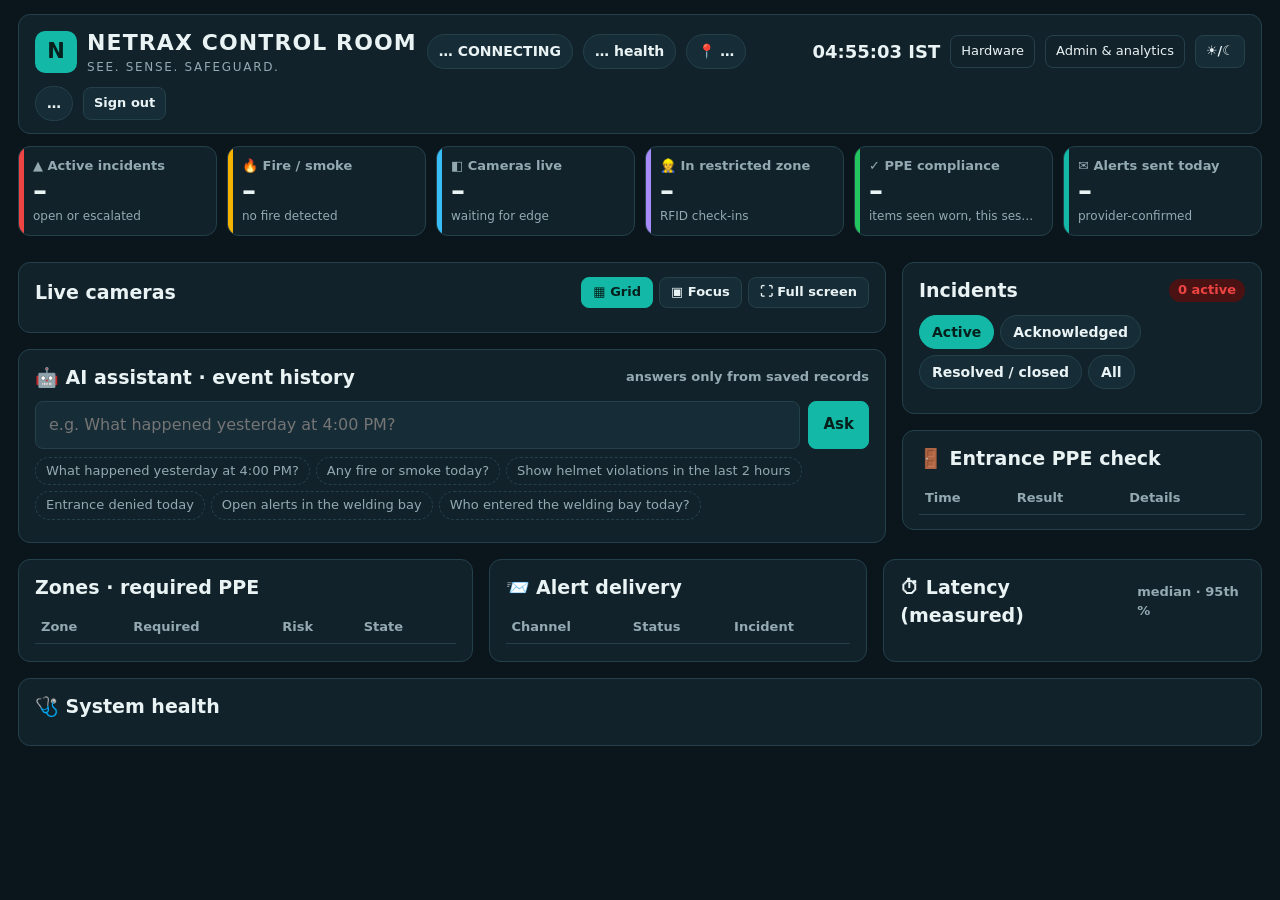
==== dashboard/index.html @ d9617cd3 "Video clip per incident: 4 s before + 4 s after, faces blurred, H.264, shown in incident details and" ====
<!DOCTYPE html>
<html lang="en">
<head>
<meta charset="utf-8">
<meta name="viewport" content="width=device-width, initial-scale=1">
<title>NETRAX Control Room</title>
<style>
:root{
  --bg:#0b161c; --panel:#11222b; --panel2:#162c37; --ink:#eaf3f4; --muted:#93aab1; --line:#24414b;
  --ok:#22c55e; --ok-bg:#0f3a24; --warn:#f5b301; --warn-bg:#3d3006; --crit:#ef4444; --crit-bg:#4a1212;
  --info:#38bdf8; --info-bg:#0c3346; --grey:#64748b; --teal:#14b8a6; --r:12px;
}
:root[data-theme="light"]{
  --bg:#eef3f4; --panel:#ffffff; --panel2:#f3f7f8; --ink:#0f1f26; --muted:#4f6a73; --line:#d4e0e3;
  --ok:#15803d; --ok-bg:#dcfce7; --warn:#a16207; --warn-bg:#fef3c7; --crit:#b91c1c; --crit-bg:#fee2e2;
  --info:#0369a1; --info-bg:#e0f2fe; --grey:#64748b;
}
*{box-sizing:border-box}
html,body{margin:0;background:var(--bg);color:var(--ink);font:16px/1.45 "Segoe UI",system-ui,-apple-system,Roboto,Arial,sans-serif}
button,input,select{font:inherit}
a{color:var(--info)}
.wrap{padding:14px 18px 28px;max-width:1920px;margin:0 auto}
/* ---------- header ---------- */
header{display:flex;align-items:center;gap:10px;flex-wrap:wrap;background:var(--panel);border:1px solid var(--line);border-radius:var(--r);padding:12px 16px}
.logo{width:42px;height:42px;border-radius:10px;background:var(--teal);color:#05201c;display:grid;place-items:center;font-weight:800;font-size:21px;flex:none}
header h1{margin:0;font-size:22px;letter-spacing:.05em}
header .tag{margin:0;color:var(--muted);font-size:12px;letter-spacing:.14em}
.hgrow{flex:1}
.chip{display:inline-flex;align-items:center;gap:7px;padding:6px 11px;border-radius:999px;font-weight:700;font-size:14px;border:1px solid var(--line);background:var(--panel2);white-space:nowrap}
.chip.ok{color:var(--ok);border-color:var(--ok)} .chip.warn{color:var(--warn);border-color:var(--warn)}
.chip.fail,.chip.crit{color:var(--crit);border-color:var(--crit)} .chip.info{color:var(--info);border-color:var(--info)}
.clock{font-variant-numeric:tabular-nums;font-size:18px;font-weight:700}
.navl{color:var(--ink);text-decoration:none;border:1px solid var(--line);padding:6px 10px;border-radius:8px;font-size:13px}
.navl:hover,.navl:focus-visible{background:var(--panel2);outline:none}
.btn{border:1px solid var(--line);background:var(--panel2);color:var(--ink);border-radius:8px;padding:8px 14px;font-weight:700;cursor:pointer;font-size:15px}
.btn:hover{filter:brightness(1.15)} .btn:disabled{opacity:.5;cursor:default}
.btn.pri{background:var(--teal);color:#05201c;border-color:var(--teal)}
.btn.red{background:var(--crit);color:#fff;border-color:var(--crit)} .btn.amber{background:var(--warn);color:#1f1600;border-color:var(--warn)}
.btn.big{font-size:18px;padding:12px 22px}
.btn:focus-visible,input:focus-visible,select:focus-visible{outline:3px solid var(--info);outline-offset:2px}
/* ---------- health strip ---------- */
.healthbar{display:none;margin-top:10px;border-radius:var(--r);padding:10px 16px;font-size:15px;border:1px solid}
.healthbar.show{display:block} .healthbar.warn{background:var(--warn-bg);border-color:var(--warn)} .healthbar.fail{background:var(--crit-bg);border-color:var(--crit)}
.healthbar b{margin-right:8px}
/* ---------- emergency (section 2) + fire (sections 8-9) ---------- */
body.emergency .wrap{box-shadow:inset 0 0 0 8px var(--crit);border-radius:6px}
body.emergency header{background:var(--crit-bg);border-color:var(--crit)}
.alertzone{display:flex;flex-direction:column;gap:12px;margin-top:12px}
.bigpanel{border-radius:var(--r);padding:16px 18px;border:3px solid;display:grid;grid-template-columns:minmax(0,1fr) auto;gap:6px 18px;align-items:start}
.bigpanel.crit{background:var(--crit-bg);border-color:var(--crit)} .bigpanel.warn{background:var(--warn-bg);border-color:var(--warn)}
.bigpanel.ack{background:var(--info-bg);border-color:var(--info);border-width:2px}
.bigpanel h2{margin:0;font-size:28px;line-height:1.15;letter-spacing:.02em}
.bigpanel .what{font-size:22px;font-weight:700}
.bigpanel .facts{display:flex;flex-wrap:wrap;gap:6px 22px;font-size:17px}
.bigpanel .facts b{font-weight:700}
.bigpanel .acts{display:flex;flex-direction:column;gap:8px;grid-row:1/span 4;grid-column:2}
.bigpanel .feed{width:min(420px,32vw);aspect-ratio:16/10;object-fit:cover;border-radius:8px;background:#000;grid-column:2;grid-row:1/span 4}
.bigpanel.withfeed{grid-template-columns:minmax(0,1fr) auto auto}
.bigpanel.withfeed .acts{grid-column:3}
.items{display:flex;flex-wrap:wrap;gap:8px}
.item{font-weight:800;font-size:18px;padding:5px 12px;border-radius:8px;background:var(--crit);color:#fff;letter-spacing:.03em}
.item.ok{background:var(--ok);color:#03210f}.item.unk{background:var(--warn);color:#1f1600}
.violations{border:3px solid var(--crit);background:var(--crit-bg);border-radius:var(--r);padding:12px 14px}
.vhead{display:flex;align-items:baseline;gap:14px;flex-wrap:wrap;margin-bottom:10px}.vhead h2{margin:0;font-size:26px}
.vgrid{display:grid;grid-template-columns:repeat(auto-fill,minmax(440px,1fr));gap:10px}
.vcard{background:var(--panel);border:2px solid var(--crit);border-radius:10px;padding:10px 12px;display:flex;flex-direction:column;gap:8px}
.vtop{display:flex;gap:10px;align-items:flex-start}.vtop>div{flex:1}
.vtop img{width:130px;aspect-ratio:16/10;object-fit:cover;border-radius:6px;cursor:zoom-in;background:#000}
.vt{font-size:19px;font-weight:900;color:var(--crit);margin-bottom:6px}
.vcard .facts{display:flex;flex-wrap:wrap;gap:4px 16px;font-size:15px}
.vcard .row{display:flex;gap:6px;flex-wrap:wrap}
.pulse{animation:pulse 1.1s infinite}
@keyframes pulse{50%{filter:brightness(1.35)}}
@media (prefers-reduced-motion:reduce){.pulse{animation:none}}
.overlay{position:fixed;inset:0;z-index:80;background:rgba(127,10,10,.96);color:#fff;display:none;flex-direction:column;padding:28px 34px;gap:16px;overflow:auto}
.overlay.show{display:flex}
.overlay h1{font-size:clamp(34px,5.2vw,78px);line-height:1.05;margin:0;letter-spacing:.02em}
.overlay .sub{font-size:clamp(20px,2.3vw,32px);font-weight:700}
.overlay .grid{display:grid;grid-template-columns:minmax(0,1.3fr) minmax(0,1fr);gap:22px;align-items:start}
.overlay img{width:100%;aspect-ratio:16/10;object-fit:cover;border-radius:12px;border:4px solid #fff;background:#000}
.overlay .facts{font-size:clamp(18px,1.6vw,24px);display:grid;gap:8px}
.overlay .facts b{display:inline-block;min-width:150px;color:#ffd1d1}
.overlay .acts{display:flex;gap:12px;flex-wrap:wrap}
.overlay .btn{font-size:20px;padding:14px 24px;background:#fff;color:#7f0a0a;border:0}
.overlay .btn.ghost{background:transparent;color:#fff;border:2px solid #fff}
/* ---------- 29 Oct: live summary band, compact strips, camera view modes ---------- */
[hidden]{display:none!important}
.kband{display:grid;grid-template-columns:repeat(6,minmax(0,1fr));gap:10px;margin-top:12px}
.kb{background:var(--panel);border:1px solid var(--line);border-radius:var(--r);padding:10px 14px;position:relative;overflow:hidden;cursor:default}
.kb::before{content:"";position:absolute;left:0;top:0;bottom:0;width:5px;background:var(--c,var(--teal))}
.kb small{display:block;color:var(--muted);font-size:13px;font-weight:700}
.kb b{display:block;font-size:28px;line-height:1.15;font-variant-numeric:tabular-nums}
.kb span{display:block;font-size:12px;color:var(--muted);white-space:nowrap;overflow:hidden;text-overflow:ellipsis}
.kb.hot{background:var(--crit-bg)} .kb.hot b{color:var(--crit)} .kb.warm{background:var(--warn-bg)} .kb.warm b{color:var(--warn)}
.kb.click{cursor:pointer}.kb.click:hover{filter:brightness(1.1)}
.strip{display:flex;align-items:center;gap:12px;flex-wrap:wrap;border-radius:var(--r);padding:10px 16px;border:2px solid var(--info);background:var(--info-bg);font-size:16px}
.strip b{font-size:17px}.strip .grow{flex:1}
.healthbar .hline{display:flex;gap:10px;align-items:center;flex-wrap:wrap}
.healthbar .hdet{margin-top:6px;display:none}.healthbar.open .hdet{display:block}
.camtools{display:flex;gap:6px;align-items:center}
.vbtn{border:1px solid var(--line);background:var(--panel2);color:var(--ink);border-radius:8px;padding:5px 11px;font-weight:700;font-size:13px;cursor:pointer}
.vbtn[aria-pressed="true"]{background:var(--teal);color:#05201c;border-color:var(--teal)}
.cams.big{grid-template-columns:repeat(3,minmax(0,1fr))}
.cams.big .cam.lead{grid-column:1/-1}
.cams.big .cam:not(.lead) .name{font-size:16px}.cams.big .cam:not(.lead) .badge{font-size:15px;padding:5px 9px}
.cams.big .cam.lead .name{font-size:24px}.cams.big .cam.lead .badge{font-size:26px;padding:10px 16px}
#camPanel:fullscreen{overflow:auto;background:var(--bg);padding:14px}
#camPanel:fullscreen .cams:not(.big){grid-template-columns:repeat(2,minmax(0,1fr))}
@media (max-width:1250px){.kband{grid-template-columns:repeat(3,minmax(0,1fr))}}
@media (max-width:700px){.kband{grid-template-columns:repeat(2,minmax(0,1fr))}.cams.big{grid-template-columns:1fr}}
/* ---------- layout ---------- */
.main{display:grid;grid-template-columns:minmax(0,3fr) minmax(360px,1fr);gap:16px;margin-top:14px;align-items:start}
.panel{background:var(--panel);border:1px solid var(--line);border-radius:var(--r);padding:14px 16px}
.panel h2{margin:0 0 10px;font-size:19px;display:flex;align-items:center;gap:10px}
.panel h2 .sp{flex:1}
.stack{display:flex;flex-direction:column;gap:16px}
/* camera wall */
.cams{display:grid;grid-template-columns:repeat(auto-fit,minmax(440px,1fr));gap:12px}
.cams.focus{grid-template-columns:1fr}
.cam{position:relative;border-radius:10px;overflow:hidden;border:3px solid var(--line);background:#000}
.cam.alert{border-color:var(--crit)} .cam.warn{border-color:var(--warn)} .cam.ok{border-color:var(--ok)} .cam.off{border-style:dashed}
.cam .screen{position:relative;aspect-ratio:16/9;display:grid;place-items:center;color:#b6c6cb;font-size:18px;text-align:center;padding:0}
.cam img{position:absolute;inset:0;width:100%;height:100%;object-fit:contain;background:#000}
.cam .top{position:absolute;left:0;right:0;top:0;display:flex;gap:8px;align-items:flex-start;padding:8px;z-index:2;
  background:linear-gradient(rgba(0,0,0,.7),rgba(0,0,0,0))}
.cam .name{font-size:19px;font-weight:800;color:#fff;text-shadow:0 1px 2px #000}
.cam .zone{font-size:14px;color:#d9e6e9}
.cam .st{margin-left:auto;font-size:14px;font-weight:700;color:#fff;background:rgba(0,0,0,.6);border-radius:6px;padding:4px 9px;white-space:nowrap}
.cam .badge{position:absolute;left:8px;bottom:8px;right:8px;z-index:2;font-size:20px;font-weight:800;padding:8px 12px;border-radius:8px;color:#fff;background:var(--crit)}
.cam .badge.ok{background:var(--ok);color:#03210f}.cam .badge.warn{background:var(--warn);color:#1f1600}
.cam .fbtn{position:absolute;right:8px;bottom:8px;z-index:3;background:rgba(0,0,0,.6);color:#fff;border:1px solid #fff5;border-radius:6px;padding:4px 10px;cursor:pointer;font-size:14px}
.risk{font-size:12px;font-weight:800;padding:2px 8px;border-radius:999px;margin-left:6px;vertical-align:2px}
.risk.high{background:var(--crit);color:#fff}.risk.medium{background:var(--warn);color:#1f1600}.risk.low{background:var(--grey);color:#fff}
/* incidents */
.tabs{display:flex;gap:6px;flex-wrap:wrap;margin-bottom:10px}
.tab{border:1px solid var(--line);background:var(--panel2);color:var(--ink);border-radius:999px;padding:6px 12px;font-weight:700;font-size:14px;cursor:pointer}
.tab[aria-pressed="true"]{background:var(--teal);color:#05201c;border-color:var(--teal)}
.list{display:flex;flex-direction:column;gap:10px;max-height:760px;overflow:auto;padding-right:2px}
.inc{border:1px solid var(--line);border-left:7px solid var(--grey);border-radius:10px;background:var(--panel2);padding:10px 12px;display:grid;grid-template-columns:minmax(0,1fr) auto;gap:4px 10px}
.inc .state{font-size:13px;font-weight:800;letter-spacing:.06em}
.inc .ttl{font-size:18px;font-weight:800;grid-column:1/-1}
.inc .meta{font-size:15px;color:var(--muted);grid-column:1/-1}
.inc .meta b{color:var(--ink);font-weight:600}
.inc .when{font-size:14px;color:var(--muted);text-align:right}
.inc .row{grid-column:1/-1;display:flex;gap:6px;flex-wrap:wrap;align-items:center;margin-top:4px}
.inc img{height:52px;border-radius:6px;margin-left:auto;cursor:zoom-in}
.s-crit{border-left-color:var(--crit)} .s-crit .state{color:var(--crit)}
.s-warn{border-left-color:var(--warn)} .s-warn .state{color:var(--warn)}
.s-ack{border-left-color:var(--info)} .s-ack .state{color:var(--info)}
.s-done{border-left-color:var(--grey);opacity:.85} .s-done .state{color:var(--muted)}
.s-ok{border-left-color:var(--ok)} .s-ok .state{color:var(--ok)}
.empty{color:var(--muted);text-align:center;padding:16px;font-size:15px}
/* small tables */
table{width:100%;border-collapse:collapse;font-size:15px}
th{text-align:left;color:var(--muted);font-weight:600;font-size:13px;padding:6px;border-bottom:1px solid var(--line)}
td{padding:8px 6px;border-bottom:1px solid var(--line);vertical-align:top}
.pill{display:inline-block;padding:2px 9px;border-radius:999px;font-size:13px;font-weight:800;white-space:nowrap}
.p-ok{background:var(--ok-bg);color:var(--ok)}.p-warn{background:var(--warn-bg);color:var(--warn)}.p-crit{background:var(--crit-bg);color:var(--crit)}
.p-info{background:var(--info-bg);color:var(--info)}.p-grey{background:var(--panel2);color:var(--muted);border:1px solid var(--line)}
.two{display:grid;grid-template-columns:1fr 1fr;gap:16px;margin-top:16px}
.three{display:grid;grid-template-columns:1.2fr 1fr 1fr;gap:16px;margin-top:16px}
/* entrance */
.gate{border-radius:10px;padding:14px;border:3px solid var(--line);display:grid;gap:6px}
.gate .res{font-size:24px;font-weight:900;letter-spacing:.03em}
.gate.approved{border-color:var(--ok);background:var(--ok-bg)}.gate.approved .res{color:var(--ok)}
.gate.denied{border-color:var(--crit);background:var(--crit-bg)}.gate.denied .res{color:var(--crit)}
.gate.manual{border-color:var(--warn);background:var(--warn-bg)}.gate.manual .res{color:var(--warn)}
.popup{position:fixed;inset:0;z-index:90;display:none;place-items:center;background:rgba(0,0,0,.55);padding:20px}
.popup.show{display:grid}
.popup .card{max-width:760px;width:100%;border-radius:16px;padding:26px 28px;border:5px solid;background:var(--panel)}
.popup .card h1{margin:0 0 6px;font-size:clamp(30px,4vw,52px);line-height:1.05}
.popup .card p{font-size:22px;margin:6px 0}
.popup .approved{border-color:var(--ok)} .popup .approved h1{color:var(--ok)}
.popup .denied{border-color:var(--crit)} .popup .denied h1{color:var(--crit)}
.popup .manual{border-color:var(--warn)} .popup .manual h1{color:var(--warn)}
/* assistant */
.ask{display:flex;gap:8px}
.ask input{flex:1;padding:11px 13px;border-radius:8px;border:1px solid var(--line);background:var(--panel2);color:var(--ink);font-size:16px}
.chips{display:flex;gap:6px;flex-wrap:wrap;margin:8px 0}
.chips button{border:1px dashed var(--line);background:transparent;color:var(--muted);border-radius:999px;padding:4px 10px;cursor:pointer;font-size:13px}
.answer{margin-top:10px;background:var(--panel2);border-radius:10px;padding:12px 14px;font-size:16px}
.answer .ans{font-size:18px;font-weight:600}
.answer ul{margin:8px 0 0;padding-left:20px}
.answer .note{color:var(--muted);font-size:13px;margin-top:6px}
.recs{display:flex;flex-direction:column;gap:6px;margin-top:10px;max-height:320px;overflow:auto}
.rec{display:flex;gap:10px;align-items:center;border:1px solid var(--line);border-radius:8px;padding:6px 8px;cursor:pointer;background:var(--panel)}
.rec img{width:72px;height:44px;object-fit:cover;border-radius:5px;background:#000}
.rec small{color:var(--muted)}
/* modal */
.modal{position:fixed;inset:0;background:rgba(0,0,0,.7);display:none;place-items:center;z-index:95;padding:18px}
.modal.show{display:grid}
.modal .box{background:var(--panel);border:1px solid var(--line);border-radius:14px;max-width:1000px;width:100%;max-height:92vh;overflow:auto;padding:18px}
.modal img{width:100%;border-radius:8px;background:#000}
.kv{display:grid;grid-template-columns:170px 1fr;gap:4px 12px;font-size:15px;margin:10px 0}
.kv div:nth-child(odd){color:var(--muted)}
.toasts{position:fixed;right:16px;bottom:16px;display:flex;flex-direction:column;gap:8px;z-index:99;max-width:420px}
.toast{background:var(--panel);border:1px solid var(--line);border-left:6px solid var(--info);padding:10px 14px;border-radius:10px;font-size:14px;box-shadow:0 8px 24px rgba(0,0,0,.35)}
.toast b{display:block;font-size:15px}
.small{font-size:13px;color:var(--muted)}
.perfgrid{display:grid;grid-template-columns:repeat(auto-fit,minmax(150px,1fr));gap:8px}
.perf{background:var(--panel2);border-radius:8px;padding:8px 10px}
.perf b{display:block;font-size:20px}
.perf small{color:var(--muted);font-size:12px}
.sr{position:absolute;width:1px;height:1px;overflow:hidden;clip:rect(0 0 0 0)}
@media (max-width:1250px){.main{grid-template-columns:1fr}.three{grid-template-columns:1fr}.two{grid-template-columns:1fr}}
@media (max-width:700px){.cams{grid-template-columns:1fr}.bigpanel,.bigpanel.withfeed{grid-template-columns:1fr}.bigpanel .acts,.bigpanel .feed{grid-column:auto;grid-row:auto;width:100%}.overlay .grid{grid-template-columns:1fr}.kv{grid-template-columns:1fr}}
</style>
</head>
<body>
<div class="wrap">
<header>
  <div class="logo" aria-hidden="true">N</div>
  <div><h1>NETRAX CONTROL ROOM</h1><p class="tag">SEE. SENSE. SAFEGUARD.</p></div>
  <span class="chip" id="sysChip" title="Overall state">… CONNECTING</span>
  <span class="chip" id="healthChip" title="System health">… health</span>
  <span class="chip" id="locChip" title="Location source">📍 …</span>
  <span class="hgrow"></span>
  <span class="clock" id="clock" aria-label="Current time">--:--:--</span>
  <a class="navl" href="/hardware">Hardware</a>
  <a class="navl" href="/admin">Admin &amp; analytics</a>
  <button class="btn" id="themeBtn" aria-label="Switch day / night" style="font-size:13px;padding:6px 10px">☀/☾</button>
  <span class="chip" id="userChip">…</span>
  <button class="btn" id="logoutBtn" style="font-size:13px;padding:6px 10px">Sign out</button>
</header>
<section class="kband" aria-label="Live summary">
  <div class="kb click" id="kbInc" style="--c:var(--crit)" data-tab="active"><small>▲ Active incidents</small><b id="kbIncN">–</b><span id="kbIncS">open or escalated</span></div>
  <div class="kb" id="kbFire" style="--c:var(--warn)"><small>🔥 Fire / smoke</small><b id="kbFireN">–</b><span id="kbFireS">no fire detected</span></div>
  <div class="kb" style="--c:var(--info)"><small>◧ Cameras live</small><b id="kbCamN">–</b><span id="kbCamS">waiting for edge</span></div>
  <div class="kb" id="kbIn" style="--c:#a78bfa"><small>👷 In restricted zone</small><b id="kbInN">–</b><span id="kbInS">RFID check-ins</span></div>
  <div class="kb" style="--c:var(--ok)"><small>✓ PPE compliance</small><b id="kbCompN">–</b><span>items seen worn, this session</span></div>
  <div class="kb" id="kbMsg" style="--c:var(--teal)"><small>✉ Alerts sent today</small><b id="kbMsgN">–</b><span id="kbMsgS">provider-confirmed</span></div>
</section>
<div class="healthbar" id="healthbar" role="status"></div>
<div class="alertzone" id="alertzone" aria-live="assertive"></div>

<div class="main">
  <div class="stack">
    <section class="panel" aria-label="Camera feeds" id="camPanel">
      <h2>Live cameras <span class="sp"></span><span class="small" id="camSummary"></span>
        <span class="camtools" role="group" aria-label="Camera view"><button class="vbtn" data-view="grid" aria-pressed="true">▦ Grid</button><button class="vbtn" data-view="big" aria-pressed="false">▣ Focus</button><button class="vbtn" id="fsBtn">⛶ Full screen</button></span>
        <button class="btn" id="unfocus" hidden>Show all cameras</button></h2>
      <div class="cams" id="cams"></div>
    </section>
    <section class="panel" aria-label="AI assistant">
      <h2>🤖 AI assistant · event history <span class="sp"></span><span class="small">answers only from saved records</span></h2>
      <form class="ask" id="askForm"><label class="sr" for="askQ">Question</label>
        <input id="askQ" placeholder="e.g. What happened yesterday at 4:00 PM?" autocomplete="off" maxlength="300">
        <button class="btn pri" type="submit">Ask</button></form>
      <div class="chips" id="askChips"></div>
      <div id="askOut"></div>
    </section>
  </div>

  <div class="stack">
    <section class="panel" aria-label="Incidents">
      <h2>Incidents <span class="sp"></span><span class="pill p-crit" id="nActive">0 active</span></h2>
      <div class="tabs" role="group" aria-label="Incident filter">
        <button class="tab" data-f="active" aria-pressed="true">Active</button>
        <button class="tab" data-f="ack" aria-pressed="false">Acknowledged</button>
        <button class="tab" data-f="done" aria-pressed="false">Resolved / closed</button>
        <button class="tab" data-f="all" aria-pressed="false">All</button>
      </div>
      <div class="list" id="incidents"></div>
    </section>
    <section class="panel" aria-label="Entrance PPE check">
      <h2>🚪 Entrance PPE check <span class="sp"></span><span class="small" id="gateCtl"></span></h2>
      <div id="gateLast"></div>
      <table style="margin-top:8px"><thead><tr><th>Time</th><th>Result</th><th>Details</th></tr></thead><tbody id="gateList"></tbody></table>
    </section>
  </div>
</div>

<div class="three">
  <section class="panel" aria-label="Zones"><h2>Zones · required PPE</h2>
    <table><thead><tr><th>Zone</th><th>Required</th><th>Risk</th><th>State</th></tr></thead><tbody id="zones"></tbody></table></section>
  <section class="panel" aria-label="Alert delivery"><h2>📨 Alert delivery <span class="sp"></span><span class="small" id="chanState"></span></h2>
    <table><thead><tr><th>Channel</th><th>Status</th><th>Incident</th></tr></thead><tbody id="notifs"></tbody></table></section>
  <section class="panel" aria-label="Performance"><h2>⏱ Latency (measured) <span class="sp"></span><span class="small">median · 95th %</span></h2>
    <div class="perfgrid" id="perf"></div>
    <div class="small" style="margin-top:8px" id="perfNote"></div></section>
</div>
<section class="panel" style="margin-top:16px" aria-label="System health"><h2>🩺 System health</h2>
  <table><tbody id="health"></tbody></table></section>
</div>

<!-- Level 3 full-screen evacuation overlay (section 9) -->
<div class="overlay" id="evac" role="alertdialog" aria-labelledby="evacTitle">
  <h1 id="evacTitle">VERY CRITICAL — MAJOR FIRE DETECTED</h1>
  <div class="sub" id="evacSub">EVACUATE THE AFFECTED AREA IMMEDIATELY.</div>
  <div class="grid"><img id="evacImg" alt="Affected camera live view"><div class="facts" id="evacFacts"></div></div>
  <div class="acts" id="evacActs"></div>
</div>
<!-- entrance decision popup (section 4) -->
<div class="popup" id="gatePop" role="alertdialog" aria-labelledby="gpTitle"><div class="card" id="gpCard"></div></div>
<!-- incident details -->
<div class="modal" id="modal" role="dialog" aria-labelledby="mTitle"><div class="box" id="mBox"></div></div>
<div class="toasts" id="toasts" aria-live="polite"></div>

<script>
const $ = id => document.getElementById(id);
const esc = s => String(s ?? "").replace(/[&<>"']/g, c => ({"&":"&amp;","<":"&lt;",">":"&gt;",'"':"&quot;","'":"&#39;"}[c]));
const TZ = "Asia/Kolkata";
const fmtT = (t, date=true) => t ? new Date(t*1000).toLocaleString("en-IN", Object.assign({timeZone:TZ, hour:"2-digit", minute:"2-digit", second:"2-digit", hour12:false}, date ? {day:"2-digit", month:"short"} : {})) + " IST" : "–";
const ago = t => { const s = Math.max(0, Date.now()/1000 - t); return s < 60 ? `${Math.floor(s)} s ago` : s < 3600 ? `${Math.floor(s/60)} min ago` : `${Math.floor(s/3600)} h ${Math.floor(s%3600/60)} min ago`; };
const ITEM = {helmet:"HELMET", vest:"SAFETY VEST", gloves:"GLOVES", boots:"SAFETY SHOES", goggles:"GOGGLES", mask:"MASK"};
const iname = i => ITEM[i] || String(i).toUpperCase();
let ME = {role:"viewer"}, EVENTS = new Map(), CAMS = {cameras:[]}, ZONES = [], NOTIFS = new Map(), ENTR = [], HEALTH = null, LOC = null;
let FILTER = "active", FOCUS = null, CLOCK_OFF = 0, EVAC_MIN = new Set(), SEEN = new Set(), audio = null;
const PERF = {preview_age_ms: [], dashboard_event_ms: []};
const canAct = () => ME.role === "supervisor" || ME.role === "admin";

async function api(path, opt){
  const r = await fetch(path, opt);
  if (r.status === 401){ location.href = "/login?next=/"; throw new Error("login"); }
  if (!r.ok){ let d = ""; try { d = (await r.json()).detail; } catch {} throw new Error(d || r.status); }
  return r.status === 204 ? null : r.json();
}
const post = (p, b) => api(p, {method:"POST", headers:{"Content-Type":"application/json"}, body: JSON.stringify(b || {})});

/* ---------- state helpers: one visual language (text + icon + colour) ---------- */
const ACTIVE = new Set(["open","escalated","verifying"]), DONE = new Set(["resolved","closed","dismissed","suppressed"]);
function sev(e){
  if (DONE.has(e.status)) return {cls:"s-done", label:e.status === "suppressed" ? "◌ NOT ALARMED (STATION CLEAR)" : `✓ ${e.status.toUpperCase()}`};
  if (e.status === "acknowledged") return {cls:"s-ack", label:"◐ ACKNOWLEDGED — awaiting resolution"};
  if (e.status === "verifying") return {cls:"s-warn", label:"⚠ VERIFYING WITH SAFETY STATION"};
  if (e.type === "fire" || e.type === "smoke"){
    const l = e.fire_level || 2;
    return l >= 3 ? {cls:"s-crit", label:"⛔ EMERGENCY · LEVEL 3 · EVACUATE"} : l == 2 ? {cls:"s-crit", label:"▲ CRITICAL · LEVEL 2"} : {cls:"s-warn", label:"⚠ WARNING · LEVEL 1"};
  }
  if (e.type === "entrance_check"){ const r = (e.details||{}).result; return r === "denied" ? {cls:"s-crit", label:"✖ ENTRY DENIED"} : r === "manual" ? {cls:"s-warn", label:"⚠ MANUAL CHECK NEEDED"} : {cls:"s-ok", label:"✓ ENTRY APPROVED"}; }
  if (e.severity === "Critical") return {cls:"s-crit", label:"▲ CRITICAL"};
  if (e.severity === "High") return {cls:"s-crit", label:"▲ HIGH"};
  if (e.severity === "Medium") return {cls:"s-warn", label:"⚠ MEDIUM"};
  return {cls:"s-warn", label:"● LOW"};
}
function title(e){
  if (e.type === "ppe_missing") return "Missing PPE: " + (e.items_missing||[]).map(iname).join(", ");
  if (e.type === "unauthorized_entry") return "Unauthorised entry — restricted zone";
  if (e.type === "fire") return "FIRE DETECTED";
  if (e.type === "smoke") return "SMOKE DETECTED";
  if (e.type === "entrance_check"){ const d = e.details||{}; return d.message || "Entrance check"; }
  return String(e.type || "event").replace(/_/g," ").toUpperCase();
}
const camName = id => ((CAMS.cameras||[]).find(c => c.camera_id === id) || {}).name || id || "safety station";
function who(e){ if (!e.worker_id) return e.type === "ppe_missing" ? `person #${e.track_id ?? "?"} (not identified)` : ""; if (e.worker_id === "W-***") return "registered worker (name hidden)"; return `${e.worker_name || ""} (${e.worker_id})`.trim(); }
function locText(e){ const l = e.location; if (!l || !l.valid) return `Location unavailable · ${esc((l && l.zone_label) || e.zone_name || e.zone_id || "")}`;
  return `${l.lat.toFixed(5)}, ${l.lon.toFixed(5)} (${esc(l.source_label)})${l.map_url ? ` · <a href="${l.map_url}" target="_blank" rel="noopener">map</a>` : ""}`; }
function isEmergencyPPE(e){ return (e.type === "ppe_missing" || e.type === "unauthorized_entry") && (e.status === "open" || e.status === "escalated") && (EMERG.includes(e.severity)); }
const EMERG = ["Critical","High"];
const fireActive = e => (e.type === "fire" || e.type === "smoke") && !DONE.has(e.status);

/* ---------- header ---------- */
setInterval(() => { $("clock").textContent = new Date().toLocaleTimeString("en-IN", {timeZone:TZ, hour12:false}) + " IST"; }, 500);
$("themeBtn").onclick = () => { const r = document.documentElement; r.dataset.theme = r.dataset.theme === "light" ? "dark" : "light"; try { localStorage.setItem("netrax-cr-theme", r.dataset.theme); } catch {} };
try { const t = localStorage.getItem("netrax-cr-theme"); if (t) document.documentElement.dataset.theme = t; } catch {}
$("logoutBtn").onclick = async () => { await post("/api/logout").catch(()=>{}); location.href = "/login"; };

function renderSystem(){
  const evs = [...EVENTS.values()];
  const fires = evs.filter(e => fireActive(e) && e.status !== "verifying");
  const lvl = Math.max(0, ...fires.map(e => e.fire_level || 2));
  const ppe = evs.filter(isEmergencyPPE);
  const chip = $("sysChip");
  if (lvl >= 3){ chip.className = "chip crit pulse"; chip.textContent = "⛔ EMERGENCY · EVACUATE"; }
  else if (lvl == 2 || ppe.length){ chip.className = "chip crit"; chip.textContent = `▲ CRITICAL · ${fires.length + ppe.length} active`; }
  else if (lvl == 1 || evs.some(e => ACTIVE.has(e.status))){ chip.className = "chip warn"; chip.textContent = "⚠ WARNING"; }
  else { chip.className = "chip ok"; chip.textContent = "✓ NORMAL"; }
  document.body.classList.toggle("emergency", lvl >= 2 || ppe.length > 0);
}

/* ---------- alert zone: fire panels (L1/L2), L3 overlay, PPE emergency panel (section 2) ---------- */
function sensorsHtml(e){
  let s = e.sensors; if (typeof s === "string") try { s = JSON.parse(s); } catch { s = null; }
  const ver = {confirmed:"✓ Safety station CONFIRMS the camera", hardware_only:"Sensor alarm (no camera)", hardware_clear:"Station CLEAR — camera only",
    pending:"Checking with the safety station…", hardware_offline:"Station OFFLINE — camera only, not cross-checked", no_station:"No safety station in this zone — camera only, not cross-checked"}[e.verification] || "camera detection";
  if (!s || !s.data) return `<span><b>Sensors:</b> ${esc(ver)}</span>`;
  const d = s.data, v = (k, dp=0, u="") => d[k] == null ? "—" : Number(d[k]).toFixed(dp) + u;
  return `<span><b>Sensors:</b> ${esc(ver)} · temp ${v("temperature_c",1," °C")} · flame ${d.flame_detected == null ? "—" : d.flame_detected ? "YES" : "no"} · MQ-2 ${v("mq2_adc")} · PM2.5 ${v("pm2_5_ugm3",0," µg/m³")}</span>`;
}
function actButtons(e, big){
  if (!canAct()) return `<span class="small">View only (${esc(ME.role)})</span>`;
  const b = big ? " big" : "";
  let h = "";
  if (e.status === "open" || e.status === "escalated" || e.status === "verifying") h += `<button class="btn red${b}" data-a="ack" data-id="${e.event_id}">Acknowledge</button>`;
  if (!DONE.has(e.status)) h += `<button class="btn${b}" data-a="resolve" data-id="${e.event_id}">Resolve</button>`;
  if (e.status === "open") h += `<button class="btn${b}" data-a="escalate" data-id="${e.event_id}">Escalate</button>`;
  if (!DONE.has(e.status) && e.type !== "fire") h += `<button class="btn${b}" data-a="dismiss" data-id="${e.event_id}">False alarm</button>`;
  return h + `<button class="btn${b}" data-a="view" data-id="${e.event_id}">Details</button>`;
}
const FIRE_MSG = {1:["WARNING — Small {w} detected.","Immediate inspection required."],
  2:["CRITICAL ALERT — {W} detected.","Immediate emergency response required."],
  3:["VERY CRITICAL — MAJOR {WW} DETECTED.","EVACUATE THE AFFECTED AREA IMMEDIATELY."]};
function fireText(e){ const l = e.fire_level || 2, w = e.type === "smoke" ? "smoke" : "fire";
  return FIRE_MSG[l].map(t => t.replace("{w}", w).replace("{W}", w[0].toUpperCase()+w.slice(1)).replace("{WW}", w.toUpperCase())); }
function renderAlertZone(){
  const evs = [...EVENTS.values()];
  const fires = evs.filter(fireActive).sort((a,b) => (b.fire_level||0) - (a.fire_level||0) || b.started_at - a.started_at);
  const ppe = evs.filter(isEmergencyPPE).sort((a,b) => b.started_at - a.started_at);
  const acked = evs.filter(e => e.status === "acknowledged" && (e.type === "ppe_missing" || e.type === "unauthorized_entry") && EMERG.includes(e.severity));
  let h = "";
  for (const e of fires){
    if (e.status === "verifying"){ h += `<div class="bigpanel warn"><div><h2>⚠ ${e.type === "fire" ? "POSSIBLE FIRE" : "POSSIBLE SMOKE"} — VERIFYING</h2>
      <div class="facts"><span><b>Camera:</b> ${esc(e.camera_id)} · ${esc(camName(e.camera_id))}</span><span><b>Zone:</b> ${esc(e.zone_name)}</span><span><b>Time:</b> ${fmtT(e.started_at)}</span></div>
      <div class="facts">${sensorsHtml(e)}</div><div class="small">Not a confirmed fact yet: the camera saw something fire-like; the safety station is being checked.</div></div>
      <div class="acts">${actButtons(e)}</div></div>`; continue; }
    const l = e.fire_level || 2, [t1, t2] = fireText(e), acked = e.status === "acknowledged";
    const cls = acked ? "ack" : l >= 2 ? "crit" : "warn";
    const icon = l >= 3 ? "⛔" : l == 2 ? "▲" : "⚠";
    h += `<div class="bigpanel ${cls} withfeed ${!acked && l >= 2 ? "pulse" : ""}"><div>
      <h2>${icon} ${esc(t1)}</h2><div class="what">${esc(t2)}</div>
      <div class="facts"><span><b>Status:</b> ${acked ? "ACKNOWLEDGED — still active until resolved" : "ACTIVE"}</span><span><b>Level:</b> ${l} of 3</span>
        <span><b>Zone:</b> ${esc(e.zone_name || e.zone_id)}</span><span><b>Camera:</b> ${esc(e.camera_id || "safety station")}</span><span><b>Time:</b> ${fmtT(e.started_at)}</span></div>
      <div class="facts"><span><b>Location:</b> ${locText(e)}</span></div>
      <div class="facts">${sensorsHtml(e)}</div>
      <div class="small">Why level ${l}: ${esc((e.fire_reasons||[]).join("; ") || "—")}. Level is a risk grade from evidence, not a measured fire size.</div></div>
      ${e.camera_id ? `<img class="feed" data-live="${e.camera_id}" alt="Live view ${esc(e.camera_id)}">` : `<div></div>`}
      <div class="acts">${actButtons(e, true)}${l >= 3 ? `<button class="btn amber big" data-a="evac" data-id="${e.event_id}">Full screen</button>` : ""}</div></div>`;
  }
  if (ppe.length){
    h += `<div class="violations"><div class="vhead"><h2>▲ SAFETY VIOLATION — ${ppe.length} ACTIVE ${ppe.length > 1 ? "INCIDENTS" : "INCIDENT"}</h2>
      <span class="small">Each incident is tracked separately and stays here until acknowledged, then on the list until resolved.</span></div><div class="vgrid">`;
    for (const e of ppe){
      h += `<div class="vcard"><div class="vtop"><div>
        <div class="vt">${e.type === "unauthorized_entry" ? "⛔ NOT AUTHORISED — RESTRICTED ZONE" : "▲ REQUIRED PPE MISSING"}</div>
        <div class="items">${e.type === "ppe_missing" ? (e.items_missing||[]).map(i => `<span class="item">✖ NO ${iname(i)}</span>`).join("") : `<span class="item">✖ ${esc(e.worker_name || e.worker_id || "person")}</span>`}</div></div>
        ${e.snapshot ? `<img src="${e.snapshot}?v=${e.updated_at}" alt="Snapshot" data-a="view" data-id="${e.event_id}">` : ""}</div>
        <div class="facts"><span><b>Zone:</b> ${esc(e.zone_name || e.zone_id)}</span><span><b>Camera:</b> ${esc(e.camera_id)}</span>
          <span><b>Time:</b> ${fmtT(e.started_at, false)} (${ago(e.started_at)})</span>${who(e) ? `<span><b>Worker:</b> ${esc(who(e))}</span>` : ""}<span><b>Severity:</b> ${esc(e.severity)}</span></div>
        <div class="row">${actButtons(e)}</div></div>`;
    }
    h += `</div></div>`;
  }
  if (acked.length) h += `<div class="strip" role="status"><b>◐ ${acked.length} acknowledged violation${acked.length>1?"s":""} — awaiting resolution</b>
    <span class="small">newest: ${esc(title(acked.sort((a,b) => b.started_at - a.started_at)[0]))} · ${esc(acked[0].zone_name || "")} · ${fmtT(acked[0].started_at, false)}</span>
    <span class="grow"></span><button class="btn" data-tab="ack">Show list</button></div>`;
  const az = $("alertzone"); const sig = h; if (az.dataset.sig !== sig){ az.innerHTML = h; az.dataset.sig = sig; }
  // Level 3 overlay
  const l3 = fires.find(e => (e.fire_level||0) >= 3 && e.status !== "acknowledged" && e.status !== "verifying" && !EVAC_MIN.has(e.event_id));
  if (l3){
    const [t1, t2] = fireText(l3);
    $("evacTitle").textContent = "⛔ " + t1; $("evacSub").textContent = t2;
    $("evacImg").dataset.live = l3.camera_id || "";
    $("evacFacts").innerHTML = `<div><b>Zone</b> ${esc(l3.zone_name || l3.zone_id)}</div><div><b>Camera</b> ${esc(l3.camera_id || "safety station")} · ${esc(camName(l3.camera_id))}</div>
      <div><b>Detected</b> ${fmtT(l3.started_at)}</div><div><b>Location</b> ${locText(l3)}</div><div><b>Status</b> ACTIVE · Level 3 of 3</div>
      <div>${sensorsHtml(l3)}</div><div><b>Action</b> Evacuate now. Call the fire brigade (101). Follow the site evacuation plan.</div>`;
    $("evacActs").innerHTML = (canAct() ? `<button class="btn" data-a="ack" data-id="${l3.event_id}">Acknowledge</button><button class="btn ghost" data-a="resolve" data-id="${l3.event_id}">Fire out — resolve</button>` : "")
      + `<button class="btn ghost" data-a="evacmin" data-id="${l3.event_id}">Minimise (stays on top bar)</button>`;
    if (!$("evac").classList.contains("show")){ $("evac").classList.add("show"); alarmTone(); }
  } else $("evac").classList.remove("show");
  renderSystem();
}

/* ---------- cameras ---------- */
let VIEW = new URLSearchParams(location.search).get("view") || (() => { try { return localStorage.getItem("netrax-cam-view") || "grid"; } catch { return "grid"; } })(), LEAD = null;
function leadCam(cams){
  // Focus view: the camera with an active alarm leads (fire first), else the one picked, else the first live one
  const live = c => c.status === "ONLINE" || c.status === "DEGRADED";
  const alarm = cams.filter(c => c.badge && !/APPROVED/.test(c.badge)).sort((a,b) => (/FIRE|SMOKE/i.test(b.badge) - /FIRE|SMOKE/i.test(a.badge)));
  return (alarm[0] || cams.find(c => c.camera_id === LEAD) || cams.find(live) || cams[0] || {}).camera_id;
}
function renderCams(){
  const cams0 = (CAMS.cameras || []);
  const lead = VIEW === "big" && !FOCUS ? leadCam(cams0) : null;
  const cams = lead ? [cams0.find(c => c.camera_id === lead)].concat(cams0.filter(c => c.camera_id !== lead)) : cams0;
  const shown = FOCUS ? cams.filter(c => c.camera_id === FOCUS) : cams;
  $("unfocus").hidden = !FOCUS;
  $("cams").classList.toggle("focus", !!FOCUS);
  $("cams").classList.toggle("big", !!lead);
  document.querySelectorAll(".vbtn[data-view]").forEach(b => b.setAttribute("aria-pressed", b.dataset.view === VIEW));
  const on = cams.filter(c => c.status === "ONLINE" || c.status === "DEGRADED").length;
  $("camSummary").textContent = `${on} of ${cams.filter(c => c.status !== "OFF").length} cameras live` + (CAMS.edge_online ? "" : " · EDGE OFFLINE");
  const sig = JSON.stringify([FOCUS, lead, shown.map(c => [c.camera_id, c.status === "ONLINE" || c.status === "DEGRADED"])]);
  if ($("cams").dataset.sig !== sig){
    $("cams").innerHTML = shown.map(c => {
      const live = c.status === "ONLINE" || c.status === "DEGRADED";
      return `<div class="cam${c.camera_id === lead ? " lead" : ""}" id="cam_${c.camera_id}" ${lead && c.camera_id !== lead ? `data-lead="${c.camera_id}" title="Click to make this the large camera" style="cursor:pointer"` : ""}><div class="screen">
        <div class="top"><div><div class="name">${esc(c.name)}${c.role === "entrance" ? " · PPE GATE" : ""}<span class="risk ${c.risk}">${esc(String(c.risk||"").toUpperCase())} RISK</span></div>
          <div class="zone">${esc(c.camera_id)} · ${esc(c.zone_name)}</div></div><span class="st" id="st_${c.camera_id}"></span></div>
        ${live ? `<img data-live="${c.camera_id}" alt="Live view ${esc(c.name)}">` : `<span id="off_${c.camera_id}"></span>`}
        <span class="badge" id="bd_${c.camera_id}" hidden></span>
        <button class="fbtn" data-focus="${c.camera_id}">${FOCUS ? "Exit full view" : "Enlarge"}</button></div></div>`; }).join("") || `<div class="empty">No cameras configured.</div>`;
    $("cams").dataset.sig = sig;
  }
  for (const c of shown){
    const st = $("st_" + c.camera_id), bd = $("bd_" + c.camera_id), box = $("cam_" + c.camera_id), off = $("off_" + c.camera_id);
    if (!st) continue;
    const icon = {ONLINE:"●", DEGRADED:"◐", OFFLINE:"✖", OFF:"○", STANDBY:"○"}[c.status] || "?";
    const age = FRAME_AGE[c.camera_id];
    st.textContent = `${icon} ${c.status}${c.status === "ONLINE" || c.status === "DEGRADED" ? ` · ${c.fps} fps${age != null ? ` · ${age} ms` : ""}` : ""}`;
    if (off) off.textContent = c.detail || "No signal";
    const b = c.badge || "";
    bd.hidden = !b; bd.textContent = b ? (/APPROVED/.test(b) ? "✓ " : /MANUAL|verifying/i.test(b) ? "⚠ " : "▲ ") + b : "";
    bd.className = "badge" + (/APPROVED/.test(b) ? " ok" : /MANUAL|verifying/i.test(b) ? " warn" : "");
    box.className = "cam " + (c.camera_id === lead ? "lead " : "") + (c.status === "OFFLINE" ? "off" : c.status === "OFF" || c.status === "STANDBY" ? "off" : b ? (/APPROVED/.test(b) ? "ok" : /MANUAL|verifying/i.test(b) ? "warn" : "alert") : "ok");
  }
}
document.addEventListener("click", ev => { const f = ev.target.closest("[data-focus]"); if (!f) return; FOCUS = FOCUS ? null : f.dataset.focus; renderCams(); });
$("unfocus").onclick = () => { FOCUS = null; renderCams(); };
document.querySelectorAll(".vbtn[data-view]").forEach(b => b.onclick = () => { VIEW = b.dataset.view; FOCUS = null;
  try { localStorage.setItem("netrax-cam-view", VIEW); } catch {} renderCams(); });
document.addEventListener("click", ev => { const l = ev.target.closest("[data-lead]"); if (!l || ev.target.closest("[data-focus]")) return; LEAD = l.dataset.lead; renderCams(); });
$("fsBtn").onclick = () => { const p = $("camPanel"); if (document.fullscreenElement) document.exitFullscreen(); else if (p.requestFullscreen) p.requestFullscreen().catch(() => {}); };
document.addEventListener("fullscreenchange", () => { $("fsBtn").textContent = document.fullscreenElement ? "✕ Exit full screen" : "⛶ Full screen"; });
/* Show list / KPI click -> incidents tab */
document.addEventListener("click", ev => { const t = ev.target.closest("[data-tab]"); if (!t) return;
  const tab = document.querySelector(`.tab[data-f="${t.dataset.tab}"]`); if (tab){ tab.click(); $("incidents").scrollIntoView({behavior:"smooth", block:"start"}); } });

/* ---------- live summary band (29 Oct) ---------- */
let PRESENT = [], ANALYTICS = null;
function setKb(id, v){ const el = $(id); const s = String(v); if (el.textContent !== s) el.textContent = s; }
function renderBand(){
  const evs = [...EVENTS.values()];
  const act = evs.filter(e => ACTIVE.has(e.status) && e.type !== "test" && !(e.type === "entrance_check"));
  setKb("kbIncN", act.length); $("kbInc").classList.toggle("hot", act.length > 0);
  $("kbIncS").textContent = act.length ? act.slice(0, 2).map(title).join(" · ") : "all clear";
  const fires = evs.filter(e => fireActive(e) && e.status !== "verifying"), lvl = Math.max(0, ...fires.map(e => e.fire_level || 2));
  setKb("kbFireN", fires.length ? `LEVEL ${lvl}` : "CLEAR");
  $("kbFire").classList.toggle("hot", lvl >= 2); $("kbFire").classList.toggle("warm", lvl === 1);
  $("kbFireS").textContent = fires.length ? fires.map(e => `${e.type} · ${e.zone_name || e.zone_id}`).join(" · ") : (evs.some(e => e.status === "verifying") ? "checking a possible fire…" : "no fire or smoke");
  const cams = CAMS.cameras || [], on = cams.filter(c => c.status === "ONLINE" || c.status === "DEGRADED");
  setKb("kbCamN", `${on.length} / ${cams.filter(c => c.status !== "OFF").length}`);
  $("kbCamS").textContent = CAMS.edge_online ? (on.length ? on.map(c => `${c.camera_id} ${c.fps} fps`).join(" · ") : "no camera picture") : "edge computer offline";
  setKb("kbInN", PRESENT.length);
  const bad = PRESENT.filter(p => p.access === "DENIED");
  $("kbIn").classList.toggle("hot", bad.length > 0);
  $("kbInS").textContent = PRESENT.length ? PRESENT.map(p => p.name + (p.access === "DENIED" ? " ⚠" : "")).join(", ") : "nobody checked in";
  setKb("kbCompN", ANALYTICS && ANALYTICS.compliance_rate != null ? ANALYTICS.compliance_rate + "%" : "–");
  const day0 = new Date(new Date().toLocaleString("en-US", {timeZone:TZ})).setHours(0,0,0,0) / 1000;
  const today = [...NOTIFS.values()].filter(n => (n.queued_at || n.at) >= day0 && n.event_id && !String(n.event_id).startsWith("test_"));
  const ok = today.filter(n => n.status === "delivered" || n.status === "sent").length, failed = today.filter(n => n.status === "failed").length;
  setKb("kbMsgN", ok); $("kbMsg").classList.toggle("warm", failed > 0);
  $("kbMsgS").textContent = failed ? `${failed} failed today — see Alert delivery` : "Telegram + e-mail, provider-confirmed";
}

/* live pictures: one loop per camera, newest frame only; measures picture age with the server clock */
const FRAME_AGE = {}, LOOPS = new Set();
function startFrameLoop(cam){
  if (LOOPS.has(cam)) return; LOOPS.add(cam);
  (async function loop(){
    let url = null;
    while (true){
      const imgs = document.querySelectorAll(`img[data-live="${cam}"]`);
      const want = imgs.length && !document.hidden;
      if (!want){ await new Promise(r => setTimeout(r, 400)); continue; }
      const t0 = performance.now();
      try {
        const r = await fetch(`/api/frame/${cam}?t=${Date.now()}`, {cache:"no-store"});
        if (r.status === 200){
          const cap = parseFloat(r.headers.get("X-Captured-At")), srv = parseFloat(r.headers.get("X-Server-Time"));
          const blob = await r.blob(); const rtt = performance.now() - t0;
          const nu = URL.createObjectURL(blob);
          document.querySelectorAll(`img[data-live="${cam}"]`).forEach(i => i.src = nu);
          if (url) URL.revokeObjectURL(url); url = nu;
          if (cap && srv){ const age = Math.round((srv - cap) * 1000 + rtt / 2); FRAME_AGE[cam] = age; PERF.preview_age_ms.push(age);
            CLOCK_OFF = srv - (Date.now() - rtt / 2) / 1000; }
        }
      } catch {}
      const spent = performance.now() - t0;
      await new Promise(r => setTimeout(r, Math.max(15, 80 - spent)));
    }
  })();
}
setInterval(() => (CAMS.cameras||[]).forEach(c => startFrameLoop(c.camera_id)), 1000);

/* ---------- incidents ---------- */
function inFilter(e){
  if (e.type === "entrance_check" && e.status === "closed" && FILTER !== "all" && FILTER !== "done") return false;
  if (FILTER === "active") return ACTIVE.has(e.status);
  if (FILTER === "ack") return e.status === "acknowledged";
  if (FILTER === "done") return DONE.has(e.status);
  return true;
}
const PRIO = e => (fireActive(e) ? -10 - (e.fire_level||0) : 0) + ({Critical:0, High:1, Medium:2, Low:3}[e.severity] ?? 4);
function renderIncidents(){
  const list = [...EVENTS.values()].filter(e => e.type !== "test").filter(inFilter)
    .sort((a,b) => (ACTIVE.has(b.status) - ACTIVE.has(a.status)) || PRIO(a) - PRIO(b) || b.started_at - a.started_at).slice(0, 80);
  $("nActive").textContent = `${[...EVENTS.values()].filter(e => ACTIVE.has(e.status)).length} active`;
  $("incidents").innerHTML = list.length ? list.map(e => { const s = sev(e);
    const ackd = (e.actions||[]).filter(a => a.action === "ack").pop(), res = (e.actions||[]).filter(a => ["resolve","dismiss","auto_resolve"].includes(a.action)).pop();
    return `<div class="inc ${s.cls}"><div class="state">${s.label}</div><div class="when" title="${fmtT(e.started_at)}">${fmtT(e.started_at, false)}<br>${ago(e.started_at)}</div>
      <div class="ttl">${esc(title(e))}${e.type === "fire" || e.type === "smoke" ? ` · L${e.fire_level || "?"}` : ""}</div>
      <div class="meta"><b>${esc(e.zone_name || e.zone_id || "")}</b> · ${esc(e.camera_id || "safety station")}${who(e) ? " · " + esc(who(e)) : ""} · ${esc(e.severity || "")}</div>
      ${ackd ? `<div class="meta">Acknowledged by <b>${esc(ackd.by_user)}</b> at ${fmtT(ackd.at, false)}</div>` : ""}
      ${res && DONE.has(e.status) ? `<div class="meta">${esc(res.action.replace("_"," "))} by <b>${esc(res.by_user)}</b> at ${fmtT(res.at, false)}${res.note ? " — " + esc(res.note) : ""}</div>` : ""}
      <div class="row">${actButtons(e)}${e.snapshot ? `<img src="${e.snapshot}?v=${e.updated_at}" alt="Snapshot" data-a="view" data-id="${e.event_id}" loading="lazy">` : ""}</div></div>`; }).join("")
    : `<div class="empty">${FILTER === "active" ? "✓ No active incidents." : "Nothing in this list."}</div>`;
}
document.querySelectorAll(".tab").forEach(t => t.onclick = () => { FILTER = t.dataset.f; document.querySelectorAll(".tab").forEach(x => x.setAttribute("aria-pressed", x === t)); renderIncidents(); });

document.addEventListener("click", async ev => {
  const el = ev.target.closest("[data-a]"); if (!el) return;
  const a = el.dataset.a, id = el.dataset.id;
  if (a === "view") return openEvent(id);
  if (a === "evac"){ EVAC_MIN.delete(id); return renderAlertZone(); }
  if (a === "evacmin"){ EVAC_MIN.add(id); return renderAlertZone(); }
  if (a === "gate"){ el.disabled = true; try { await post(`/api/entrance/${id}/decide`, {decision: el.dataset.d, note: "manual check at the entrance"}); closeGate(); } catch(x){ toast("Not saved", x.message, "crit"); el.disabled = false; } return; }
  el.disabled = true;
  try { upsert(await post(`/api/events/${id}/${a}`, {})); toast(`${a === "ack" ? "Acknowledged" : a[0].toUpperCase() + a.slice(1) + "d"}`, id); }
  catch (x){ toast("Action failed", x.message, "crit"); el.disabled = false; }
});

/* ---------- details ---------- */
async function openEvent(id){
  let e; try { e = await api(`/api/events/${encodeURIComponent(id)}`); } catch(x){ toast("Not found", id, "crit"); return; }
  const s = sev(e), d = e.details || {};
  const notif = (e.notifications||[]).map(n => `<tr><td>${esc(n.channel)}</td><td>${statusPill(n.status)}</td><td>${esc(n.recipient || "")}</td><td>${n.attempts || 0}</td><td>${n.latency_ms != null ? (n.latency_ms/1000).toFixed(1) + " s" : "–"}</td><td class="small">${esc(n.provider_status || n.error || "")}</td></tr>`).join("");
  $("mBox").innerHTML = `<div style="display:flex;align-items:center;gap:10px"><h2 id="mTitle" style="margin:0;font-size:22px">${esc(title(e))}</h2><span class="pill ${s.cls === "s-crit" ? "p-crit" : s.cls === "s-warn" ? "p-warn" : s.cls === "s-ack" ? "p-info" : s.cls === "s-ok" ? "p-ok" : "p-grey"}">${esc(s.label)}</span>
    <span style="flex:1"></span><button class="btn" id="mClose">Close</button></div>
    <div style="display:grid;grid-template-columns:repeat(auto-fit,minmax(300px,1fr));gap:10px;margin-top:10px;align-items:start">
    ${e.clip ? `<figure style="margin:0"><video src="${e.clip}" controls autoplay muted loop playsinline preload="metadata" aria-label="Incident video clip (faces blurred)" style="width:100%;border-radius:10px;background:#000;display:block"></video><figcaption class="small">▶ Video clip: ~4 s before and ~4 s after the alert (faces blurred)</figcaption></figure>` : e.camera_id && e.snapshot && Date.now()/1000 - e.started_at < 30 ? `<p class="small">Video clip is being recorded…</p>` : ""}
    ${e.snapshot ? `<figure style="margin:0"><img src="${e.snapshot}?v=${e.updated_at}" alt="Saved snapshot (faces blurred)" style="width:100%;display:block"><figcaption class="small">Snapshot at the moment of the alert</figcaption></figure>` : `<p class="small">No saved snapshot for this record${e.camera_id ? "" : " (sensor / hardware event)"}${ME.role === "viewer" ? " or your role cannot view footage" : ""}.</p>`}</div>
    <div class="kv"><div>Event ID</div><div>${esc(e.event_id)}</div><div>Type</div><div>${esc(e.type)}${e.fire_level ? ` · Level ${e.fire_level}` : ""}</div>
      <div>Severity</div><div>${esc(e.severity)}</div><div>Status</div><div>${esc(e.status)}${e.acked_by ? ` · acknowledged by ${esc(e.acked_by)} ${fmtT(e.acked_at)}` : ""}${e.closed_by ? ` · closed by ${esc(e.closed_by)}` : ""}</div>
      <div>Detected</div><div>${fmtT(e.started_at)}</div><div>Ended</div><div>${e.ended_at ? fmtT(e.ended_at) + " · " + esc(e.end_reason || "") : "still active"}</div>
      <div>Camera</div><div>${esc(e.camera_id || "—")} ${esc(camName(e.camera_id))}</div><div>Zone</div><div>${esc(e.zone_name || e.zone_id || "—")}</div>
      <div>Location</div><div>${locText(e)}</div>${who(e) ? `<div>Worker</div><div>${esc(who(e))}</div>` : ""}
      ${e.items_missing && e.items_missing.length ? `<div>Missing</div><div>${e.items_missing.map(iname).join(", ")}</div>` : ""}
      ${d.result ? `<div>Entrance</div><div>${esc(d.message)}${d.items_uncertain && d.items_uncertain.length ? " · not verified: " + d.items_uncertain.join(", ") : ""}${d.reason ? " · " + esc(d.reason) : ""} · decided in ${d.decision_ms} ms · gate ${esc(d.gate)} (${esc(d.controller)})${d.override ? ` · manual check: ${esc(d.override.decision)} by ${esc(d.override.by)}` : ""}</div>` : ""}
      ${e.fire_reasons ? `<div>Level evidence</div><div>${esc((e.fire_reasons||[]).join("; "))}</div>` : ""}
      ${e.type === "fire" || e.type === "smoke" ? `<div>Sensors</div><div>${sensorsHtml(e)}</div>` : ""}
      <div>Confidence</div><div>${e.confidence != null ? Number(e.confidence).toFixed(2) : "—"}</div>
      <div>Timing</div><div>time to alert ${e.time_to_alert_ms != null ? (e.time_to_alert_ms/1000).toFixed(2) + " s" : "—"} · edge → server ${e.latency_ms != null ? Math.round(e.latency_ms) + " ms" : "—"}</div></div>
    <h3 style="margin:8px 0 4px">Notifications</h3>${notif ? `<table><thead><tr><th>Channel</th><th>Status</th><th>To</th><th>Tries</th><th>Delivery</th><th>Provider</th></tr></thead><tbody>${notif}</tbody></table>` : `<p class="small">No message was sent for this record (policy: dashboard only).</p>`}
    <h3 style="margin:12px 0 4px">Audit trail</h3><ul class="small">${(e.actions||[]).map(x => `<li>${fmtT(x.at)} · ${esc(x.action)} · ${esc(x.by_user)}${x.note ? " — " + esc(x.note) : ""}</li>`).join("")}</ul>
    <div style="display:flex;gap:8px;flex-wrap:wrap">${actButtons(e)}</div>`;
  $("modal").classList.add("show"); $("mClose").onclick = closeModal; $("mClose").focus();
}
function closeModal(){ $("modal").classList.remove("show"); if (location.hash.startsWith("#event=")) history.replaceState(null, "", "/"); }
$("modal").onclick = ev => { if (ev.target.id === "modal") closeModal(); };
document.addEventListener("keydown", ev => { if (ev.key === "Escape"){ closeModal(); closeGate(); } });

/* ---------- entrance ---------- */
let gateTimer = null;
function closeGate(){ $("gatePop").classList.remove("show"); clearTimeout(gateTimer); }
function gateHtml(g, big){
  const head = {approved:"✓ ACCESS APPROVED", denied:"✖ ACCESS DENIED", manual:"⚠ VERIFICATION FAILED"}[g.result] || g.result;
  const msg = {approved:"All required PPE detected. You may proceed.", denied:"Required PPE is incomplete. Entry is not permitted.", manual:"Manual check required."}[g.result];
  const items = (g.required||[]).map(i => (g.missing||[]).includes(i) ? `<span class="item">✖ ${iname(i)}</span>` : (g.ok||[]).includes(i) ? `<span class="item ok">✓ ${iname(i)}</span>` : `<span class="item unk">? ${iname(i)}</span>`).join("");
  const manual = g.result === "manual" && !g.override && canAct() ? `<div style="display:flex;gap:10px;margin-top:10px;flex-wrap:wrap"><button class="btn pri${big ? " big" : ""}" data-a="gate" data-d="approved" data-id="${g.event_id}">Checked — approve</button><button class="btn red${big ? " big" : ""}" data-a="gate" data-d="denied" data-id="${g.event_id}">Checked — deny</button></div>` : "";
  return {head, msg, items, manual};
}
function showGatePopup(g){
  const x = gateHtml(g, true);
  $("gpCard").className = "card " + g.result;
  $("gpCard").innerHTML = `<h1 id="gpTitle">${x.head}</h1><p>${x.msg}</p><div class="items" style="margin:12px 0">${x.items}</div>
    ${g.result === "denied" && g.missing.length ? `<p><b>Missing:</b> ${g.missing.map(iname).join(", ")}</p>` : ""}
    ${g.reason && g.result !== "approved" ? `<p class="small">${esc(g.reason)}</p>` : ""}
    <p class="small">${esc(g.zone_name || g.zone_id)} · ${esc(g.camera_id)} · ${esc(g.time)}${g.worker_name ? " · " + esc(g.worker_name) : ""} · decided in ${g.decision_ms} ms · gate: ${esc(g.gate)} (${esc(g.controller)})</p>
    ${x.manual}<div style="margin-top:12px"><button class="btn" onclick="closeGate()">Close</button></div>`;
  $("gatePop").classList.add("show");
  clearTimeout(gateTimer);
  if (g.result === "approved") gateTimer = setTimeout(closeGate, 5000);
  else if (g.result === "denied") gateTimer = setTimeout(closeGate, 12000);
}
function renderGate(){
  const g = ENTR[0];
  $("gateCtl").textContent = g ? `gate: ${g.gate} · ${g.controller}` : "";
  if (!g){ $("gateLast").innerHTML = `<div class="empty">No entrance checks yet. The entrance camera decides when a person stands in front of it.</div>`; $("gateList").innerHTML = ""; return; }
  const x = gateHtml(g, false);
  $("gateLast").innerHTML = `<div class="gate ${g.result}"><div class="res">${x.head}</div><div>${x.msg}${g.override ? ` · manual check: <b>${esc(g.override.decision)}</b> by ${esc(g.override.by)}` : ""}</div>
    <div class="items">${x.items}</div><div class="small">${esc(g.time)} · ${esc(g.camera_id)}${g.worker_name ? " · " + esc(g.worker_name) : ""} · ${g.decision_ms} ms</div>${x.manual}</div>`;
  $("gateList").innerHTML = ENTR.slice(0, 8).map(r => `<tr><td>${fmtT(r.at, false)}</td><td><span class="pill ${r.result === "approved" ? "p-ok" : r.result === "denied" ? "p-crit" : "p-warn"}">${r.result === "approved" ? "✓" : r.result === "denied" ? "✖" : "⚠"} ${r.result.toUpperCase()}</span></td>
    <td class="small">${r.missing && r.missing.length ? "missing " + r.missing.map(iname).join(", ") : r.result === "manual" ? esc(r.reason || "") : "all PPE seen"}${r.override ? " · manual: " + esc(r.override.decision) : ""}</td></tr>`).join("");
}

/* ---------- zones, notifications, health, perf, location ---------- */
function renderZones(){
  $("zones").innerHTML = ZONES.map(z => { const bad = z.status !== "Compliant";
    return `<tr><td><b>${esc(z.name)}</b>${z.allowed ? `<div class="small">🔒 only ${z.allowed.map(esc).join(", ")}</div>` : ""}</td><td class="small">${z.required_ppe.map(iname).join(", ")}</td>
      <td><span class="risk ${z.risk}">${z.risk.toUpperCase()}</span></td><td><span class="pill ${bad ? (/fire|smoke/i.test(z.status) ? "p-crit" : "p-warn") : "p-ok"}">${bad ? "⚠ " : "✓ "}${esc(z.status)}</span></td></tr>`; }).join("");
}
function statusPill(s){
  const m = {delivered:["p-ok","✓ DELIVERED"], sent:["p-ok","✓ SENT (accepted)"], queued:["p-info","… QUEUED"], sending:["p-info","↻ SENDING"], retrying:["p-warn","↻ RETRYING"],
    failed:["p-crit","✖ FAILED"], not_configured:["p-grey","○ NOT CONFIGURED"], skipped:["p-grey","– SKIPPED"]}[s] || ["p-grey", s || "–"];
  return `<span class="pill ${m[0]}">${m[1]}</span>`;
}
const CH = {telegram:"✈ Telegram", call:"☎ Phone call", sms:"✉ SMS", email:"@ E-mail", mock:"(mock)"};
function renderNotifs(){
  const rows = [...NOTIFS.values()].sort((a,b) => b.id - a.id).slice(0, 10);
  $("notifs").innerHTML = rows.length ? rows.map(n => `<tr><td>${CH[n.channel] || esc(n.channel)}</td><td>${statusPill(n.status)}${n.attempts > 1 ? ` <span class="small">try ${n.attempts}</span>` : ""}</td>
    <td class="small"><a href="#event=${encodeURIComponent(n.event_id)}">${esc(n.event_id)}</a>${n.latency_ms != null ? ` · ${(n.latency_ms/1000).toFixed(1)} s` : ""}${n.error && n.status !== "delivered" ? `<br>${esc(String(n.error).slice(0, 80))}` : ""}</td></tr>`).join("")
    : `<tr><td colspan="3" class="empty">No alert messages yet.</td></tr>`;
}
function renderHealth(){
  if (!HEALTH) return;
  const icon = {ok:"✓", warn:"⚠", fail:"✖", off:"○"}, cls = {ok:"p-ok", warn:"p-warn", fail:"p-crit", off:"p-grey"};
  $("health").innerHTML = HEALTH.components.map(c => `<tr><td style="width:32%"><b>${esc(c.name)}</b></td><td style="width:16%"><span class="pill ${cls[c.state]}">${icon[c.state]} ${c.state.toUpperCase()}</span></td><td class="small">${esc(c.message)}</td></tr>`).join("");
  const bad = HEALTH.components.filter(c => c.state === "fail" || c.state === "warn");
  const fails = bad.filter(c => c.state === "fail");
  const hc = $("healthChip"); hc.className = "chip " + (fails.length ? "fail" : bad.length ? "warn" : "ok");
  hc.textContent = fails.length ? `✖ ${fails.length} fault${fails.length>1?"s":""}` : bad.length ? `⚠ ${bad.length} warning${bad.length>1?"s":""}` : "✓ all systems";
  const hb = $("healthbar"); const important = bad.filter(c => c.state === "fail" || /Edge|Camera|Database|queue|offline/i.test(c.name + c.message));
  const open = hb.classList.contains("open");
  hb.className = "healthbar" + (important.length ? " show " + (important.some(c => c.state === "fail") ? "fail" : "warn") : "") + (open ? " open" : "");
  // one readable line (what is wrong), details on demand - the full list no longer pushes the cameras down
  const short = important.slice(0, 3).map(c => `${c.state === "fail" ? "✖" : "⚠"} ${esc(c.name.replace(/^Camera /, ""))}: ${esc(c.message.split(" - ")[0])}`).join(" · ");
  const nf = important.filter(c => c.state === "fail").length, nw = important.length - nf;
  const cnt = [nf ? `${nf} fault${nf>1?"s":""}` : "", nw ? `${nw} warning${nw>1?"s":""}` : ""].filter(Boolean).join(" · ");
  hb.innerHTML = important.length ? `<div class="hline"><b>${nf ? "✖" : "⚠"} ${cnt}</b><span>${short}${important.length > 3 ? ` · +${important.length - 3} more` : ""}</span>
      <span class="sp" style="flex:1"></span><button class="btn" id="hbToggle" style="font-size:13px;padding:4px 10px">${open ? "Hide details" : "Details"}</button></div>
    <div class="hdet">${important.map(c => `<div><b>${c.state === "fail" ? "✖" : "⚠"} ${esc(c.name)}:</b> ${esc(c.message)}</div>`).join("")}</div>` : "";
  const tg = $("hbToggle"); if (tg) tg.onclick = () => { hb.classList.toggle("open"); tg.textContent = hb.classList.contains("open") ? "Hide details" : "Details"; };
  const chans = HEALTH.components.filter(c => c.name.startsWith("Alerts:"));
  $("chanState").textContent = chans.filter(c => c.state === "ok").length + " of " + chans.length + " channels ready";
}
function renderLoc(){
  const c = LOC && LOC.current, ch = $("locChip");
  if (!c || !c.valid){ ch.className = "chip warn"; ch.innerHTML = `📍 Location unavailable <button class="btn" style="padding:2px 8px;font-size:12px" id="gpsBtn">Use this device</button>`; }
  else { ch.className = "chip ok"; ch.innerHTML = `📍 ${c.lat.toFixed(4)}, ${c.lon.toFixed(4)} · ${esc(c.source_label)}${c.age_s != null ? ` · ${Math.round(c.age_s/60)} min old` : ""} <button class="btn" style="padding:2px 8px;font-size:12px" id="gpsBtn">Update</button>`; }
  const b = $("gpsBtn"); if (b) b.onclick = useGps;
}
function useGps(){
  if (!navigator.geolocation){ toast("Location", "This browser has no location service.", "crit"); return; }
  if (!window.isSecureContext){ toast("Location", "The browser only allows GPS on https or on this computer (http://127.0.0.1:8000). The configured site position is used instead.", "crit"); return; }
  navigator.geolocation.getCurrentPosition(async p => {
    try { LOC = await post("/api/location/device", {lat: p.coords.latitude, lon: p.coords.longitude, accuracy_m: p.coords.accuracy, at: p.timestamp}); renderLoc(); toast("Location updated", `accuracy ${Math.round(p.coords.accuracy)} m`); }
    catch(x){ toast("Location not saved", x.message, "crit"); }
  }, err => toast("Location not available", err.message, "crit"), {enableHighAccuracy:true, timeout:15000, maximumAge:60000});
}
async function renderPerf(){
  try {
    const p = await api("/api/perf"); const m = p.metrics || {};
    const box = (k, label) => m[k] ? `<div class="perf"><small>${label}</small><b>${m[k].p50 < 1000 ? Math.round(m[k].p50) + " ms" : (m[k].p50/1000).toFixed(1) + " s"}</b><small>95%: ${m[k].p95 < 1000 ? Math.round(m[k].p95) + " ms" : (m[k].p95/1000).toFixed(1) + " s"} · n=${m[k].n}</small></div>` : "";
    let cams = "";
    if (p.edge && p.edge.cameras) for (const [id, c] of Object.entries(p.edge.cameras)) if (c.frame_p50 != null)
      cams += `<div class="perf"><small>${esc(id)} capture → processed</small><b>${Math.round(c.frame_p50)} ms</b><small>95%: ${Math.round(c.frame_p95)} ms · ${c.fps} fps</small></div>`;
    $("perf").innerHTML = cams + box("event_e2e_ms","Detection → server") + box("dashboard_event_ms","Detection → this screen") + box("preview_age_ms","Live picture age")
      + box("time_to_alert_ms","Hazard seen → alert (incl. confirm)") + box("notify_telegram_ms","Telegram delivered") + box("notify_call_ms","Phone call answered")
      + box("notify_sms_ms","SMS") + box("notify_email_ms","E-mail accepted") + box("assistant_ms","AI assistant answer") || `<div class="small">No measurements yet.</div>`;
    $("perfNote").textContent = p.edge && p.edge.engine ? `GPU engine: batch ${p.edge.engine.batch_ms_p50 ?? "–"} ms median, ${p.edge.engine.batch_size_avg ?? "–"} cameras per batch · ${p.edge.runtime || ""}` : "Edge computer not reporting.";
  } catch {}
}
setInterval(() => { const b = {}; for (const k in PERF){ b[k] = PERF[k].splice(0); } if (b.preview_age_ms.length || b.dashboard_event_ms.length) post("/api/perf/client", b).catch(()=>{}); }, 10000);

/* ---------- AI assistant ---------- */
const EXAMPLES = ["What happened yesterday at 4:00 PM?", "Any fire or smoke today?", "Show helmet violations in the last 2 hours", "Entrance denied today", "Open alerts in the welding bay", "Who entered the welding bay today?"];
$("askChips").innerHTML = EXAMPLES.map(q => `<button type="button" data-q="${esc(q)}">${esc(q)}</button>`).join("");
$("askChips").onclick = ev => { const b = ev.target.closest("[data-q]"); if (b){ $("askQ").value = b.dataset.q; ask(); } };
$("askForm").onsubmit = ev => { ev.preventDefault(); ask(); };
async function ask(){
  const q = $("askQ").value.trim(); if (!q) return;
  $("askOut").innerHTML = `<div class="answer"><span class="small">Searching the event database…</span></div>`;
  try {
    const r = await post("/api/assistant", {question: q});
    $("askOut").innerHTML = `<div class="answer"><div class="ans">${esc(r.answer)}</div>
      ${r.details && r.details.length ? `<ul>${r.details.map(d => `<li>${esc(d)}</li>`).join("")}</ul>` : ""}
      <div class="note">Searched ${esc(r.interpretation.from)} → ${esc(r.interpretation.to)}${Object.keys(r.interpretation.filters).length ? " · filters: " + esc(Object.entries(r.interpretation.filters).map(([k,v]) => k + "=" + (Array.isArray(v) ? v.join("/") : v)).join(", ")) : ""}.
        ${r.notes.length ? esc(r.notes.join(". ")) + "." : ""} ${r.unavailable.length ? "Unavailable: " + esc(r.unavailable.join("; ")) + "." : ""} ${r.llm ? "Worded by an LLM from these records only." : "Answer built only from database records."}</div>
      ${r.records.length ? `<div class="recs">${r.records.slice().reverse().map(c => `<div class="rec" data-a="view" data-id="${esc(c.event_id)}" role="button" tabindex="0">
        ${c.snapshot ? `<img src="${c.snapshot}" alt="" loading="lazy">` : `<span class="small" style="width:72px;text-align:center">no image</span>`}
        <div><b>${esc(c.what)}</b>${c.clip ? ` <span class="pill p-info">▶ clip</span>` : ""}<br><small>${esc(c.time)} · ${esc(c.zone || "")} · ${esc(c.camera || "station")} · ${esc(c.status)}${c.worker ? " · " + esc(c.worker) : ""}</small></div></div>`).join("")}</div>` : ""}
      ${r.attendance && r.attendance.length ? `<div class="note">RFID: ${r.attendance.map(a => esc(`${a.time} ${a.name || a.worker_id || "?"} ${a.event || ""}`)).join(" · ")}</div>` : ""}</div>`;
  } catch (x){ $("askOut").innerHTML = `<div class="answer">Could not answer: ${esc(x.message)}</div>`; }
}

/* ---------- toasts, sound ---------- */
function toast(head, body, kind){
  const t = document.createElement("div"); t.className = "toast";
  if (kind === "crit") t.style.borderLeftColor = "var(--crit)";
  t.innerHTML = `<b>${esc(head)}</b>${esc(body)}`; $("toasts").prepend(t); setTimeout(() => t.remove(), 8000);
}
function alarmTone(){
  try { audio = audio || new (window.AudioContext || window.webkitAudioContext)();
    [0, .3, .6, .9].forEach(t => { const o = audio.createOscillator(), g = audio.createGain(); o.frequency.value = t % .6 ? 660 : 990;
      o.connect(g); g.connect(audio.destination); g.gain.setValueAtTime(.18, audio.currentTime + t); o.start(audio.currentTime + t); o.stop(audio.currentTime + t + .25); }); } catch {}
}
document.addEventListener("click", () => { try { audio = audio || new (window.AudioContext || window.webkitAudioContext)(); audio.resume(); } catch {} }, {once:true});

/* ---------- data flow ---------- */
function upsert(e){
  if (!e || !e.event_id) return;
  const isNew = !EVENTS.has(e.event_id);
  EVENTS.set(e.event_id, e);
  if (isNew && SEEN.size && e.captured_at){ const cap = Date.parse(e.captured_at) / 1000; const now = Date.now()/1000 + CLOCK_OFF;
    if (cap && now - cap < 60) PERF.dashboard_event_ms.push(Math.round((now - cap) * 1000)); }
  if (isNew && SEEN.size && (isEmergencyPPE(e) || (fireActive(e) && e.status !== "verifying"))) alarmTone();
  SEEN.add(e.event_id);
  renderIncidents(); renderAlertZone(); renderBand();
}
function connect(){
  const ws = new WebSocket(`${location.protocol === "https:" ? "wss" : "ws"}://${location.host}/ws/alerts`);
  ws.onmessage = m => { const {kind, data} = JSON.parse(m.data);
    if (kind === "event") upsert(data);
    else if (kind === "cameras"){ CAMS = data; renderCams(); renderBand(); }
    else if (kind === "health"){ HEALTH = data; renderHealth(); }
    else if (kind === "attendance"){ toast(data.access === "DENIED" && data.event === "ENTERED" ? "⚠ NOT AUTHORISED (RFID)" : "RFID " + (data.event || ""), data.message || ""); refreshSlow(); }
    else if (kind === "location"){ LOC = data; renderLoc(); }
    else if (kind === "notification"){ NOTIFS.set(data.id, Object.assign(NOTIFS.get(data.id) || {}, data)); renderNotifs(); renderBand();
      if (data.status === "failed") toast(`${CH[data.channel] || data.channel} failed`, `${data.event_id}: ${data.error || ""}`, "crit"); }
    else if (kind === "entrance"){ ENTR = [data].concat(ENTR.filter(x => x.event_id !== data.event_id)); renderGate(); if (!data.override) showGatePopup(data); else closeGate(); }
    else if (kind === "ppe_ok") toast("✓ PPE complete", `${data.worker_name || data.worker_id || "Worker"} · ${data.zone_name || ""}`);
  };
  ws.onopen = () => { $("sysChip").dataset.ws = "1"; };
  ws.onclose = ev => { if (ev.code === 4401){ location.href = "/login?next=/"; return; } $("sysChip").className = "chip warn"; $("sysChip").textContent = "↻ RECONNECTING"; setTimeout(connect, 2000); };
  setInterval(() => ws.readyState === 1 && ws.send("ping"), 20000);
}
async function refreshSlow(){
  try { ZONES = await api("/api/zones"); renderZones(); } catch {}
  try { HEALTH = await api("/api/health"); renderHealth(); } catch {}
  try { PRESENT = await api("/api/attendance/present"); } catch {}
  try { ANALYTICS = await api("/api/analytics/summary"); } catch {}
  renderBand();
}
async function boot(){
  try { ME = await api("/api/me"); } catch { return; }
  $("userChip").textContent = `👤 ${ME.user || "local"} · ${String(ME.role).toUpperCase()}`;
  $("logoutBtn").hidden = !ME.auth;
  try { CAMS = await api("/api/cameras"); renderCams(); } catch {}
  try { (await api("/api/events?limit=300")).forEach(e => { EVENTS.set(e.event_id, e); SEEN.add(e.event_id); }); } catch {}
  try { (await api("/api/notifications?limit=100")).forEach(n => NOTIFS.set(n.id, n)); renderNotifs(); } catch {}
  try { ENTR = await api("/api/entrance?limit=20"); renderGate(); } catch {}
  try { LOC = await api("/api/location"); renderLoc(); } catch {}
  SEEN.add("_boot");
  renderIncidents(); renderAlertZone(); refreshSlow(); renderPerf();
  connect();
  setInterval(refreshSlow, 5000); setInterval(renderPerf, 10000); setInterval(renderIncidents, 15000);
  const h = location.hash.match(/^#event=(.+)$/); if (h) openEvent(decodeURIComponent(h[1]));
  window.addEventListener("hashchange", () => { const m = location.hash.match(/^#event=(.+)$/); if (m) openEvent(decodeURIComponent(m[1])); });
}
boot();
</script>
</body>
</html>
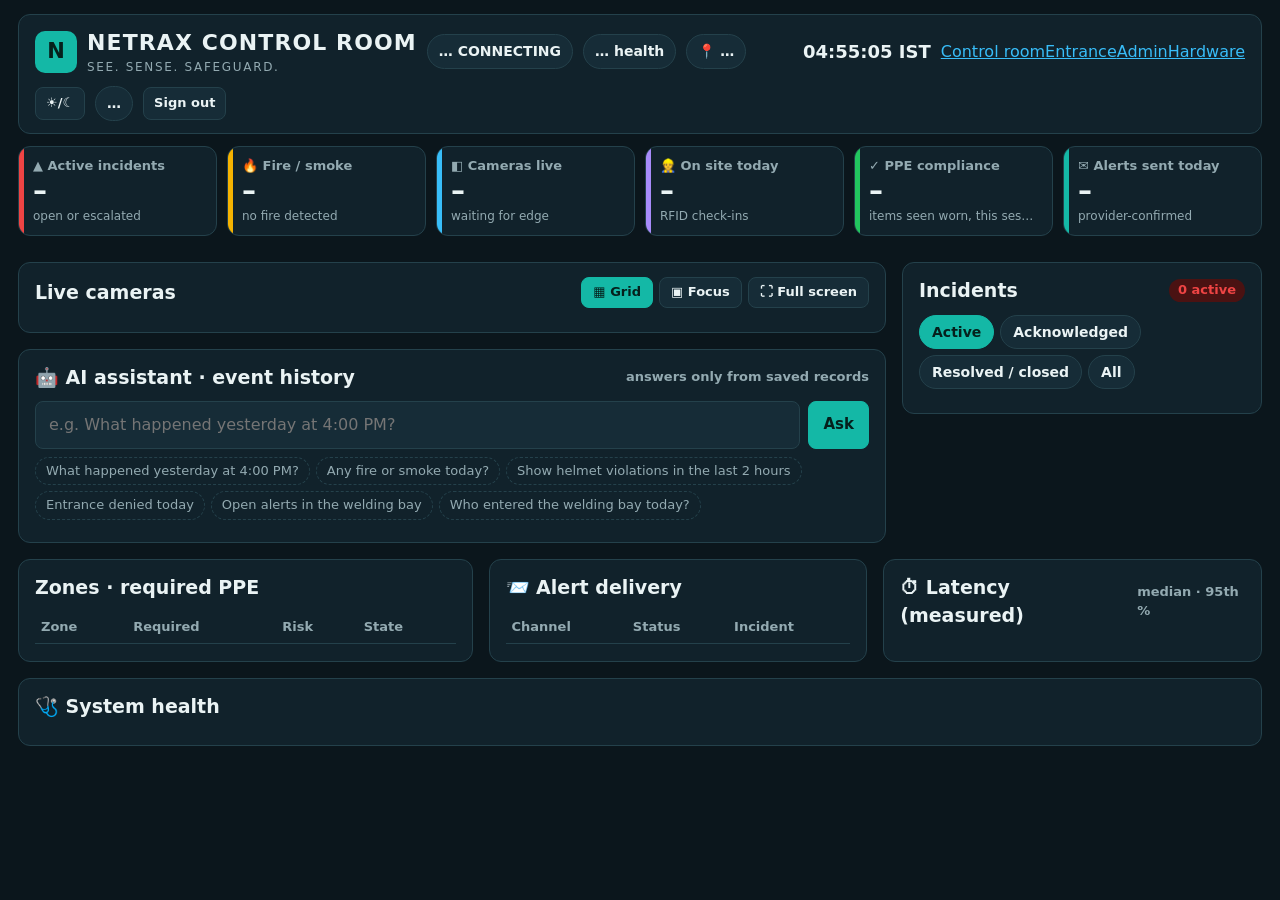
==== commit c96a677f: "Popups, new look, separate entrance dashboard, live acceptance checklist, first real latency run; fi" ====
--- a/dashboard/index.html
+++ b/dashboard/index.html
@@ -205,8 +205,10 @@
 @media (max-width:1250px){.main{grid-template-columns:1fr}.three{grid-template-columns:1fr}.two{grid-template-columns:1fr}}
 @media (max-width:700px){.cams{grid-template-columns:1fr}.bigpanel,.bigpanel.withfeed{grid-template-columns:1fr}.bigpanel .acts,.bigpanel .feed{grid-column:auto;grid-row:auto;width:100%}.overlay .grid{grid-template-columns:1fr}.kv{grid-template-columns:1fr}}
 </style>
+<link rel="stylesheet" href="/static/nx.css">
 </head>
 <body>
+<div class="nxvig" aria-hidden="true"></div>
 <div class="wrap">
 <header>
   <div class="logo" aria-hidden="true">N</div>
@@ -216,8 +218,7 @@
   <span class="chip" id="locChip" title="Location source">📍 …</span>
   <span class="hgrow"></span>
   <span class="clock" id="clock" aria-label="Current time">--:--:--</span>
-  <a class="navl" href="/hardware">Hardware</a>
-  <a class="navl" href="/admin">Admin &amp; analytics</a>
+  <nav class="nxnav" aria-label="Pages"><a href="/" aria-current="page">Control room</a><a href="/entrance">Entrance</a><a href="/admin">Admin</a><a href="/hardware">Hardware</a></nav>
   <button class="btn" id="themeBtn" aria-label="Switch day / night" style="font-size:13px;padding:6px 10px">☀/☾</button>
   <span class="chip" id="userChip">…</span>
   <button class="btn" id="logoutBtn" style="font-size:13px;padding:6px 10px">Sign out</button>
@@ -226,7 +227,7 @@
   <div class="kb click" id="kbInc" style="--c:var(--crit)" data-tab="active"><small>▲ Active incidents</small><b id="kbIncN">–</b><span id="kbIncS">open or escalated</span></div>
   <div class="kb" id="kbFire" style="--c:var(--warn)"><small>🔥 Fire / smoke</small><b id="kbFireN">–</b><span id="kbFireS">no fire detected</span></div>
   <div class="kb" style="--c:var(--info)"><small>◧ Cameras live</small><b id="kbCamN">–</b><span id="kbCamS">waiting for edge</span></div>
-  <div class="kb" id="kbIn" style="--c:#a78bfa"><small>👷 In restricted zone</small><b id="kbInN">–</b><span id="kbInS">RFID check-ins</span></div>
+  <div class="kb" id="kbIn" style="--c:#a78bfa"><small>👷 On site today</small><b id="kbInN">–</b><span id="kbInS">RFID check-ins</span></div>
   <div class="kb" style="--c:var(--ok)"><small>✓ PPE compliance</small><b id="kbCompN">–</b><span>items seen worn, this session</span></div>
   <div class="kb" id="kbMsg" style="--c:var(--teal)"><small>✉ Alerts sent today</small><b id="kbMsgN">–</b><span id="kbMsgS">provider-confirmed</span></div>
 </section>
@@ -262,11 +263,6 @@
       </div>
       <div class="list" id="incidents"></div>
     </section>
-    <section class="panel" aria-label="Entrance PPE check">
-      <h2>🚪 Entrance PPE check <span class="sp"></span><span class="small" id="gateCtl"></span></h2>
-      <div id="gateLast"></div>
-      <table style="margin-top:8px"><thead><tr><th>Time</th><th>Result</th><th>Details</th></tr></thead><tbody id="gateList"></tbody></table>
-    </section>
   </div>
 </div>
 
@@ -290,12 +286,11 @@
   <div class="grid"><img id="evacImg" alt="Affected camera live view"><div class="facts" id="evacFacts"></div></div>
   <div class="acts" id="evacActs"></div>
 </div>
-<!-- entrance decision popup (section 4) -->
-<div class="popup" id="gatePop" role="alertdialog" aria-labelledby="gpTitle"><div class="card" id="gpCard"></div></div>
 <!-- incident details -->
 <div class="modal" id="modal" role="dialog" aria-labelledby="mTitle"><div class="box" id="mBox"></div></div>
 <div class="toasts" id="toasts" aria-live="polite"></div>
 
+<script src="/static/alerts.js"></script>
 <script>
 const $ = id => document.getElementById(id);
 const esc = s => String(s ?? "").replace(/[&<>"']/g, c => ({"&":"&amp;","<":"&lt;",">":"&gt;",'"':"&quot;","'":"&#39;"}[c]));
@@ -338,7 +333,7 @@
   if (e.type === "unauthorized_entry") return "Unauthorised entry — restricted zone";
   if (e.type === "fire") return "FIRE DETECTED";
   if (e.type === "smoke") return "SMOKE DETECTED";
-  if (e.type === "entrance_check"){ const d = e.details||{}; return d.message || "Entrance check"; }
+  if (e.type === "entrance_check"){ const d = e.details||{}; return d.verdict || d.message || "Entrance check"; }
   return String(e.type || "event").replace(/_/g," ").toUpperCase();
 }
 const camName = id => ((CAMS.cameras||[]).find(c => c.camera_id === id) || {}).name || id || "safety station";
@@ -458,8 +453,15 @@
   const alarm = cams.filter(c => c.badge && !/APPROVED/.test(c.badge)).sort((a,b) => (/FIRE|SMOKE/i.test(b.badge) - /FIRE|SMOKE/i.test(a.badge)));
   return (alarm[0] || cams.find(c => c.camera_id === LEAD) || cams.find(live) || cams[0] || {}).camera_id;
 }
+const monitors = () => (CAMS.cameras || []).filter(c => c.role !== "entrance");
+const entranceCam = () => (CAMS.cameras || []).find(c => c.role === "entrance");
+function gateTile(ent, live){
+  return `<a class="gatecell" id="gateCell" href="/entrance" title="Open the entrance dashboard"><div class="gtop">🚪 Entrance check<span class="sp"></span><span class="small">Open dashboard ›</span></div>
+    <div class="gbody"><div class="gfeed">${live ? `<img data-live="${ent.camera_id}" alt="Live entrance camera">` : `<span class="small">USB camera ${ent ? "offline" : "not set up"}</span>`}</div><div class="gres" id="gateLast"></div></div></a>`;
+}
 function renderCams(){
-  const cams0 = (CAMS.cameras || []);
+  const cams0 = monitors(), ent = entranceCam();
+  const entLive = !!ent && (ent.status === "ONLINE" || ent.status === "DEGRADED");
   const lead = VIEW === "big" && !FOCUS ? leadCam(cams0) : null;
   const cams = lead ? [cams0.find(c => c.camera_id === lead)].concat(cams0.filter(c => c.camera_id !== lead)) : cams0;
   const shown = FOCUS ? cams.filter(c => c.camera_id === FOCUS) : cams;
@@ -469,7 +471,7 @@
   document.querySelectorAll(".vbtn[data-view]").forEach(b => b.setAttribute("aria-pressed", b.dataset.view === VIEW));
   const on = cams.filter(c => c.status === "ONLINE" || c.status === "DEGRADED").length;
   $("camSummary").textContent = `${on} of ${cams.filter(c => c.status !== "OFF").length} cameras live` + (CAMS.edge_online ? "" : " · EDGE OFFLINE");
-  const sig = JSON.stringify([FOCUS, lead, shown.map(c => [c.camera_id, c.status === "ONLINE" || c.status === "DEGRADED"])]);
+  const sig = JSON.stringify([FOCUS, lead, entLive, shown.map(c => [c.camera_id, c.status === "ONLINE" || c.status === "DEGRADED"])]);
   if ($("cams").dataset.sig !== sig){
     $("cams").innerHTML = shown.map(c => {
       const live = c.status === "ONLINE" || c.status === "DEGRADED";
@@ -478,8 +480,9 @@
           <div class="zone">${esc(c.camera_id)} · ${esc(c.zone_name)}</div></div><span class="st" id="st_${c.camera_id}"></span></div>
         ${live ? `<img data-live="${c.camera_id}" alt="Live view ${esc(c.name)}">` : `<span id="off_${c.camera_id}"></span>`}
         <span class="badge" id="bd_${c.camera_id}" hidden></span>
-        <button class="fbtn" data-focus="${c.camera_id}">${FOCUS ? "Exit full view" : "Enlarge"}</button></div></div>`; }).join("") || `<div class="empty">No cameras configured.</div>`;
+        <button class="fbtn" data-focus="${c.camera_id}">${FOCUS ? "Exit full view" : "Enlarge"}</button></div></div>`; }).join("") + (FOCUS ? "" : gateTile(ent, entLive));
     $("cams").dataset.sig = sig;
+    renderGate();
   }
   for (const c of shown){
     const st = $("st_" + c.camera_id), bd = $("bd_" + c.camera_id), box = $("cam_" + c.camera_id), off = $("off_" + c.camera_id);
@@ -487,7 +490,8 @@
     const icon = {ONLINE:"●", DEGRADED:"◐", OFFLINE:"✖", OFF:"○", STANDBY:"○"}[c.status] || "?";
     const age = FRAME_AGE[c.camera_id];
     st.textContent = `${icon} ${c.status}${c.status === "ONLINE" || c.status === "DEGRADED" ? ` · ${c.fps} fps${age != null ? ` · ${age} ms` : ""}` : ""}`;
-    if (off) off.textContent = c.detail || "No signal";
+    if (off) off.innerHTML = c.status === "OFF" ? `<div class="offmsg"><b>Camera not connected</b><span>Connect a phone with IP Webcam to the same Wi-Fi, then run tools.find_phones --write.</span></div>`
+      : `<div class="offmsg"><b>No picture</b><span>${esc(c.detail || "No signal")}</span></div>`;
     const b = c.badge || "";
     bd.hidden = !b; bd.textContent = b ? (/APPROVED/.test(b) ? "✓ " : /MANUAL|verifying/i.test(b) ? "⚠ " : "▲ ") + b : "";
     bd.className = "badge" + (/APPROVED/.test(b) ? " ok" : /MANUAL|verifying/i.test(b) ? " warn" : "");
@@ -517,13 +521,14 @@
   setKb("kbFireN", fires.length ? `LEVEL ${lvl}` : "CLEAR");
   $("kbFire").classList.toggle("hot", lvl >= 2); $("kbFire").classList.toggle("warm", lvl === 1);
   $("kbFireS").textContent = fires.length ? fires.map(e => `${e.type} · ${e.zone_name || e.zone_id}`).join(" · ") : (evs.some(e => e.status === "verifying") ? "checking a possible fire…" : "no fire or smoke");
-  const cams = CAMS.cameras || [], on = cams.filter(c => c.status === "ONLINE" || c.status === "DEGRADED");
+  const cams = monitors(), on = cams.filter(c => c.status === "ONLINE" || c.status === "DEGRADED");
   setKb("kbCamN", `${on.length} / ${cams.filter(c => c.status !== "OFF").length}`);
   $("kbCamS").textContent = CAMS.edge_online ? (on.length ? on.map(c => `${c.camera_id} ${c.fps} fps`).join(" · ") : "no camera picture") : "edge computer offline";
-  setKb("kbInN", PRESENT.length);
-  const bad = PRESENT.filter(p => p.access === "DENIED");
+  const dayS = new Date(new Date().toLocaleString("en-US", {timeZone:TZ})).setHours(0,0,0,0) / 1000;
+  const here = PRESENT.filter(p => p.since >= dayS), bad = here.filter(p => p.access === "DENIED");
+  setKb("kbInN", here.length);
   $("kbIn").classList.toggle("hot", bad.length > 0);
-  $("kbInS").textContent = PRESENT.length ? PRESENT.map(p => p.name + (p.access === "DENIED" ? " ⚠" : "")).join(", ") : "nobody checked in";
+  $("kbInS").textContent = here.length ? here.map(p => p.name + (p.access === "DENIED" ? " ⚠" : "")).join(", ") : "nobody checked in";
   setKb("kbCompN", ANALYTICS && ANALYTICS.compliance_rate != null ? ANALYTICS.compliance_rate + "%" : "–");
   const day0 = new Date(new Date().toLocaleString("en-US", {timeZone:TZ})).setHours(0,0,0,0) / 1000;
   const today = [...NOTIFS.values()].filter(n => (n.queued_at || n.at) >= day0 && n.event_id && !String(n.event_id).startsWith("test_"));
@@ -593,7 +598,6 @@
   if (a === "view") return openEvent(id);
   if (a === "evac"){ EVAC_MIN.delete(id); return renderAlertZone(); }
   if (a === "evacmin"){ EVAC_MIN.add(id); return renderAlertZone(); }
-  if (a === "gate"){ el.disabled = true; try { await post(`/api/entrance/${id}/decide`, {decision: el.dataset.d, note: "manual check at the entrance"}); closeGate(); } catch(x){ toast("Not saved", x.message, "crit"); el.disabled = false; } return; }
   el.disabled = true;
   try { upsert(await post(`/api/events/${id}/${a}`, {})); toast(`${a === "ack" ? "Acknowledged" : a[0].toUpperCase() + a.slice(1) + "d"}`, id); }
   catch (x){ toast("Action failed", x.message, "crit"); el.disabled = false; }
@@ -615,7 +619,7 @@
       <div>Camera</div><div>${esc(e.camera_id || "—")} ${esc(camName(e.camera_id))}</div><div>Zone</div><div>${esc(e.zone_name || e.zone_id || "—")}</div>
       <div>Location</div><div>${locText(e)}</div>${who(e) ? `<div>Worker</div><div>${esc(who(e))}</div>` : ""}
       ${e.items_missing && e.items_missing.length ? `<div>Missing</div><div>${e.items_missing.map(iname).join(", ")}</div>` : ""}
-      ${d.result ? `<div>Entrance</div><div>${esc(d.message)}${d.items_uncertain && d.items_uncertain.length ? " · not verified: " + d.items_uncertain.join(", ") : ""}${d.reason ? " · " + esc(d.reason) : ""} · decided in ${d.decision_ms} ms · gate ${esc(d.gate)} (${esc(d.controller)})${d.override ? ` · manual check: ${esc(d.override.decision)} by ${esc(d.override.by)}` : ""}</div>` : ""}
+      ${d.result ? `<div>Entrance</div><div>${d.verdict ? `<b>${esc(d.verdict)}</b><br>` : ""}${esc(d.message)}${d.items_uncertain && d.items_uncertain.length ? " · not verified: " + d.items_uncertain.join(", ") : ""}${d.reason ? " · " + esc(d.reason) : ""} · decided in ${d.decision_ms} ms · gate ${esc(d.gate)} (${esc(d.controller)})${d.override ? ` · manual check: ${esc(d.override.decision)} by ${esc(d.override.by)}` : ""}</div>` : ""}
       ${e.fire_reasons ? `<div>Level evidence</div><div>${esc((e.fire_reasons||[]).join("; "))}</div>` : ""}
       ${e.type === "fire" || e.type === "smoke" ? `<div>Sensors</div><div>${sensorsHtml(e)}</div>` : ""}
       <div>Confidence</div><div>${e.confidence != null ? Number(e.confidence).toFixed(2) : "—"}</div>
@@ -627,40 +631,18 @@
 }
 function closeModal(){ $("modal").classList.remove("show"); if (location.hash.startsWith("#event=")) history.replaceState(null, "", "/"); }
 $("modal").onclick = ev => { if (ev.target.id === "modal") closeModal(); };
-document.addEventListener("keydown", ev => { if (ev.key === "Escape"){ closeModal(); closeGate(); } });
+document.addEventListener("keydown", ev => { if (ev.key === "Escape") closeModal(); });
 
 /* ---------- entrance ---------- */
-let gateTimer = null;
-function closeGate(){ $("gatePop").classList.remove("show"); clearTimeout(gateTimer); }
-function gateHtml(g, big){
-  const head = {approved:"✓ ACCESS APPROVED", denied:"✖ ACCESS DENIED", manual:"⚠ VERIFICATION FAILED"}[g.result] || g.result;
-  const msg = {approved:"All required PPE detected. You may proceed.", denied:"Required PPE is incomplete. Entry is not permitted.", manual:"Manual check required."}[g.result];
-  const items = (g.required||[]).map(i => (g.missing||[]).includes(i) ? `<span class="item">✖ ${iname(i)}</span>` : (g.ok||[]).includes(i) ? `<span class="item ok">✓ ${iname(i)}</span>` : `<span class="item unk">? ${iname(i)}</span>`).join("");
-  const manual = g.result === "manual" && !g.override && canAct() ? `<div style="display:flex;gap:10px;margin-top:10px;flex-wrap:wrap"><button class="btn pri${big ? " big" : ""}" data-a="gate" data-d="approved" data-id="${g.event_id}">Checked — approve</button><button class="btn red${big ? " big" : ""}" data-a="gate" data-d="denied" data-id="${g.event_id}">Checked — deny</button></div>` : "";
-  return {head, msg, items, manual};
-}
-function showGatePopup(g){
-  const x = gateHtml(g, true);
-  $("gpCard").className = "card " + g.result;
-  $("gpCard").innerHTML = `<h1 id="gpTitle">${x.head}</h1><p>${x.msg}</p><div class="items" style="margin:12px 0">${x.items}</div>
-    ${g.result === "denied" && g.missing.length ? `<p><b>Missing:</b> ${g.missing.map(iname).join(", ")}</p>` : ""}
-    ${g.reason && g.result !== "approved" ? `<p class="small">${esc(g.reason)}</p>` : ""}
-    <p class="small">${esc(g.zone_name || g.zone_id)} · ${esc(g.camera_id)} · ${esc(g.time)}${g.worker_name ? " · " + esc(g.worker_name) : ""} · decided in ${g.decision_ms} ms · gate: ${esc(g.gate)} (${esc(g.controller)})</p>
-    ${x.manual}<div style="margin-top:12px"><button class="btn" onclick="closeGate()">Close</button></div>`;
-  $("gatePop").classList.add("show");
-  clearTimeout(gateTimer);
-  if (g.result === "approved") gateTimer = setTimeout(closeGate, 5000);
-  else if (g.result === "denied") gateTimer = setTimeout(closeGate, 12000);
-}
 function renderGate(){
+  const box = $("gateLast"), cell = $("gateCell"); if (!box) return;
   const g = ENTR[0];
-  $("gateCtl").textContent = g ? `gate: ${g.gate} · ${g.controller}` : "";
-  if (!g){ $("gateLast").innerHTML = `<div class="empty">No entrance checks yet. The entrance camera decides when a person stands in front of it.</div>`; $("gateList").innerHTML = ""; return; }
-  const x = gateHtml(g, false);
-  $("gateLast").innerHTML = `<div class="gate ${g.result}"><div class="res">${x.head}</div><div>${x.msg}${g.override ? ` · manual check: <b>${esc(g.override.decision)}</b> by ${esc(g.override.by)}` : ""}</div>
-    <div class="items">${x.items}</div><div class="small">${esc(g.time)} · ${esc(g.camera_id)}${g.worker_name ? " · " + esc(g.worker_name) : ""} · ${g.decision_ms} ms</div>${x.manual}</div>`;
-  $("gateList").innerHTML = ENTR.slice(0, 8).map(r => `<tr><td>${fmtT(r.at, false)}</td><td><span class="pill ${r.result === "approved" ? "p-ok" : r.result === "denied" ? "p-crit" : "p-warn"}">${r.result === "approved" ? "✓" : r.result === "denied" ? "✖" : "⚠"} ${r.result.toUpperCase()}</span></td>
-    <td class="small">${r.missing && r.missing.length ? "missing " + r.missing.map(iname).join(", ") : r.result === "manual" ? esc(r.reason || "") : "all PPE seen"}${r.override ? " · manual: " + esc(r.override.decision) : ""}</td></tr>`).join("");
+  if (!g){ cell.className = "gatecell"; box.innerHTML = `<div class="small">No checks yet. The USB camera decides when a person stands in front of it.</div>`; return; }
+  const r = g.override ? g.override.decision : g.result, w = NetraxAlerts.who(g);
+  const age = Date.now()/1000 - g.at;
+  cell.className = "gatecell" + (age < 120 || (r === "manual" && !g.override) ? " " + r : "");
+  box.innerHTML = `<div class="nx-display gh ${r}">${{approved:"✓ VERIFIED — MAY ENTER", denied:"✖ DO NOT ENTER", manual:"⚠ MANUAL CHECK"}[r]}</div>
+    <div class="gw">${esc(w.name)}</div><div class="items">${NetraxAlerts.chips(g)}</div><div class="small">${esc(g.time)}${g.decision_ms != null ? ` · ${g.decision_ms} ms` : ""}</div>`;
 }
 
 /* ---------- zones, notifications, health, perf, location ---------- */
@@ -773,8 +755,8 @@
   EVENTS.set(e.event_id, e);
   if (isNew && SEEN.size && e.captured_at){ const cap = Date.parse(e.captured_at) / 1000; const now = Date.now()/1000 + CLOCK_OFF;
     if (cap && now - cap < 60) PERF.dashboard_event_ms.push(Math.round((now - cap) * 1000)); }
-  if (isNew && SEEN.size && (isEmergencyPPE(e) || (fireActive(e) && e.status !== "verifying"))) alarmTone();
   SEEN.add(e.event_id);
+  NetraxAlerts.offer(e);                       // new or worse incident -> popup + tone (alerts.js)
   renderIncidents(); renderAlertZone(); renderBand();
 }
 function connect(){
@@ -787,7 +769,7 @@
     else if (kind === "location"){ LOC = data; renderLoc(); }
     else if (kind === "notification"){ NOTIFS.set(data.id, Object.assign(NOTIFS.get(data.id) || {}, data)); renderNotifs(); renderBand();
       if (data.status === "failed") toast(`${CH[data.channel] || data.channel} failed`, `${data.event_id}: ${data.error || ""}`, "crit"); }
-    else if (kind === "entrance"){ ENTR = [data].concat(ENTR.filter(x => x.event_id !== data.event_id)); renderGate(); if (!data.override) showGatePopup(data); else closeGate(); }
+    else if (kind === "entrance"){ ENTR = [data].concat(ENTR.filter(x => x.event_id !== data.event_id)); renderGate(); NetraxAlerts.gate(data, {compact:true}); }
     else if (kind === "ppe_ok") toast("✓ PPE complete", `${data.worker_name || data.worker_id || "Worker"} · ${data.zone_name || ""}`);
   };
   ws.onopen = () => { $("sysChip").dataset.ws = "1"; };
@@ -806,7 +788,8 @@
   $("userChip").textContent = `👤 ${ME.user || "local"} · ${String(ME.role).toUpperCase()}`;
   $("logoutBtn").hidden = !ME.auth;
   try { CAMS = await api("/api/cameras"); renderCams(); } catch {}
-  try { (await api("/api/events?limit=300")).forEach(e => { EVENTS.set(e.event_id, e); SEEN.add(e.event_id); }); } catch {}
+  NetraxAlerts.init({canAct, onEvent: upsert, view: openEvent, tone: alarmTone, skipL3: true});
+  try { const evs = await api("/api/events?limit=300"); NetraxAlerts.seed(evs); evs.forEach(e => { EVENTS.set(e.event_id, e); SEEN.add(e.event_id); }); } catch {}
   try { (await api("/api/notifications?limit=100")).forEach(n => NOTIFS.set(n.id, n)); renderNotifs(); } catch {}
   try { ENTR = await api("/api/entrance?limit=20"); renderGate(); } catch {}
   try { LOC = await api("/api/location"); renderLoc(); } catch {}
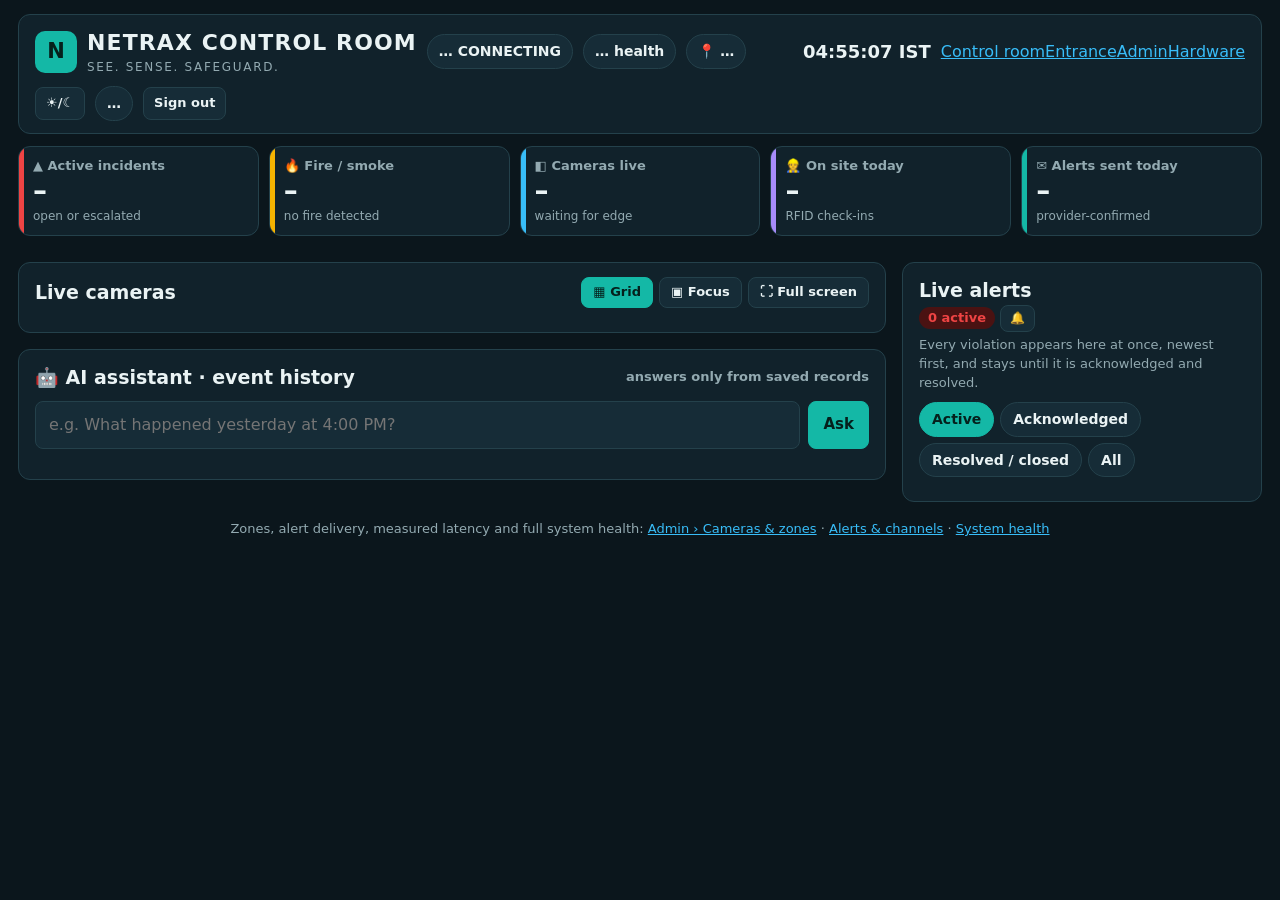
==== commit 25d589c9: "Speed + calm alerts: AI in its own process, async face ID, per-camera senders, live video over WebSo" ====
--- a/dashboard/index.html
+++ b/dashboard/index.html
@@ -85,7 +85,7 @@
 .overlay .btn.ghost{background:transparent;color:#fff;border:2px solid #fff}
 /* ---------- 29 Oct: live summary band, compact strips, camera view modes ---------- */
 [hidden]{display:none!important}
-.kband{display:grid;grid-template-columns:repeat(6,minmax(0,1fr));gap:10px;margin-top:12px}
+.kband{display:grid;grid-template-columns:repeat(5,minmax(0,1fr));gap:10px;margin-top:12px}
 .kb{background:var(--panel);border:1px solid var(--line);border-radius:var(--r);padding:10px 14px;position:relative;overflow:hidden;cursor:default}
 .kb::before{content:"";position:absolute;left:0;top:0;bottom:0;width:5px;background:var(--c,var(--teal))}
 .kb small{display:block;color:var(--muted);font-size:13px;font-weight:700}
@@ -228,7 +228,6 @@
   <div class="kb" id="kbFire" style="--c:var(--warn)"><small>🔥 Fire / smoke</small><b id="kbFireN">–</b><span id="kbFireS">no fire detected</span></div>
   <div class="kb" style="--c:var(--info)"><small>◧ Cameras live</small><b id="kbCamN">–</b><span id="kbCamS">waiting for edge</span></div>
   <div class="kb" id="kbIn" style="--c:#a78bfa"><small>👷 On site today</small><b id="kbInN">–</b><span id="kbInS">RFID check-ins</span></div>
-  <div class="kb" style="--c:var(--ok)"><small>✓ PPE compliance</small><b id="kbCompN">–</b><span>items seen worn, this session</span></div>
   <div class="kb" id="kbMsg" style="--c:var(--teal)"><small>✉ Alerts sent today</small><b id="kbMsgN">–</b><span id="kbMsgS">provider-confirmed</span></div>
 </section>
 <div class="healthbar" id="healthbar" role="status"></div>
@@ -253,8 +252,10 @@
   </div>
 
   <div class="stack">
-    <section class="panel" aria-label="Incidents">
-      <h2>Incidents <span class="sp"></span><span class="pill p-crit" id="nActive">0 active</span></h2>
+    <section class="panel" aria-label="Live alerts" id="alertPanel">
+      <div class="alerthead" id="alertHead"><h2 style="margin:0">Live alerts</h2><span class="sp" style="flex:1"></span><span class="pill p-crit" id="nActive">0 active</span>
+        <button class="btn" id="muteBtn" style="font-size:12px;padding:4px 9px" aria-pressed="false" title="Alert sound on / off">🔔</button></div>
+      <p class="small" style="margin:4px 0 10px">Every violation appears here at once, newest first, and stays until it is acknowledged and resolved.</p>
       <div class="tabs" role="group" aria-label="Incident filter">
         <button class="tab" data-f="active" aria-pressed="true">Active</button>
         <button class="tab" data-f="ack" aria-pressed="false">Acknowledged</button>
@@ -266,17 +267,8 @@
   </div>
 </div>
 
-<div class="three">
-  <section class="panel" aria-label="Zones"><h2>Zones · required PPE</h2>
-    <table><thead><tr><th>Zone</th><th>Required</th><th>Risk</th><th>State</th></tr></thead><tbody id="zones"></tbody></table></section>
-  <section class="panel" aria-label="Alert delivery"><h2>📨 Alert delivery <span class="sp"></span><span class="small" id="chanState"></span></h2>
-    <table><thead><tr><th>Channel</th><th>Status</th><th>Incident</th></tr></thead><tbody id="notifs"></tbody></table></section>
-  <section class="panel" aria-label="Performance"><h2>⏱ Latency (measured) <span class="sp"></span><span class="small">median · 95th %</span></h2>
-    <div class="perfgrid" id="perf"></div>
-    <div class="small" style="margin-top:8px" id="perfNote"></div></section>
-</div>
-<section class="panel" style="margin-top:16px" aria-label="System health"><h2>🩺 System health</h2>
-  <table><tbody id="health"></tbody></table></section>
+<p class="small" style="text-align:center;margin:18px 0 0">Zones, alert delivery, measured latency and full system health:
+  <a href="/admin#cameras">Admin › Cameras &amp; zones</a> · <a href="/admin#alerts">Alerts &amp; channels</a> · <a href="/admin#system">System health</a></p>
 </div>
 
 <!-- Level 3 full-screen evacuation overlay (section 9) -->
@@ -291,6 +283,7 @@
 <div class="toasts" id="toasts" aria-live="polite"></div>
 
 <script src="/static/alerts.js"></script>
+<script src="/static/video.js"></script>
 <script>
 const $ = id => document.getElementById(id);
 const esc = s => String(s ?? "").replace(/[&<>"']/g, c => ({"&":"&amp;","<":"&lt;",">":"&gt;",'"':"&quot;","'":"&#39;"}[c]));
@@ -299,6 +292,8 @@
 const ago = t => { const s = Math.max(0, Date.now()/1000 - t); return s < 60 ? `${Math.floor(s)} s ago` : s < 3600 ? `${Math.floor(s/60)} min ago` : `${Math.floor(s/3600)} h ${Math.floor(s%3600/60)} min ago`; };
 const ITEM = {helmet:"HELMET", vest:"SAFETY VEST", gloves:"GLOVES", boots:"SAFETY SHOES", goggles:"GOGGLES", mask:"MASK"};
 const iname = i => ITEM[i] || String(i).toUpperCase();
+const SIGS = new Map();
+let MUTED = false;
 let ME = {role:"viewer"}, EVENTS = new Map(), CAMS = {cameras:[]}, ZONES = [], NOTIFS = new Map(), ENTR = [], HEALTH = null, LOC = null;
 let FILTER = "active", FOCUS = null, CLOCK_OFF = 0, EVAC_MIN = new Set(), SEEN = new Set(), audio = null;
 const PERF = {preview_age_ms: [], dashboard_event_ms: []};
@@ -391,7 +386,6 @@
   const evs = [...EVENTS.values()];
   const fires = evs.filter(fireActive).sort((a,b) => (b.fire_level||0) - (a.fire_level||0) || b.started_at - a.started_at);
   const ppe = evs.filter(isEmergencyPPE).sort((a,b) => b.started_at - a.started_at);
-  const acked = evs.filter(e => e.status === "acknowledged" && (e.type === "ppe_missing" || e.type === "unauthorized_entry") && EMERG.includes(e.severity));
   let h = "";
   for (const e of fires){
     if (e.status === "verifying"){ h += `<div class="bigpanel warn"><div><h2>⚠ ${e.type === "fire" ? "POSSIBLE FIRE" : "POSSIBLE SMOKE"} — VERIFYING</h2>
@@ -411,23 +405,6 @@
       ${e.camera_id ? `<img class="feed" data-live="${e.camera_id}" alt="Live view ${esc(e.camera_id)}">` : `<div></div>`}
       <div class="acts">${actButtons(e, true)}${l >= 3 ? `<button class="btn amber big" data-a="evac" data-id="${e.event_id}">Full screen</button>` : ""}</div></div>`;
   }
-  if (ppe.length){
-    h += `<div class="violations"><div class="vhead"><h2>▲ SAFETY VIOLATION — ${ppe.length} ACTIVE ${ppe.length > 1 ? "INCIDENTS" : "INCIDENT"}</h2>
-      <span class="small">Each incident is tracked separately and stays here until acknowledged, then on the list until resolved.</span></div><div class="vgrid">`;
-    for (const e of ppe){
-      h += `<div class="vcard"><div class="vtop"><div>
-        <div class="vt">${e.type === "unauthorized_entry" ? "⛔ NOT AUTHORISED — RESTRICTED ZONE" : "▲ REQUIRED PPE MISSING"}</div>
-        <div class="items">${e.type === "ppe_missing" ? (e.items_missing||[]).map(i => `<span class="item">✖ NO ${iname(i)}</span>`).join("") : `<span class="item">✖ ${esc(e.worker_name || e.worker_id || "person")}</span>`}</div></div>
-        ${e.snapshot ? `<img src="${e.snapshot}?v=${e.updated_at}" alt="Snapshot" data-a="view" data-id="${e.event_id}">` : ""}</div>
-        <div class="facts"><span><b>Zone:</b> ${esc(e.zone_name || e.zone_id)}</span><span><b>Camera:</b> ${esc(e.camera_id)}</span>
-          <span><b>Time:</b> ${fmtT(e.started_at, false)} (${ago(e.started_at)})</span>${who(e) ? `<span><b>Worker:</b> ${esc(who(e))}</span>` : ""}<span><b>Severity:</b> ${esc(e.severity)}</span></div>
-        <div class="row">${actButtons(e)}</div></div>`;
-    }
-    h += `</div></div>`;
-  }
-  if (acked.length) h += `<div class="strip" role="status"><b>◐ ${acked.length} acknowledged violation${acked.length>1?"s":""} — awaiting resolution</b>
-    <span class="small">newest: ${esc(title(acked.sort((a,b) => b.started_at - a.started_at)[0]))} · ${esc(acked[0].zone_name || "")} · ${fmtT(acked[0].started_at, false)}</span>
-    <span class="grow"></span><button class="btn" data-tab="ack">Show list</button></div>`;
   const az = $("alertzone"); const sig = h; if (az.dataset.sig !== sig){ az.innerHTML = h; az.dataset.sig = sig; }
   // Level 3 overlay
   const l3 = fires.find(e => (e.fire_level||0) >= 3 && e.status !== "acknowledged" && e.status !== "verifying" && !EVAC_MIN.has(e.event_id));
@@ -489,7 +466,9 @@
     if (!st) continue;
     const icon = {ONLINE:"●", DEGRADED:"◐", OFFLINE:"✖", OFF:"○", STANDBY:"○"}[c.status] || "?";
     const age = FRAME_AGE[c.camera_id];
-    st.textContent = `${icon} ${c.status}${c.status === "ONLINE" || c.status === "DEGRADED" ? ` · ${c.fps} fps${age != null ? ` · ${age} ms` : ""}` : ""}`;
+    const vf = NetraxVideo.fps[c.camera_id];
+    st.textContent = `${icon} ${c.status === "ONLINE" ? "LIVE" : c.status}${c.status === "ONLINE" || c.status === "DEGRADED" ? `${vf ? ` · ${Math.round(vf)} fps` : ""} · AI ${c.fps}/s${age != null ? ` · ${age} ms` : ""}` : ""}`;
+    st.title = "video pictures per second · AI checks per second · picture age";
     if (off) off.innerHTML = c.status === "OFF" ? `<div class="offmsg"><b>Camera not connected</b><span>Connect a phone with IP Webcam to the same Wi-Fi, then run tools.find_phones --write.</span></div>`
       : `<div class="offmsg"><b>No picture</b><span>${esc(c.detail || "No signal")}</span></div>`;
     const b = c.badge || "";
@@ -523,13 +502,12 @@
   $("kbFireS").textContent = fires.length ? fires.map(e => `${e.type} · ${e.zone_name || e.zone_id}`).join(" · ") : (evs.some(e => e.status === "verifying") ? "checking a possible fire…" : "no fire or smoke");
   const cams = monitors(), on = cams.filter(c => c.status === "ONLINE" || c.status === "DEGRADED");
   setKb("kbCamN", `${on.length} / ${cams.filter(c => c.status !== "OFF").length}`);
-  $("kbCamS").textContent = CAMS.edge_online ? (on.length ? on.map(c => `${c.camera_id} ${c.fps} fps`).join(" · ") : "no camera picture") : "edge computer offline";
+  $("kbCamS").textContent = CAMS.edge_online ? (on.length ? on.map(c => `${c.camera_id} AI ${c.fps}/s`).join(" · ") : "no camera picture") : "edge computer offline";
   const dayS = new Date(new Date().toLocaleString("en-US", {timeZone:TZ})).setHours(0,0,0,0) / 1000;
   const here = PRESENT.filter(p => p.since >= dayS), bad = here.filter(p => p.access === "DENIED");
   setKb("kbInN", here.length);
   $("kbIn").classList.toggle("hot", bad.length > 0);
   $("kbInS").textContent = here.length ? here.map(p => p.name + (p.access === "DENIED" ? " ⚠" : "")).join(", ") : "nobody checked in";
-  setKb("kbCompN", ANALYTICS && ANALYTICS.compliance_rate != null ? ANALYTICS.compliance_rate + "%" : "–");
   const day0 = new Date(new Date().toLocaleString("en-US", {timeZone:TZ})).setHours(0,0,0,0) / 1000;
   const today = [...NOTIFS.values()].filter(n => (n.queued_at || n.at) >= day0 && n.event_id && !String(n.event_id).startsWith("test_"));
   const ok = today.filter(n => n.status === "delivered" || n.status === "sent").length, failed = today.filter(n => n.status === "failed").length;
@@ -537,35 +515,9 @@
   $("kbMsgS").textContent = failed ? `${failed} failed today — see Alert delivery` : "Telegram + e-mail, provider-confirmed";
 }
 
-/* live pictures: one loop per camera, newest frame only; measures picture age with the server clock */
-const FRAME_AGE = {}, LOOPS = new Set();
-function startFrameLoop(cam){
-  if (LOOPS.has(cam)) return; LOOPS.add(cam);
-  (async function loop(){
-    let url = null;
-    while (true){
-      const imgs = document.querySelectorAll(`img[data-live="${cam}"]`);
-      const want = imgs.length && !document.hidden;
-      if (!want){ await new Promise(r => setTimeout(r, 400)); continue; }
-      const t0 = performance.now();
-      try {
-        const r = await fetch(`/api/frame/${cam}?t=${Date.now()}`, {cache:"no-store"});
-        if (r.status === 200){
-          const cap = parseFloat(r.headers.get("X-Captured-At")), srv = parseFloat(r.headers.get("X-Server-Time"));
-          const blob = await r.blob(); const rtt = performance.now() - t0;
-          const nu = URL.createObjectURL(blob);
-          document.querySelectorAll(`img[data-live="${cam}"]`).forEach(i => i.src = nu);
-          if (url) URL.revokeObjectURL(url); url = nu;
-          if (cap && srv){ const age = Math.round((srv - cap) * 1000 + rtt / 2); FRAME_AGE[cam] = age; PERF.preview_age_ms.push(age);
-            CLOCK_OFF = srv - (Date.now() - rtt / 2) / 1000; }
-        }
-      } catch {}
-      const spent = performance.now() - t0;
-      await new Promise(r => setTimeout(r, Math.max(15, 80 - spent)));
-    }
-  })();
-}
-setInterval(() => (CAMS.cameras||[]).forEach(c => startFrameLoop(c.camera_id)), 1000);
+/* live pictures: video.js pushes every camera's newest picture over one WebSocket (4 Nov) */
+const FRAME_AGE = NetraxVideo.age;
+NetraxVideo.onAge((cam, a) => { if (PERF.preview_age_ms.length < 600) PERF.preview_age_ms.push(a); });
 
 /* ---------- incidents ---------- */
 function inFilter(e){
@@ -575,22 +527,52 @@
   if (FILTER === "done") return DONE.has(e.status);
   return true;
 }
-const PRIO = e => (fireActive(e) ? -10 - (e.fire_level||0) : 0) + ({Critical:0, High:1, Medium:2, Low:3}[e.severity] ?? 4);
+const PRIO = e => (fireActive(e) ? -10 - (e.fire_level||0) : 0);
+const CARDS = new Map(), CARD_SIG = new Map(), FRESH = new Map();   // event id -> node / signature / {at, added}
+function cardHtml(e){
+  const s = sev(e), f = FRESH.get(e.event_id), isNew = f && Date.now() - f.at < 12000;
+  const ackd = (e.actions||[]).filter(a => a.action === "ack").pop(), res = (e.actions||[]).filter(a => ["resolve","dismiss","auto_resolve"].includes(a.action)).pop();
+  const ppe = e.type === "ppe_missing";
+  const chips = ppe ? `<div class="items" style="grid-column:1/-1">${(e.items_missing||[]).map(i => `<span class="item${f && (f.added||[]).includes(i) ? " fresh" : ""}">✖ NO ${iname(i)}</span>`).join("")}</div>` : "";
+  const person = ppe || e.type === "unauthorized_entry" ? (e.worker_id === "W-***" ? "Registered worker (name hidden)" : e.worker_id && String(e.worker_id).startsWith("W-") ? `${e.worker_id} · ${e.worker_name || ""}` : "Unregistered person") : "";
+  return `<div class="state">${s.label}${isNew ? `<span class="newpill">${f.added && f.added.length ? "UPDATED" : "NEW"}</span>` : ""}</div><div class="when" title="${fmtT(e.started_at)}">${fmtT(e.started_at, false)}<br><span class="ago" data-t="${e.started_at}">${ago(e.started_at)}</span></div>
+    <div class="ttl">${ppe ? "Required PPE missing" : esc(title(e))}${e.type === "fire" || e.type === "smoke" ? ` · L${e.fire_level || "?"}` : ""}</div>
+    ${chips}${person ? `<div class="who">👷 ${esc(person)}</div>` : ""}
+    <div class="meta"><b>${esc(e.zone_name || e.zone_id || "")}</b> · ${esc(e.camera_id || "safety station")} · ${esc(e.severity || "")}</div>
+    ${ackd ? `<div class="meta">Acknowledged by <b>${esc(ackd.by_user)}</b> at ${fmtT(ackd.at, false)}</div>` : ""}
+    ${res && DONE.has(e.status) ? `<div class="meta">${esc(res.action.replace("_"," "))} by <b>${esc(res.by_user)}</b> at ${fmtT(res.at, false)}${res.note ? " — " + esc(res.note) : ""}</div>` : ""}
+    <div class="row">${actButtons(e)}${e.snapshot ? `<img src="${e.snapshot}?v=${e.updated_at}" alt="Snapshot" data-a="view" data-id="${e.event_id}" loading="lazy">` : ""}</div>`;
+}
 function renderIncidents(){
   const list = [...EVENTS.values()].filter(e => e.type !== "test").filter(inFilter)
     .sort((a,b) => (ACTIVE.has(b.status) - ACTIVE.has(a.status)) || PRIO(a) - PRIO(b) || b.started_at - a.started_at).slice(0, 80);
-  $("nActive").textContent = `${[...EVENTS.values()].filter(e => ACTIVE.has(e.status)).length} active`;
-  $("incidents").innerHTML = list.length ? list.map(e => { const s = sev(e);
-    const ackd = (e.actions||[]).filter(a => a.action === "ack").pop(), res = (e.actions||[]).filter(a => ["resolve","dismiss","auto_resolve"].includes(a.action)).pop();
-    return `<div class="inc ${s.cls}"><div class="state">${s.label}</div><div class="when" title="${fmtT(e.started_at)}">${fmtT(e.started_at, false)}<br>${ago(e.started_at)}</div>
-      <div class="ttl">${esc(title(e))}${e.type === "fire" || e.type === "smoke" ? ` · L${e.fire_level || "?"}` : ""}</div>
-      <div class="meta"><b>${esc(e.zone_name || e.zone_id || "")}</b> · ${esc(e.camera_id || "safety station")}${who(e) ? " · " + esc(who(e)) : ""} · ${esc(e.severity || "")}</div>
-      ${ackd ? `<div class="meta">Acknowledged by <b>${esc(ackd.by_user)}</b> at ${fmtT(ackd.at, false)}</div>` : ""}
-      ${res && DONE.has(e.status) ? `<div class="meta">${esc(res.action.replace("_"," "))} by <b>${esc(res.by_user)}</b> at ${fmtT(res.at, false)}${res.note ? " — " + esc(res.note) : ""}</div>` : ""}
-      <div class="row">${actButtons(e)}${e.snapshot ? `<img src="${e.snapshot}?v=${e.updated_at}" alt="Snapshot" data-a="view" data-id="${e.event_id}" loading="lazy">` : ""}</div></div>`; }).join("")
-    : `<div class="empty">${FILTER === "active" ? "✓ No active incidents." : "Nothing in this list."}</div>`;
-}
-document.querySelectorAll(".tab").forEach(t => t.onclick = () => { FILTER = t.dataset.f; document.querySelectorAll(".tab").forEach(x => x.setAttribute("aria-pressed", x === t)); renderIncidents(); });
+  const nAct = [...EVENTS.values()].filter(e => ACTIVE.has(e.status) && e.type !== "entrance_check").length;
+  $("nActive").textContent = `${nAct} active`;
+  $("alertHead").classList.toggle("hot", nAct > 0);
+  const box = $("incidents"), keep = new Set();
+  const empty = box.querySelector(".empty"); if (empty) empty.remove();
+  let prev = null;
+  for (const e of list){
+    const id = e.event_id; keep.add(id);
+    const html = cardHtml(e), sigNow = html.replace(/<span class="ago"[^<]*<\/span>/, "");
+    let node = CARDS.get(id);
+    if (!node){ node = document.createElement("div"); CARDS.set(id, node); }
+    if (CARD_SIG.get(id) !== sigNow){
+      node.className = "inc " + sev(e).cls;
+      const f = FRESH.get(id);
+      if (f && !f.shown){ f.shown = true; node.classList.add(f.added && f.added.length ? "nx-upd" : "nx-new"); }
+      node.innerHTML = html; CARD_SIG.set(id, sigNow);
+    }
+    const want = prev ? prev.nextSibling : box.firstChild;
+    if (want !== node) box.insertBefore(node, want);
+    prev = node;
+  }
+  for (const [id, node] of CARDS) if (!keep.has(id)){ node.remove(); CARDS.delete(id); CARD_SIG.delete(id); }
+  box.querySelectorAll(".ago").forEach(x => { x.textContent = ago(+x.dataset.t); });
+  if (!list.length) box.innerHTML = `<div class="empty">${FILTER === "active" ? "✓ No active alerts. New violations appear here instantly." : "Nothing in this list."}</div>`;
+}
+document.querySelectorAll(".tab").forEach(t => t.onclick = () => { FILTER = t.dataset.f; document.querySelectorAll(".tab").forEach(x => x.setAttribute("aria-pressed", x === t));
+  CARDS.forEach(n => n.remove()); CARDS.clear(); CARD_SIG.clear(); renderIncidents(); });
 
 document.addEventListener("click", async ev => {
   const el = ev.target.closest("[data-a]"); if (!el) return;
@@ -647,6 +629,7 @@
 
 /* ---------- zones, notifications, health, perf, location ---------- */
 function renderZones(){
+  if (!$("zones")) return;
   $("zones").innerHTML = ZONES.map(z => { const bad = z.status !== "Compliant";
     return `<tr><td><b>${esc(z.name)}</b>${z.allowed ? `<div class="small">🔒 only ${z.allowed.map(esc).join(", ")}</div>` : ""}</td><td class="small">${z.required_ppe.map(iname).join(", ")}</td>
       <td><span class="risk ${z.risk}">${z.risk.toUpperCase()}</span></td><td><span class="pill ${bad ? (/fire|smoke/i.test(z.status) ? "p-crit" : "p-warn") : "p-ok"}">${bad ? "⚠ " : "✓ "}${esc(z.status)}</span></td></tr>`; }).join("");
@@ -658,6 +641,7 @@
 }
 const CH = {telegram:"✈ Telegram", call:"☎ Phone call", sms:"✉ SMS", email:"@ E-mail", mock:"(mock)"};
 function renderNotifs(){
+  if (!$("notifs")) return;
   const rows = [...NOTIFS.values()].sort((a,b) => b.id - a.id).slice(0, 10);
   $("notifs").innerHTML = rows.length ? rows.map(n => `<tr><td>${CH[n.channel] || esc(n.channel)}</td><td>${statusPill(n.status)}${n.attempts > 1 ? ` <span class="small">try ${n.attempts}</span>` : ""}</td>
     <td class="small"><a href="#event=${encodeURIComponent(n.event_id)}">${esc(n.event_id)}</a>${n.latency_ms != null ? ` · ${(n.latency_ms/1000).toFixed(1)} s` : ""}${n.error && n.status !== "delivered" ? `<br>${esc(String(n.error).slice(0, 80))}` : ""}</td></tr>`).join("")
@@ -666,7 +650,7 @@
 function renderHealth(){
   if (!HEALTH) return;
   const icon = {ok:"✓", warn:"⚠", fail:"✖", off:"○"}, cls = {ok:"p-ok", warn:"p-warn", fail:"p-crit", off:"p-grey"};
-  $("health").innerHTML = HEALTH.components.map(c => `<tr><td style="width:32%"><b>${esc(c.name)}</b></td><td style="width:16%"><span class="pill ${cls[c.state]}">${icon[c.state]} ${c.state.toUpperCase()}</span></td><td class="small">${esc(c.message)}</td></tr>`).join("");
+  if ($("health")) $("health").innerHTML = HEALTH.components.map(c => `<tr><td style="width:32%"><b>${esc(c.name)}</b></td><td style="width:16%"><span class="pill ${cls[c.state]}">${icon[c.state]} ${c.state.toUpperCase()}</span></td><td class="small">${esc(c.message)}</td></tr>`).join("");
   const bad = HEALTH.components.filter(c => c.state === "fail" || c.state === "warn");
   const fails = bad.filter(c => c.state === "fail");
   const hc = $("healthChip"); hc.className = "chip " + (fails.length ? "fail" : bad.length ? "warn" : "ok");
@@ -683,7 +667,7 @@
     <div class="hdet">${important.map(c => `<div><b>${c.state === "fail" ? "✖" : "⚠"} ${esc(c.name)}:</b> ${esc(c.message)}</div>`).join("")}</div>` : "";
   const tg = $("hbToggle"); if (tg) tg.onclick = () => { hb.classList.toggle("open"); tg.textContent = hb.classList.contains("open") ? "Hide details" : "Details"; };
   const chans = HEALTH.components.filter(c => c.name.startsWith("Alerts:"));
-  $("chanState").textContent = chans.filter(c => c.state === "ok").length + " of " + chans.length + " channels ready";
+  if ($("chanState")) $("chanState").textContent = chans.filter(c => c.state === "ok").length + " of " + chans.length + " channels ready";
 }
 function renderLoc(){
   const c = LOC && LOC.current, ch = $("locChip");
@@ -700,6 +684,7 @@
   }, err => toast("Location not available", err.message, "crit"), {enableHighAccuracy:true, timeout:15000, maximumAge:60000});
 }
 async function renderPerf(){
+  if (!$("perf")) return;
   try {
     const p = await api("/api/perf"); const m = p.metrics || {};
     const box = (k, label) => m[k] ? `<div class="perf"><small>${label}</small><b>${m[k].p50 < 1000 ? Math.round(m[k].p50) + " ms" : (m[k].p50/1000).toFixed(1) + " s"}</b><small>95%: ${m[k].p95 < 1000 ? Math.round(m[k].p95) + " ms" : (m[k].p95/1000).toFixed(1) + " s"} · n=${m[k].n}</small></div>` : "";
@@ -742,6 +727,7 @@
   t.innerHTML = `<b>${esc(head)}</b>${esc(body)}`; $("toasts").prepend(t); setTimeout(() => t.remove(), 8000);
 }
 function alarmTone(){
+  if (MUTED) return;
   try { audio = audio || new (window.AudioContext || window.webkitAudioContext)();
     [0, .3, .6, .9].forEach(t => { const o = audio.createOscillator(), g = audio.createGain(); o.frequency.value = t % .6 ? 660 : 990;
       o.connect(g); g.connect(audio.destination); g.gain.setValueAtTime(.18, audio.currentTime + t); o.start(audio.currentTime + t); o.stop(audio.currentTime + t + .25); }); } catch {}
@@ -755,8 +741,19 @@
   EVENTS.set(e.event_id, e);
   if (isNew && SEEN.size && e.captured_at){ const cap = Date.parse(e.captured_at) / 1000; const now = Date.now()/1000 + CLOCK_OFF;
     if (cap && now - cap < 60) PERF.dashboard_event_ms.push(Math.round((now - cap) * 1000)); }
+  const before = SIGS.get(e.event_id), now = (e.items_missing||[]).slice().sort().join(",") + "|" + (e.fire_level||0);
+  SIGS.set(e.event_id, now);
+  if (SEEN.has("_boot") && ACTIVE.has(e.status) && before !== now && e.type !== "entrance_check" && e.type !== "test"){
+    const was = before ? before.split("|")[0].split(",") : null;
+    const added = was ? (e.items_missing||[]).filter(i => !was.includes(i)) : [];
+    if (!before || added.length || (e.fire_level||0) > +(before.split("|")[1]||0)){
+      FRESH.set(e.event_id, {at: Date.now(), added, shown: false});
+      if (e.status !== "verifying") alarmTone();
+      if (FILTER !== "active" && FILTER !== "all"){ const t = document.querySelector('.tab[data-f="active"]'); if (t) t.click(); }
+    }
+  }
   SEEN.add(e.event_id);
-  NetraxAlerts.offer(e);                       // new or worse incident -> popup + tone (alerts.js)
+  NetraxAlerts.offer(e);                       // fire -> red frame (alerts.js); PPE alerts stay in the panel
   renderIncidents(); renderAlertZone(); renderBand();
 }
 function connect(){
@@ -788,15 +785,19 @@
   $("userChip").textContent = `👤 ${ME.user || "local"} · ${String(ME.role).toUpperCase()}`;
   $("logoutBtn").hidden = !ME.auth;
   try { CAMS = await api("/api/cameras"); renderCams(); } catch {}
-  NetraxAlerts.init({canAct, onEvent: upsert, view: openEvent, tone: alarmTone, skipL3: true});
-  try { const evs = await api("/api/events?limit=300"); NetraxAlerts.seed(evs); evs.forEach(e => { EVENTS.set(e.event_id, e); SEEN.add(e.event_id); }); } catch {}
+  NetraxAlerts.init({canAct, onEvent: upsert, view: openEvent, tone: () => {}, mode: "none", fireBanner: false});
+  try { const evs = await api("/api/events?limit=300"); NetraxAlerts.seed(evs);
+    evs.forEach(e => { EVENTS.set(e.event_id, e); SEEN.add(e.event_id); SIGS.set(e.event_id, (e.items_missing||[]).slice().sort().join(",") + "|" + (e.fire_level||0)); }); } catch {}
+  try { MUTED = localStorage.getItem("netrax-mute") === "1"; } catch {}
+  $("muteBtn").textContent = MUTED ? "🔕" : "🔔"; $("muteBtn").setAttribute("aria-pressed", MUTED);
+  $("muteBtn").onclick = () => { MUTED = !MUTED; $("muteBtn").textContent = MUTED ? "🔕" : "🔔"; $("muteBtn").setAttribute("aria-pressed", MUTED); try { localStorage.setItem("netrax-mute", MUTED ? "1" : "0"); } catch {} };
   try { (await api("/api/notifications?limit=100")).forEach(n => NOTIFS.set(n.id, n)); renderNotifs(); } catch {}
   try { ENTR = await api("/api/entrance?limit=20"); renderGate(); } catch {}
   try { LOC = await api("/api/location"); renderLoc(); } catch {}
   SEEN.add("_boot");
-  renderIncidents(); renderAlertZone(); refreshSlow(); renderPerf();
+  renderIncidents(); renderAlertZone(); refreshSlow();
   connect();
-  setInterval(refreshSlow, 5000); setInterval(renderPerf, 10000); setInterval(renderIncidents, 15000);
+  setInterval(refreshSlow, 5000); setInterval(renderIncidents, 15000);
   const h = location.hash.match(/^#event=(.+)$/); if (h) openEvent(decodeURIComponent(h[1]));
   window.addEventListener("hashchange", () => { const m = location.hash.match(/^#event=(.+)$/); if (m) openEvent(decodeURIComponent(m[1])); });
 }
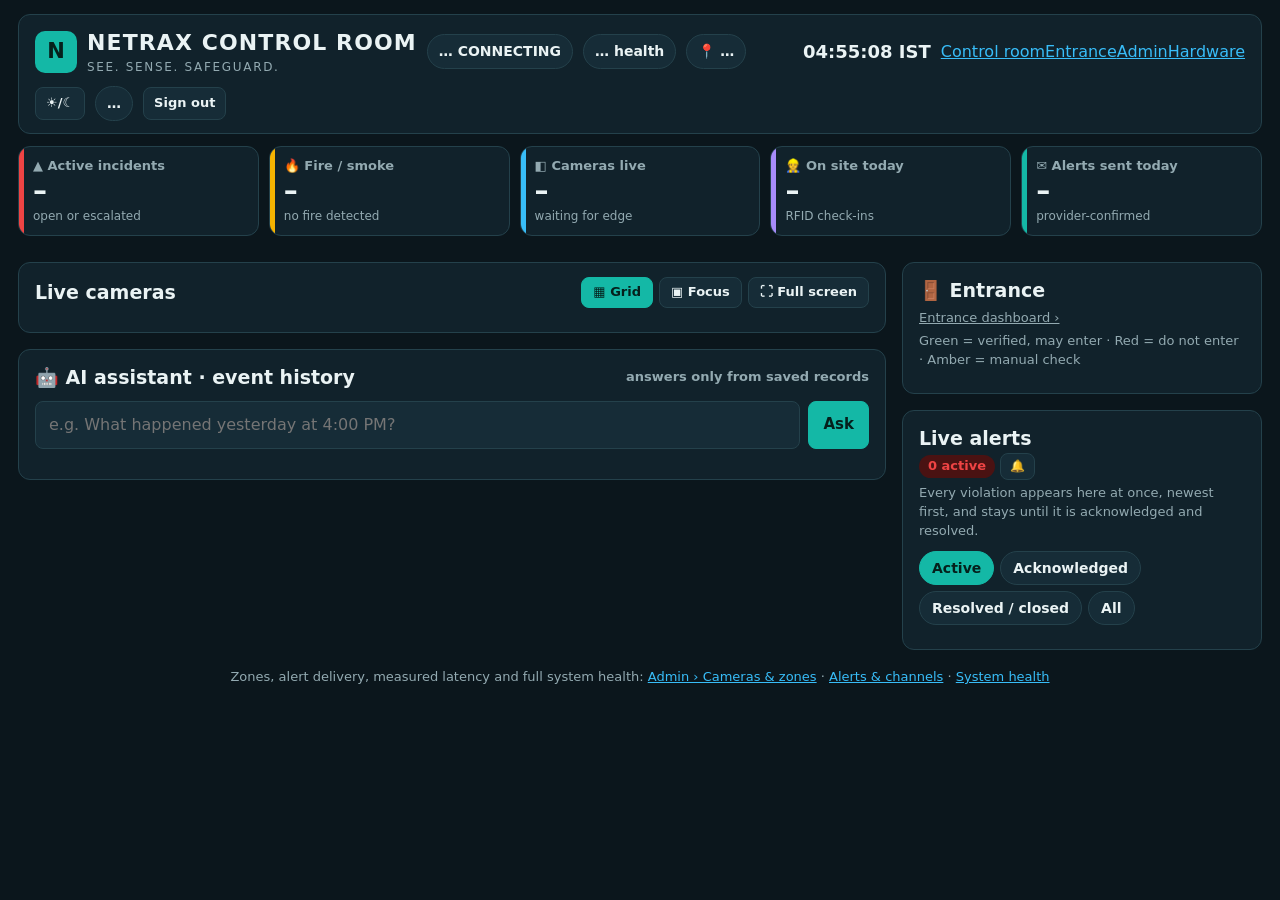
==== commit be9c532b: "Side alert panel on every page, entrance side container (green / red / amber), admin report generato" ====
--- a/dashboard/index.html
+++ b/dashboard/index.html
@@ -252,6 +252,11 @@
   </div>
 
   <div class="stack">
+    <section class="panel nxside" aria-label="Entrance results" id="gatePanel">
+      <div class="alerthead"><h2 style="margin:0">🚪 Entrance</h2><span class="sp" style="flex:1"></span><a class="small" href="/entrance">Entrance dashboard ›</a></div>
+      <p class="small" style="margin:4px 0 10px">Green = verified, may enter · Red = do not enter · Amber = manual check</p>
+      <div class="nxlist" id="gateSide"></div>
+    </section>
     <section class="panel" aria-label="Live alerts" id="alertPanel">
       <div class="alerthead" id="alertHead"><h2 style="margin:0">Live alerts</h2><span class="sp" style="flex:1"></span><span class="pill p-crit" id="nActive">0 active</span>
         <button class="btn" id="muteBtn" style="font-size:12px;padding:4px 9px" aria-pressed="false" title="Alert sound on / off">🔔</button></div>
@@ -616,7 +621,14 @@
 document.addEventListener("keydown", ev => { if (ev.key === "Escape") closeModal(); });
 
 /* ---------- entrance ---------- */
+function renderGateSide(){
+  const box = $("gateSide"); if (!box) return;
+  NetraxAlerts.keyed(box, ENTR.filter(g => Date.now() / 1000 - g.at < 3 * 3600).slice(0, 4), g => g.event_id, NetraxAlerts.gateCard,
+    "No entrance checks in the last 3 hours. The USB entrance camera decides when a person stands in front of it.");
+}
+setInterval(renderGateSide, 15000);
 function renderGate(){
+  renderGateSide();
   const box = $("gateLast"), cell = $("gateCell"); if (!box) return;
   const g = ENTR[0];
   if (!g){ cell.className = "gatecell"; box.innerHTML = `<div class="small">No checks yet. The USB camera decides when a person stands in front of it.</div>`; return; }
@@ -766,7 +778,7 @@
     else if (kind === "location"){ LOC = data; renderLoc(); }
     else if (kind === "notification"){ NOTIFS.set(data.id, Object.assign(NOTIFS.get(data.id) || {}, data)); renderNotifs(); renderBand();
       if (data.status === "failed") toast(`${CH[data.channel] || data.channel} failed`, `${data.event_id}: ${data.error || ""}`, "crit"); }
-    else if (kind === "entrance"){ ENTR = [data].concat(ENTR.filter(x => x.event_id !== data.event_id)); renderGate(); NetraxAlerts.gate(data, {compact:true}); }
+    else if (kind === "entrance"){ ENTR = [data].concat(ENTR.filter(x => x.event_id !== data.event_id)); NetraxAlerts.gate(data); renderGate(); }
     else if (kind === "ppe_ok") toast("✓ PPE complete", `${data.worker_name || data.worker_id || "Worker"} · ${data.zone_name || ""}`);
   };
   ws.onopen = () => { $("sysChip").dataset.ws = "1"; };
@@ -785,7 +797,7 @@
   $("userChip").textContent = `👤 ${ME.user || "local"} · ${String(ME.role).toUpperCase()}`;
   $("logoutBtn").hidden = !ME.auth;
   try { CAMS = await api("/api/cameras"); renderCams(); } catch {}
-  NetraxAlerts.init({canAct, onEvent: upsert, view: openEvent, tone: () => {}, mode: "none", fireBanner: false});
+  NetraxAlerts.init({canAct, onEvent: upsert, view: openEvent, tone: () => {}, rail: false, fireBanner: false});
   try { const evs = await api("/api/events?limit=300"); NetraxAlerts.seed(evs);
     evs.forEach(e => { EVENTS.set(e.event_id, e); SEEN.add(e.event_id); SIGS.set(e.event_id, (e.items_missing||[]).slice().sort().join(",") + "|" + (e.fire_level||0)); }); } catch {}
   try { MUTED = localStorage.getItem("netrax-mute") === "1"; } catch {}
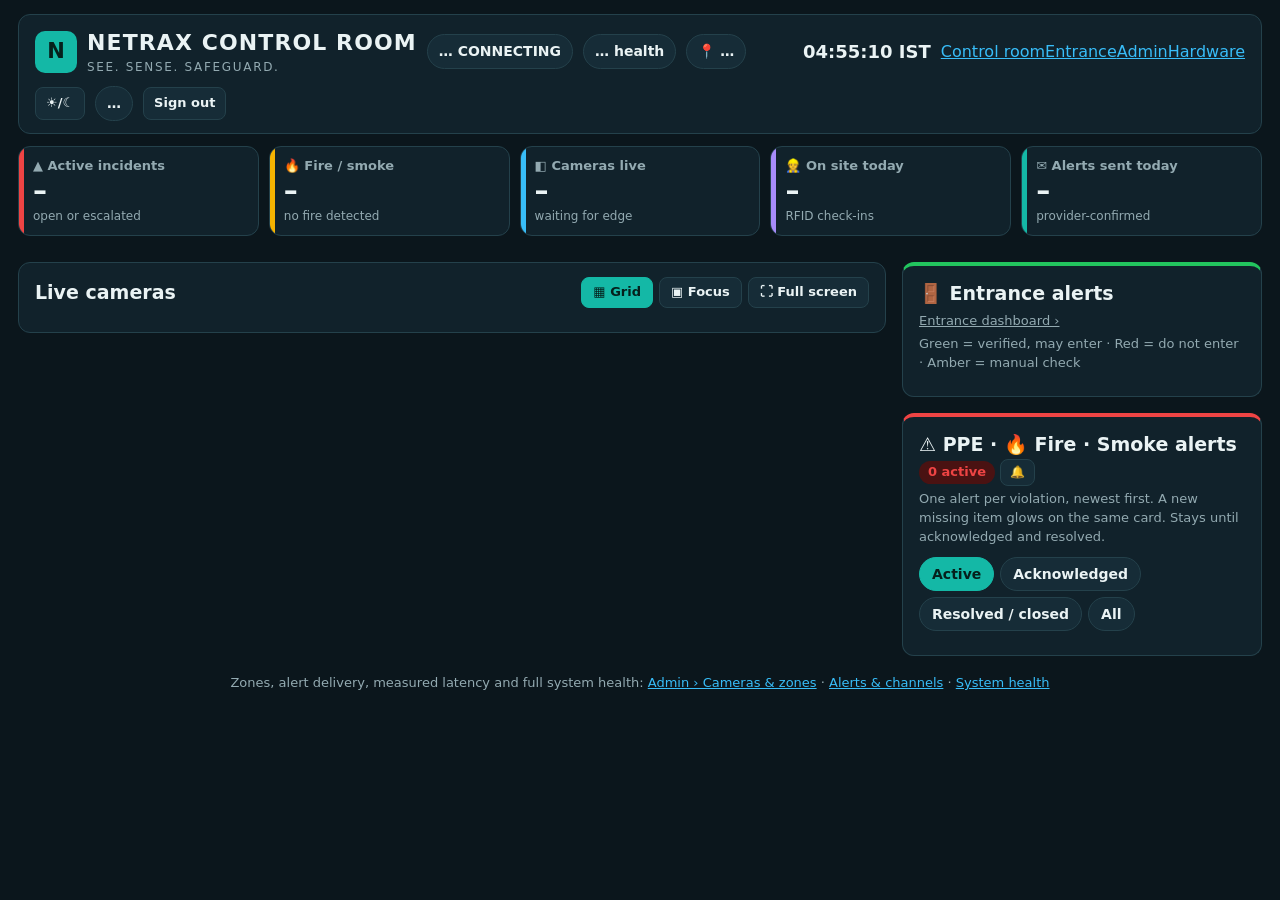
==== commit 18f536d1: "Zentrix AI command assistant (chat + voice, acts only on command, live-verified alert analysis), sep" ====
--- a/dashboard/index.html
+++ b/dashboard/index.html
@@ -173,6 +173,9 @@
 .popup .approved{border-color:var(--ok)} .popup .approved h1{color:var(--ok)}
 .popup .denied{border-color:var(--crit)} .popup .denied h1{color:var(--crit)}
 .popup .manual{border-color:var(--warn)} .popup .manual h1{color:var(--warn)}
+/* 5 Nov: two separate alert sections (entrance / PPE + fire + smoke) */
+.secbox{border-top:4px solid var(--line)} .sec-gate{border-top-color:var(--ok)} .sec-ppe{border-top-color:var(--crit)}
+.secscroll{max-height:330px;overflow:auto;padding-right:2px}
 /* assistant */
 .ask{display:flex;gap:8px}
 .ask input{flex:1;padding:11px 13px;border-radius:8px;border:1px solid var(--line);background:var(--panel2);color:var(--ink);font-size:16px}
@@ -241,26 +244,18 @@
         <button class="btn" id="unfocus" hidden>Show all cameras</button></h2>
       <div class="cams" id="cams"></div>
     </section>
-    <section class="panel" aria-label="AI assistant">
-      <h2>🤖 AI assistant · event history <span class="sp"></span><span class="small">answers only from saved records</span></h2>
-      <form class="ask" id="askForm"><label class="sr" for="askQ">Question</label>
-        <input id="askQ" placeholder="e.g. What happened yesterday at 4:00 PM?" autocomplete="off" maxlength="300">
-        <button class="btn pri" type="submit">Ask</button></form>
-      <div class="chips" id="askChips"></div>
-      <div id="askOut"></div>
+  </div>
+
+  <div class="stack">
+    <section class="panel nxside secbox sec-gate" aria-label="Entrance alerts" id="gatePanel">
+      <div class="alerthead"><h2 style="margin:0">🚪 Entrance alerts</h2><span class="sp" style="flex:1"></span><span class="small" id="gateCount"></span><a class="small" href="/entrance">Entrance dashboard ›</a></div>
+      <p class="small" style="margin:4px 0 10px">Green = verified, may enter · Red = do not enter · Amber = manual check</p>
+      <div class="nxlist secscroll" id="gateSide"></div>
     </section>
-  </div>
-
-  <div class="stack">
-    <section class="panel nxside" aria-label="Entrance results" id="gatePanel">
-      <div class="alerthead"><h2 style="margin:0">🚪 Entrance</h2><span class="sp" style="flex:1"></span><a class="small" href="/entrance">Entrance dashboard ›</a></div>
-      <p class="small" style="margin:4px 0 10px">Green = verified, may enter · Red = do not enter · Amber = manual check</p>
-      <div class="nxlist" id="gateSide"></div>
-    </section>
-    <section class="panel" aria-label="Live alerts" id="alertPanel">
-      <div class="alerthead" id="alertHead"><h2 style="margin:0">Live alerts</h2><span class="sp" style="flex:1"></span><span class="pill p-crit" id="nActive">0 active</span>
+    <section class="panel secbox sec-ppe" aria-label="PPE, fire and smoke alerts" id="alertPanel">
+      <div class="alerthead" id="alertHead"><h2 style="margin:0">⚠ PPE · 🔥 Fire · Smoke alerts</h2><span class="sp" style="flex:1"></span><span class="pill p-crit" id="nActive">0 active</span>
         <button class="btn" id="muteBtn" style="font-size:12px;padding:4px 9px" aria-pressed="false" title="Alert sound on / off">🔔</button></div>
-      <p class="small" style="margin:4px 0 10px">Every violation appears here at once, newest first, and stays until it is acknowledged and resolved.</p>
+      <p class="small" style="margin:4px 0 10px">One alert per violation, newest first. A new missing item glows on the same card. Stays until acknowledged and resolved.</p>
       <div class="tabs" role="group" aria-label="Incident filter">
         <button class="tab" data-f="active" aria-pressed="true">Active</button>
         <button class="tab" data-f="ack" aria-pressed="false">Acknowledged</button>
@@ -289,6 +284,7 @@
 
 <script src="/static/alerts.js"></script>
 <script src="/static/video.js"></script>
+<script src="/static/zentrix.js"></script>
 <script>
 const $ = id => document.getElementById(id);
 const esc = s => String(s ?? "").replace(/[&<>"']/g, c => ({"&":"&amp;","<":"&lt;",">":"&gt;",'"':"&quot;","'":"&#39;"}[c]));
@@ -472,7 +468,8 @@
     const icon = {ONLINE:"●", DEGRADED:"◐", OFFLINE:"✖", OFF:"○", STANDBY:"○"}[c.status] || "?";
     const age = FRAME_AGE[c.camera_id];
     const vf = NetraxVideo.fps[c.camera_id];
-    st.textContent = `${icon} ${c.status === "ONLINE" ? "LIVE" : c.status}${c.status === "ONLINE" || c.status === "DEGRADED" ? `${vf ? ` · ${Math.round(vf)} fps` : ""} · AI ${c.fps}/s${age != null ? ` · ${age} ms` : ""}` : ""}`;
+    if (/^picture is black/.test(c.detail || "")){ st.textContent = "◐ BLACK PICTURE · re-plug camera"; st.title = c.detail; }
+    else st.textContent = `${icon} ${c.status === "ONLINE" ? "LIVE" : c.status}${c.status === "ONLINE" || c.status === "DEGRADED" ? `${vf ? ` · ${Math.round(vf)} fps` : ""} · AI ${c.fps}/s${age != null ? ` · ${age} ms` : ""}` : ""}`;
     st.title = "video pictures per second · AI checks per second · picture age";
     if (off) off.innerHTML = c.status === "OFF" ? `<div class="offmsg"><b>Camera not connected</b><span>Connect a phone with IP Webcam to the same Wi-Fi, then run tools.find_phones --write.</span></div>`
       : `<div class="offmsg"><b>No picture</b><span>${esc(c.detail || "No signal")}</span></div>`;
@@ -526,7 +523,7 @@
 
 /* ---------- incidents ---------- */
 function inFilter(e){
-  if (e.type === "entrance_check" && e.status === "closed" && FILTER !== "all" && FILTER !== "done") return false;
+  if (e.type === "entrance_check") return false;        // 5 Nov: entrance results have their own section
   if (FILTER === "active") return ACTIVE.has(e.status);
   if (FILTER === "ack") return e.status === "acknowledged";
   if (FILTER === "done") return DONE.has(e.status);
@@ -623,6 +620,9 @@
 /* ---------- entrance ---------- */
 function renderGateSide(){
   const box = $("gateSide"); if (!box) return;
+  const day0 = new Date(new Date().toLocaleString("en-US", {timeZone:TZ})).setHours(0,0,0,0) / 1000;
+  const td = ENTR.filter(g => g.at >= day0), r = g => g.override ? g.override.decision : g.result;
+  $("gateCount").textContent = td.length ? `today ✓ ${td.filter(g => r(g) === "approved").length} · ✖ ${td.filter(g => r(g) === "denied").length} · ⚠ ${td.filter(g => r(g) === "manual").length}` : "";
   NetraxAlerts.keyed(box, ENTR.filter(g => Date.now() / 1000 - g.at < 3 * 3600).slice(0, 4), g => g.event_id, NetraxAlerts.gateCard,
     "No entrance checks in the last 3 hours. The USB entrance camera decides when a person stands in front of it.");
 }
@@ -711,27 +711,6 @@
 }
 setInterval(() => { const b = {}; for (const k in PERF){ b[k] = PERF[k].splice(0); } if (b.preview_age_ms.length || b.dashboard_event_ms.length) post("/api/perf/client", b).catch(()=>{}); }, 10000);
 
-/* ---------- AI assistant ---------- */
-const EXAMPLES = ["What happened yesterday at 4:00 PM?", "Any fire or smoke today?", "Show helmet violations in the last 2 hours", "Entrance denied today", "Open alerts in the welding bay", "Who entered the welding bay today?"];
-$("askChips").innerHTML = EXAMPLES.map(q => `<button type="button" data-q="${esc(q)}">${esc(q)}</button>`).join("");
-$("askChips").onclick = ev => { const b = ev.target.closest("[data-q]"); if (b){ $("askQ").value = b.dataset.q; ask(); } };
-$("askForm").onsubmit = ev => { ev.preventDefault(); ask(); };
-async function ask(){
-  const q = $("askQ").value.trim(); if (!q) return;
-  $("askOut").innerHTML = `<div class="answer"><span class="small">Searching the event database…</span></div>`;
-  try {
-    const r = await post("/api/assistant", {question: q});
-    $("askOut").innerHTML = `<div class="answer"><div class="ans">${esc(r.answer)}</div>
-      ${r.details && r.details.length ? `<ul>${r.details.map(d => `<li>${esc(d)}</li>`).join("")}</ul>` : ""}
-      <div class="note">Searched ${esc(r.interpretation.from)} → ${esc(r.interpretation.to)}${Object.keys(r.interpretation.filters).length ? " · filters: " + esc(Object.entries(r.interpretation.filters).map(([k,v]) => k + "=" + (Array.isArray(v) ? v.join("/") : v)).join(", ")) : ""}.
-        ${r.notes.length ? esc(r.notes.join(". ")) + "." : ""} ${r.unavailable.length ? "Unavailable: " + esc(r.unavailable.join("; ")) + "." : ""} ${r.llm ? "Worded by an LLM from these records only." : "Answer built only from database records."}</div>
-      ${r.records.length ? `<div class="recs">${r.records.slice().reverse().map(c => `<div class="rec" data-a="view" data-id="${esc(c.event_id)}" role="button" tabindex="0">
-        ${c.snapshot ? `<img src="${c.snapshot}" alt="" loading="lazy">` : `<span class="small" style="width:72px;text-align:center">no image</span>`}
-        <div><b>${esc(c.what)}</b>${c.clip ? ` <span class="pill p-info">▶ clip</span>` : ""}<br><small>${esc(c.time)} · ${esc(c.zone || "")} · ${esc(c.camera || "station")} · ${esc(c.status)}${c.worker ? " · " + esc(c.worker) : ""}</small></div></div>`).join("")}</div>` : ""}
-      ${r.attendance && r.attendance.length ? `<div class="note">RFID: ${r.attendance.map(a => esc(`${a.time} ${a.name || a.worker_id || "?"} ${a.event || ""}`)).join(" · ")}</div>` : ""}</div>`;
-  } catch (x){ $("askOut").innerHTML = `<div class="answer">Could not answer: ${esc(x.message)}</div>`; }
-}
-
 /* ---------- toasts, sound ---------- */
 function toast(head, body, kind){
   const t = document.createElement("div"); t.className = "toast";
@@ -806,6 +785,15 @@
   try { (await api("/api/notifications?limit=100")).forEach(n => NOTIFS.set(n.id, n)); renderNotifs(); } catch {}
   try { ENTR = await api("/api/entrance?limit=20"); renderGate(); } catch {}
   try { LOC = await api("/api/location"); renderLoc(); } catch {}
+  NetraxZentrix.init({handlers: {                       // 5 Nov: what Zentrix may do on this page (on command only)
+    focus: o => { FOCUS = o.cam; renderCams(); $("camPanel").scrollIntoView({behavior: "smooth", block: "start"}); },
+    unfocus: () => { FOCUS = null; VIEW = "grid"; renderCams(); $("camPanel").scrollIntoView({behavior: "smooth", block: "start"}); },
+    view: o => { FOCUS = null; VIEW = o.mode; try { localStorage.setItem("netrax-cam-view", VIEW); } catch {} renderCams(); },
+    fullscreen: () => { const p = $("camPanel"); if (p.requestFullscreen) p.requestFullscreen().catch(() => { FOCUS = null; VIEW = "big"; renderCams();
+      toast("Full screen", "The browser allows full screen only after a click - press ⛶ Full screen. Focus view is on."); }); },
+    event: o => openEvent(o.id),
+    mute: o => { MUTED = o.on; $("muteBtn").textContent = MUTED ? "🔕" : "🔔"; $("muteBtn").setAttribute("aria-pressed", MUTED); try { localStorage.setItem("netrax-mute", MUTED ? "1" : "0"); } catch {} },
+    theme: o => { document.documentElement.dataset.theme = o.mode; try { localStorage.setItem("netrax-cr-theme", o.mode); } catch {} }}});
   SEEN.add("_boot");
   renderIncidents(); renderAlertZone(); refreshSlow();
   connect();
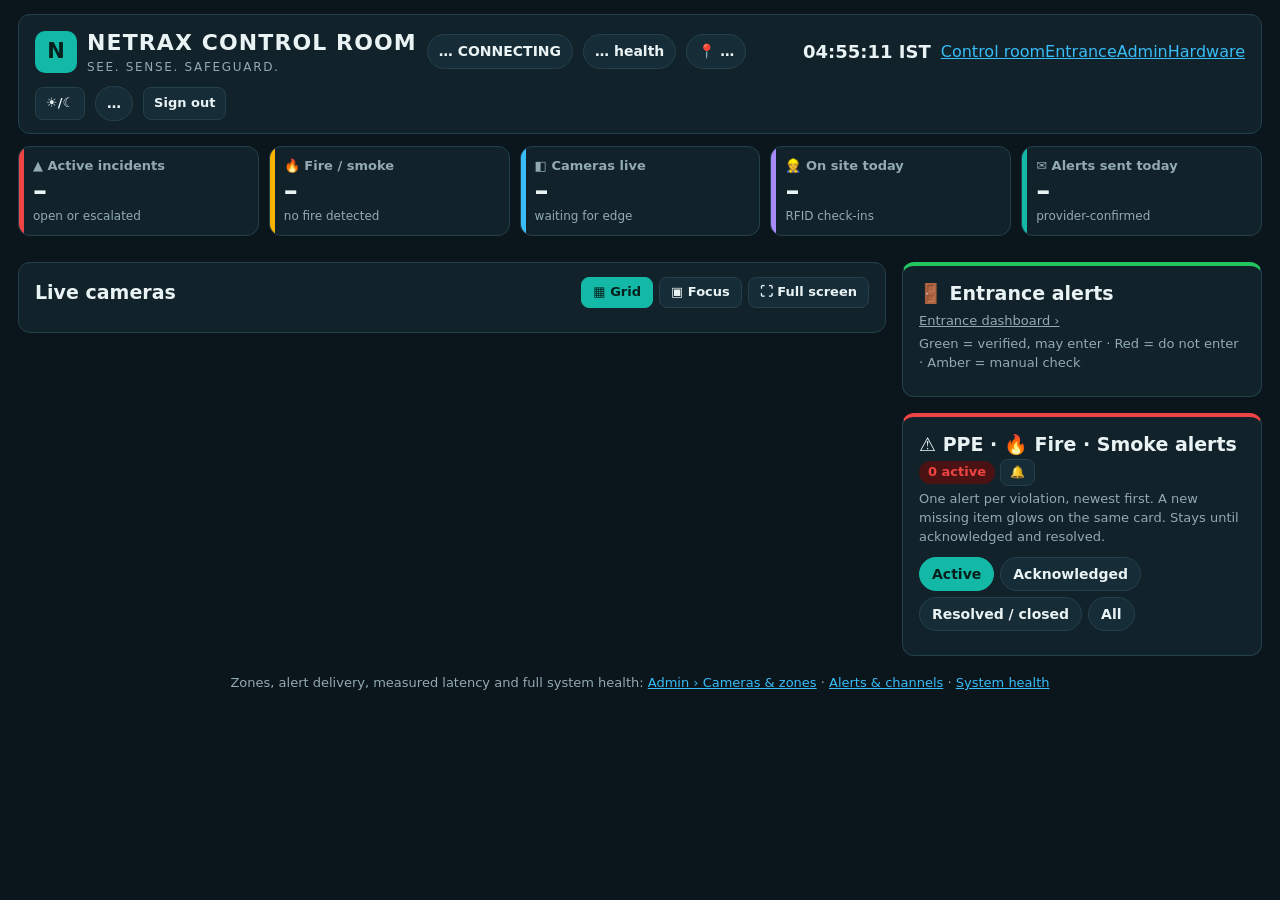
==== commit 67a2a11e: "Dashboards always load the newest version (no-cache + versioned assets), entrance cards green PERMIT" ====
--- a/dashboard/index.html
+++ b/dashboard/index.html
@@ -208,7 +208,7 @@
 @media (max-width:1250px){.main{grid-template-columns:1fr}.three{grid-template-columns:1fr}.two{grid-template-columns:1fr}}
 @media (max-width:700px){.cams{grid-template-columns:1fr}.bigpanel,.bigpanel.withfeed{grid-template-columns:1fr}.bigpanel .acts,.bigpanel .feed{grid-column:auto;grid-row:auto;width:100%}.overlay .grid{grid-template-columns:1fr}.kv{grid-template-columns:1fr}}
 </style>
-<link rel="stylesheet" href="/static/nx.css">
+<link rel="stylesheet" href="/static/nx.css?v=5nov2">
 </head>
 <body>
 <div class="nxvig" aria-hidden="true"></div>
@@ -282,9 +282,9 @@
 <div class="modal" id="modal" role="dialog" aria-labelledby="mTitle"><div class="box" id="mBox"></div></div>
 <div class="toasts" id="toasts" aria-live="polite"></div>
 
-<script src="/static/alerts.js"></script>
-<script src="/static/video.js"></script>
-<script src="/static/zentrix.js"></script>
+<script src="/static/alerts.js?v=5nov2"></script>
+<script src="/static/video.js?v=5nov2"></script>
+<script src="/static/zentrix.js?v=5nov2"></script>
 <script>
 const $ = id => document.getElementById(id);
 const esc = s => String(s ?? "").replace(/[&<>"']/g, c => ({"&":"&amp;","<":"&lt;",">":"&gt;",'"':"&quot;","'":"&#39;"}[c]));
@@ -635,7 +635,7 @@
   const r = g.override ? g.override.decision : g.result, w = NetraxAlerts.who(g);
   const age = Date.now()/1000 - g.at;
   cell.className = "gatecell" + (age < 120 || (r === "manual" && !g.override) ? " " + r : "");
-  box.innerHTML = `<div class="nx-display gh ${r}">${{approved:"✓ VERIFIED — MAY ENTER", denied:"✖ DO NOT ENTER", manual:"⚠ MANUAL CHECK"}[r]}</div>
+  box.innerHTML = `<div class="nx-display gh ${r}">${{approved:"🟢 VERIFIED · PERMITTED", denied:"🔴 NOT VERIFIED · NOT PERMITTED", manual:"🟠 MANUAL CHECK"}[r]}</div>
     <div class="gw">${esc(w.name)}</div><div class="items">${NetraxAlerts.chips(g)}</div><div class="small">${esc(g.time)}${g.decision_ms != null ? ` · ${g.decision_ms} ms` : ""}</div>`;
 }
 
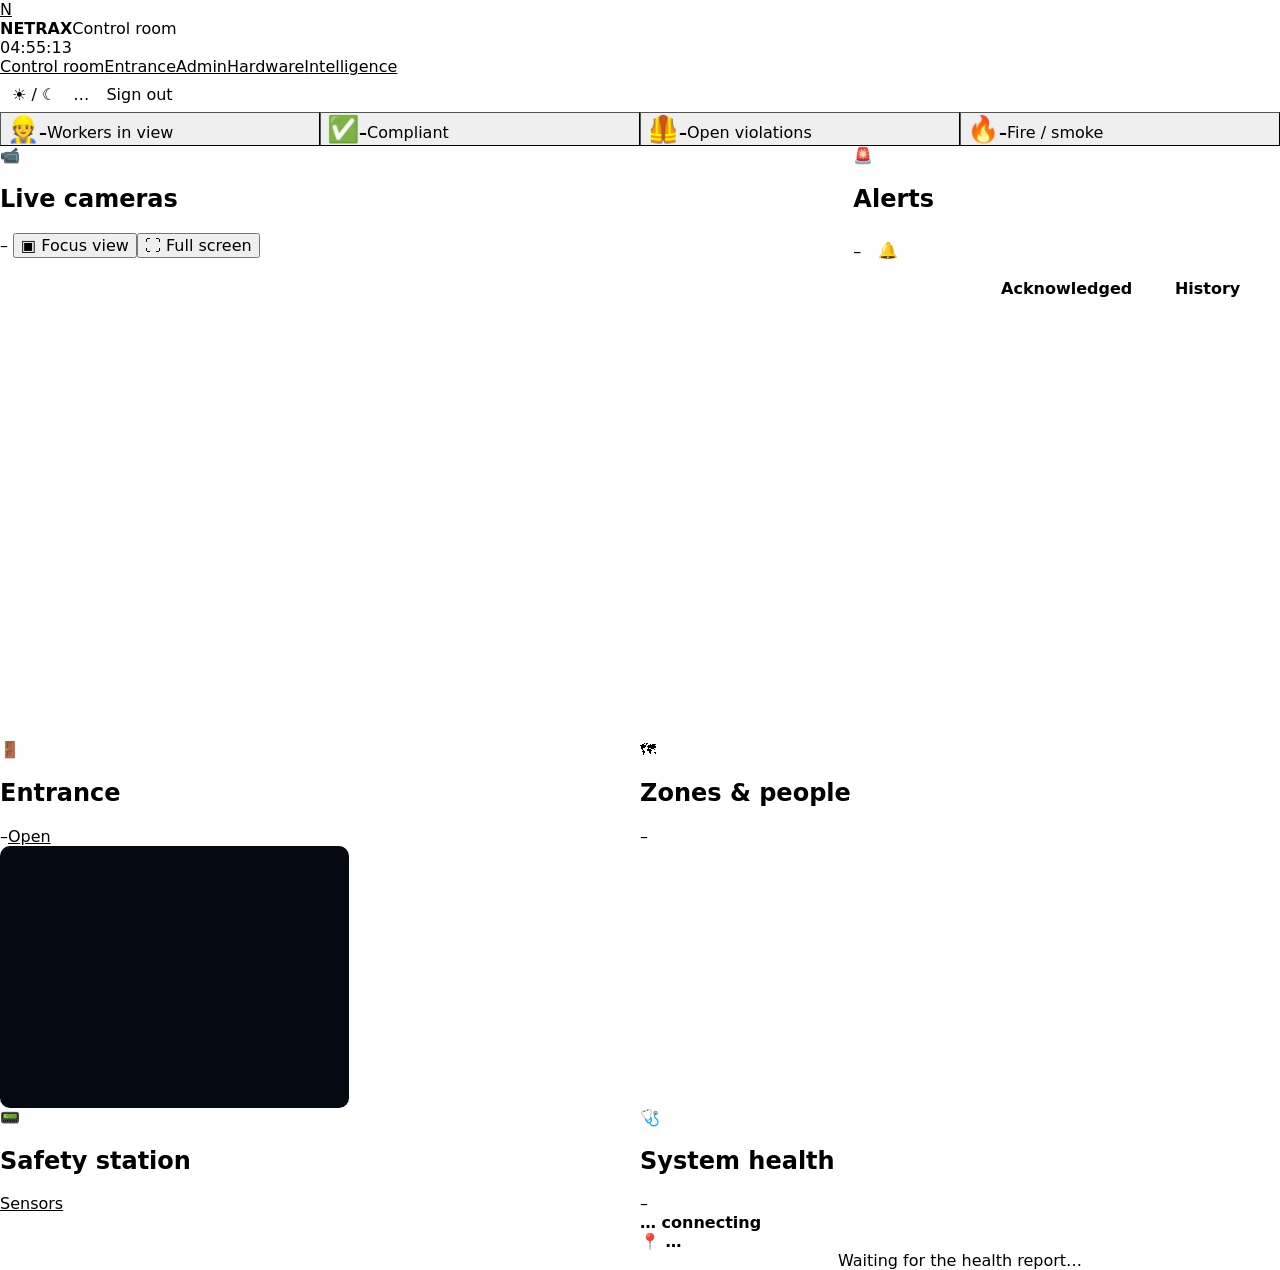
==== commit 64a23fcf: "Polish + alert reliability (team prompt pack 0-11), goggles vs normal glasses - One design system (n" ====
--- a/dashboard/index.html
+++ b/dashboard/index.html
@@ -4,299 +4,258 @@
 <meta charset="utf-8">
 <meta name="viewport" content="width=device-width, initial-scale=1">
 <title>NETRAX Control Room</title>
+<script>try { var t = new URLSearchParams(location.search).get("theme") || localStorage.getItem("netrax-cr-theme"); if (t) document.documentElement.dataset.theme = t; } catch (e) {}</script>
+<link rel="stylesheet" href="/static/nx.css?v=12nov1">
 <style>
-:root{
-  --bg:#0b161c; --panel:#11222b; --panel2:#162c37; --ink:#eaf3f4; --muted:#93aab1; --line:#24414b;
-  --ok:#22c55e; --ok-bg:#0f3a24; --warn:#f5b301; --warn-bg:#3d3006; --crit:#ef4444; --crit-bg:#4a1212;
-  --info:#38bdf8; --info-bg:#0c3346; --grey:#64748b; --teal:#14b8a6; --r:12px;
-}
-:root[data-theme="light"]{
-  --bg:#eef3f4; --panel:#ffffff; --panel2:#f3f7f8; --ink:#0f1f26; --muted:#4f6a73; --line:#d4e0e3;
-  --ok:#15803d; --ok-bg:#dcfce7; --warn:#a16207; --warn-bg:#fef3c7; --crit:#b91c1c; --crit-bg:#fee2e2;
-  --info:#0369a1; --info-bg:#e0f2fe; --grey:#64748b;
-}
+/* 12 Nov polish (team prompt pack, Prompt 2): calm control room readable from 2 m. Shared look = nx.css;
+   only the page layout lives here. Top: 4 KPI tiles. Left 2/3: cameras. Right 1/3: ONE alerts list (fire on top)
+   + entrance. Below: zones & people · safety station · system health (equal height, lists scroll inside). */
 *{box-sizing:border-box}
-html,body{margin:0;background:var(--bg);color:var(--ink);font:16px/1.45 "Segoe UI",system-ui,-apple-system,Roboto,Arial,sans-serif}
-button,input,select{font:inherit}
+html,body{margin:0;color:var(--ink);font-family:"Segoe UI",system-ui,-apple-system,Roboto,Arial,sans-serif}
+button,input,select{font:inherit;color:inherit}
 a{color:var(--info)}
-.wrap{padding:14px 18px 28px;max-width:1920px;margin:0 auto}
-/* ---------- header ---------- */
-header{display:flex;align-items:center;gap:10px;flex-wrap:wrap;background:var(--panel);border:1px solid var(--line);border-radius:var(--r);padding:12px 16px}
-.logo{width:42px;height:42px;border-radius:10px;background:var(--teal);color:#05201c;display:grid;place-items:center;font-weight:800;font-size:21px;flex:none}
-header h1{margin:0;font-size:22px;letter-spacing:.05em}
-header .tag{margin:0;color:var(--muted);font-size:12px;letter-spacing:.14em}
-.hgrow{flex:1}
-.chip{display:inline-flex;align-items:center;gap:7px;padding:6px 11px;border-radius:999px;font-weight:700;font-size:14px;border:1px solid var(--line);background:var(--panel2);white-space:nowrap}
-.chip.ok{color:var(--ok);border-color:var(--ok)} .chip.warn{color:var(--warn);border-color:var(--warn)}
-.chip.fail,.chip.crit{color:var(--crit);border-color:var(--crit)} .chip.info{color:var(--info);border-color:var(--info)}
-.clock{font-variant-numeric:tabular-nums;font-size:18px;font-weight:700}
-.navl{color:var(--ink);text-decoration:none;border:1px solid var(--line);padding:6px 10px;border-radius:8px;font-size:13px}
-.navl:hover,.navl:focus-visible{background:var(--panel2);outline:none}
-.btn{border:1px solid var(--line);background:var(--panel2);color:var(--ink);border-radius:8px;padding:8px 14px;font-weight:700;cursor:pointer;font-size:15px}
-.btn:hover{filter:brightness(1.15)} .btn:disabled{opacity:.5;cursor:default}
-.btn.pri{background:var(--teal);color:#05201c;border-color:var(--teal)}
-.btn.red{background:var(--crit);color:#fff;border-color:var(--crit)} .btn.amber{background:var(--warn);color:#1f1600;border-color:var(--warn)}
-.btn.big{font-size:18px;padding:12px 22px}
-.btn:focus-visible,input:focus-visible,select:focus-visible{outline:3px solid var(--info);outline-offset:2px}
-/* ---------- health strip ---------- */
-.healthbar{display:none;margin-top:10px;border-radius:var(--r);padding:10px 16px;font-size:15px;border:1px solid}
-.healthbar.show{display:block} .healthbar.warn{background:var(--warn-bg);border-color:var(--warn)} .healthbar.fail{background:var(--crit-bg);border-color:var(--crit)}
-.healthbar b{margin-right:8px}
-/* ---------- emergency (section 2) + fire (sections 8-9) ---------- */
-body.emergency .wrap{box-shadow:inset 0 0 0 8px var(--crit);border-radius:6px}
-body.emergency header{background:var(--crit-bg);border-color:var(--crit)}
-.alertzone{display:flex;flex-direction:column;gap:12px;margin-top:12px}
-.bigpanel{border-radius:var(--r);padding:16px 18px;border:3px solid;display:grid;grid-template-columns:minmax(0,1fr) auto;gap:6px 18px;align-items:start}
-.bigpanel.crit{background:var(--crit-bg);border-color:var(--crit)} .bigpanel.warn{background:var(--warn-bg);border-color:var(--warn)}
-.bigpanel.ack{background:var(--info-bg);border-color:var(--info);border-width:2px}
-.bigpanel h2{margin:0;font-size:28px;line-height:1.15;letter-spacing:.02em}
-.bigpanel .what{font-size:22px;font-weight:700}
-.bigpanel .facts{display:flex;flex-wrap:wrap;gap:6px 22px;font-size:17px}
-.bigpanel .facts b{font-weight:700}
-.bigpanel .acts{display:flex;flex-direction:column;gap:8px;grid-row:1/span 4;grid-column:2}
-.bigpanel .feed{width:min(420px,32vw);aspect-ratio:16/10;object-fit:cover;border-radius:8px;background:#000;grid-column:2;grid-row:1/span 4}
-.bigpanel.withfeed{grid-template-columns:minmax(0,1fr) auto auto}
-.bigpanel.withfeed .acts{grid-column:3}
-.items{display:flex;flex-wrap:wrap;gap:8px}
-.item{font-weight:800;font-size:18px;padding:5px 12px;border-radius:8px;background:var(--crit);color:#fff;letter-spacing:.03em}
-.item.ok{background:var(--ok);color:#03210f}.item.unk{background:var(--warn);color:#1f1600}
-.violations{border:3px solid var(--crit);background:var(--crit-bg);border-radius:var(--r);padding:12px 14px}
-.vhead{display:flex;align-items:baseline;gap:14px;flex-wrap:wrap;margin-bottom:10px}.vhead h2{margin:0;font-size:26px}
-.vgrid{display:grid;grid-template-columns:repeat(auto-fill,minmax(440px,1fr));gap:10px}
-.vcard{background:var(--panel);border:2px solid var(--crit);border-radius:10px;padding:10px 12px;display:flex;flex-direction:column;gap:8px}
-.vtop{display:flex;gap:10px;align-items:flex-start}.vtop>div{flex:1}
-.vtop img{width:130px;aspect-ratio:16/10;object-fit:cover;border-radius:6px;cursor:zoom-in;background:#000}
-.vt{font-size:19px;font-weight:900;color:var(--crit);margin-bottom:6px}
-.vcard .facts{display:flex;flex-wrap:wrap;gap:4px 16px;font-size:15px}
-.vcard .row{display:flex;gap:6px;flex-wrap:wrap}
-.pulse{animation:pulse 1.1s infinite}
-@keyframes pulse{50%{filter:brightness(1.35)}}
-@media (prefers-reduced-motion:reduce){.pulse{animation:none}}
-.overlay{position:fixed;inset:0;z-index:80;background:rgba(127,10,10,.96);color:#fff;display:none;flex-direction:column;padding:28px 34px;gap:16px;overflow:auto}
+[hidden]{display:none!important}
+.wrap{padding:var(--sp-3) var(--sp-4) var(--sp-5);max-width:1920px;margin:0 auto;display:flex;flex-direction:column;gap:var(--sp-4)}
+.muted{color:var(--muted)}
+img[data-live]:not([src]),#evacImg:not([src]){visibility:hidden}
+
+/* KPI tiles */
+.kpis{display:grid;grid-template-columns:repeat(4,minmax(0,1fr));gap:var(--sp-4)}
+.kpis .nx-kpi{cursor:pointer;border-width:1px;text-align:left;font:inherit;color:inherit}
+.kpis .nx-kpi .ki{font-size:26px;width:34px;text-align:center}
+
+/* main layout */
+/* the camera panel sets the row height (tiles stretch, bigger video); the alerts panel fills the same height and scrolls */
+.cr{display:grid;grid-template-columns:minmax(0,2fr) minmax(360px,1fr);gap:var(--sp-4);align-items:stretch;min-height:min(66vh,680px)}
+.side{position:relative;min-width:0;min-height:520px}
+.side>#ppeBox{position:absolute;inset:0}
+#ppeBox .nx-panel-body{overflow:hidden}
+#ppeBox .alist{flex:1;min-height:0;max-height:none}
+#camPanel .nx-panel-body{overflow:hidden}
+.lower{display:grid;grid-template-columns:repeat(4,minmax(0,1fr));gap:var(--sp-4);align-items:stretch}
+.lower .nx-panel-body{max-height:440px}
+@media (max-width:1500px){.lower{grid-template-columns:repeat(2,minmax(0,1fr))}}
+@media (max-width:1250px){.cr{grid-template-columns:minmax(0,1fr);min-height:0}.side{min-height:0}.side>#ppeBox{position:static}#ppeBox .alist{max-height:560px}}
+@media (max-width:1100px){.lower{grid-template-columns:minmax(0,1fr)}.kpis{grid-template-columns:repeat(2,minmax(0,1fr))}}
+
+/* cameras */
+.cams{display:grid;grid-template-columns:repeat(auto-fit,minmax(420px,1fr));gap:var(--sp-3)}
+.cams.tri,.cams.focus{flex:1;grid-auto-rows:minmax(0,1fr)}
+.cams.tri{grid-template-columns:minmax(0,2fr) minmax(0,1fr) minmax(0,1fr)}
+.cams.tri .cam,.cams.focus .cam{display:flex;flex-direction:column}
+.cams.tri .screen,.cams.focus .screen{aspect-ratio:auto;flex:1;min-height:340px}
+.cams.focus{grid-template-columns:1fr}
+.cams.big{grid-template-columns:repeat(3,minmax(0,1fr))}.cams.big .cam.lead{grid-column:1/-1}
+#camPanel .nx-panel-body{display:flex;flex-direction:column}
+@media (max-width:1100px){.cams.tri{grid-template-columns:1fr 1fr}.cams.tri .cam:first-child{grid-column:1/-1}.cams.tri .screen{min-height:260px}}
+@media (max-width:760px){.cams,.cams.tri{grid-template-columns:1fr!important}}
+.cam{position:relative;border-radius:var(--rad);overflow:hidden;border:1px solid var(--line);background:#040912}
+.cam.alert{border:2px solid var(--crit)}.cam.warn{border:2px solid var(--warn)}.cam.off{border-style:dashed}
+.cam .screen{position:relative;aspect-ratio:16/9;display:grid;place-items:center;color:#c8d3e3;text-align:center}
+.cam img{position:absolute;inset:0;width:100%;height:100%;object-fit:contain;background:#000}
+.cam .top{position:absolute;left:0;right:0;top:0;display:flex;gap:var(--sp-2);align-items:center;padding:var(--sp-3);z-index:2;background:linear-gradient(rgba(0,0,0,.7),rgba(0,0,0,0))}
+.cam .name{font:600 var(--fs-m) var(--display);color:#fff;text-shadow:0 1px 2px #000}
+.cam .st{margin-left:auto;display:inline-flex;align-items:center;gap:6px;font-size:var(--fs-xs);font-weight:700;color:#fff;background:rgba(5,10,20,.7);border-radius:999px;padding:4px 10px;white-space:nowrap}
+.cam .st .nx-dot{width:9px;height:9px}
+.cam .badge{position:absolute;left:var(--sp-3);bottom:var(--sp-3);z-index:2;display:flex;align-items:center;gap:var(--sp-2);padding:6px 10px;border-radius:10px;background:rgba(5,10,20,.82);border:2px solid var(--crit);color:#fff;font:700 var(--fs-s) var(--display);max-width:calc(100% - 200px)}
+.cam .badge.ok{border-color:var(--ok)}.cam .badge.warn{border-color:var(--warn)}
+.cam .badge .ppe-row{gap:2px}.cam .badge .ppe-i{min-width:0;padding:0}.cam .badge .ppe-i small{display:none}
+.tbtns{position:absolute;right:var(--sp-3);bottom:var(--sp-3);z-index:3;display:flex;gap:6px}
+.tbtns button{min-height:32px;background:rgba(5,10,20,.75);color:#fff;border:1px solid rgba(255,255,255,.25);border-radius:999px;padding:0 12px;cursor:pointer;font-size:var(--fs-s);font-weight:600;white-space:nowrap}
+.tbtns .pw{color:#fca5a5}
+.offmsg{display:grid;gap:var(--sp-2);padding:0 var(--sp-5);font-size:var(--fs-s);color:var(--muted)}
+.offmsg b{font:600 var(--fs-l) var(--display);color:#dbe4f2}
+.offmsg .pw-big{justify-self:center}
+#camPanel:fullscreen{overflow:auto;background:var(--bg);padding:var(--sp-4)}
+
+/* alerts panel: fire strip + tabs + one list */
+.firestrip{display:flex;flex-direction:column;gap:var(--sp-2)}
+.fireclear{display:flex;align-items:center;gap:var(--sp-2);padding:10px var(--sp-3);border-radius:10px;background:var(--ok-bg);color:var(--ok);font-weight:700}
+.firebig{border:2px solid var(--crit);border-radius:var(--rad);background:var(--crit-bg);padding:var(--sp-3);display:flex;flex-direction:column;gap:var(--sp-2)}
+.firebig.verify{border-color:var(--warn);background:var(--warn-bg)}
+.firebig .fh{font:700 var(--fs-xl)/1.1 var(--display);color:var(--crit)}
+.firebig.verify .fh{color:var(--warn)}
+.firebig .where{font-size:var(--fs-s);color:var(--ink)}
+.firebig .ffeed{position:relative;border-radius:10px;overflow:hidden;background:#000;aspect-ratio:16/9}
+.firebig .ffeed img{position:absolute;inset:0;width:100%;height:100%;object-fit:contain}
+.firebig .acts{display:flex;gap:var(--sp-2);flex-wrap:wrap}
+.tabs{display:flex;gap:var(--sp-1);padding:3px;border-radius:10px;background:var(--panel2);border:1px solid var(--line)}
+.tab{flex:1;min-height:34px;border:0;background:transparent;color:var(--muted);border-radius:8px;font-weight:600;font-size:var(--fs-s);cursor:pointer}
+.tab[aria-pressed="true"]{background:var(--info);color:#fff}
+.tab i{font-style:normal;margin-left:6px;opacity:.85}
+.alist{display:flex;flex-direction:column;gap:var(--sp-3);max-height:620px;overflow:auto;padding-right:2px}
+.empty{color:var(--muted);text-align:center;padding:var(--sp-4);font-size:var(--fs-s);border:1px dashed var(--line);border-radius:var(--rad)}
+.empty b{color:var(--ok);font-weight:700}
+.ibtn{min-height:36px;border:1px solid var(--line);background:var(--panel2);border-radius:10px;padding:0 12px;cursor:pointer;font-size:var(--fs-s)}
+
+/* entrance */
+.gtop{display:grid;grid-template-columns:minmax(0,1.2fr) minmax(0,1fr);gap:var(--sp-3)}
+.gfeed{position:relative;border-radius:10px;background:#040912;overflow:hidden;aspect-ratio:4/3;display:grid;place-items:center;text-align:center;border:1px solid var(--line)}
+.gfeed img{position:absolute;inset:0;width:100%;height:100%;object-fit:contain}
+.gfeed .offmsg b{font-size:var(--fs-m)}
+.gstats{display:grid;grid-template-rows:repeat(3,1fr);gap:var(--sp-2)}
+.gs{border-radius:10px;padding:0 var(--sp-3);display:flex;align-items:center;justify-content:space-between;font-weight:600;font-size:var(--fs-s);border:1px solid var(--line)}
+.gs b{font:700 var(--fs-xl) var(--display)}
+.gs.ok{background:var(--ok-bg);color:var(--ok)}.gs.crit{background:var(--crit-bg);color:var(--crit)}.gs.warn{background:var(--warn-bg);color:var(--warn)}
+#gateSide{display:flex;flex-direction:column;gap:var(--sp-2)}
+
+/* zones, station, health */
+.zrow{border:1px solid var(--line);border-left:5px solid var(--ok);border-radius:10px;padding:var(--sp-2) var(--sp-3);background:var(--panel2);display:flex;flex-direction:column;gap:var(--sp-1)}
+.zrow.warn{border-left-color:var(--warn)}.zrow.crit{border-left-color:var(--crit)}
+.zrow .zh{display:flex;align-items:center;gap:var(--sp-2)}
+.zrow .zh b{font:600 var(--fs-m) var(--display);flex:1;min-width:0}
+.zrow .zp{font-size:var(--fs-s);color:var(--muted)}
+.zrow .ppe-i{min-width:38px}.zrow .ppe-i small{display:none}
+.stlvl{display:flex;align-items:center;gap:var(--sp-3);padding:10px var(--sp-3);border-radius:10px;border:1px solid var(--line)}
+.stlvl b{font:700 var(--fs-l) var(--display);letter-spacing:.03em}
+.stlvl.NORMAL{background:var(--ok-bg)}.stlvl.NORMAL b{color:var(--ok)}
+.stlvl.WARNING,.stlvl.FAULT{background:var(--warn-bg)}.stlvl.WARNING b,.stlvl.FAULT b{color:var(--warn)}
+.stlvl.CRITICAL{background:var(--crit-bg);border-color:var(--crit)}.stlvl.CRITICAL b{color:var(--crit)}
+.stlvl.OFFLINE b{color:var(--unk)}
+.rd{display:grid;grid-template-columns:repeat(3,minmax(0,1fr));gap:var(--sp-2)}
+.r{border-radius:10px;background:var(--panel2);border:1px solid var(--line);padding:var(--sp-2) var(--sp-3);min-height:68px}
+.r small{display:block;font-size:var(--fs-xs);color:var(--muted);font-weight:600}
+.r b{font:700 var(--fs-l) var(--display);font-variant-numeric:tabular-nums}.r b i{font:600 var(--fs-xs) "Segoe UI",sans-serif;color:var(--muted);font-style:normal;margin-left:2px}
+.r.bad{border-color:var(--crit);background:var(--crit-bg)}.r.bad b{color:var(--crit)}
+.outs{display:flex;gap:var(--sp-2);flex-wrap:wrap}
+.hrow{display:flex;gap:var(--sp-3);align-items:center;padding:var(--sp-2) 0;border-bottom:1px solid var(--line)}
+.hrow:last-child{border-bottom:0}
+.hrow b{flex:1;min-width:0;font-weight:600}
+.hrow .hs{font-size:var(--fs-xs);font-weight:700;letter-spacing:.05em}
+.hrow .hs.ok{color:var(--ok)}.hrow .hs.warn{color:var(--warn)}.hrow .hs.fail{color:var(--crit)}.hrow .hs.off{color:var(--unk)}
+.hrow .nx-dot.fail{background:var(--crit)}.hrow .nx-dot.off{background:var(--unk)}
+details.okl summary{cursor:pointer;color:var(--muted);font-size:var(--fs-s);padding:var(--sp-2) 0}
+#sysChip,#locChip{display:flex;align-items:center;gap:var(--sp-2);font-weight:700}
+#sysChip.ok{color:var(--ok)}#sysChip.warn{color:var(--warn)}#sysChip.crit{color:var(--crit)}
+#locChip{font-weight:600}
+
+/* L3 overlay, details drawer, toasts */
+.overlay{position:fixed;inset:0;z-index:80;color:#fff;display:none;flex-direction:column;padding:28px 34px;gap:var(--sp-4);overflow:auto;background:radial-gradient(circle at 50% 20%,rgba(185,20,40,.97),rgba(90,5,16,.98))}
 .overlay.show{display:flex}
-.overlay h1{font-size:clamp(34px,5.2vw,78px);line-height:1.05;margin:0;letter-spacing:.02em}
+.overlay h1{font:700 clamp(34px,5.2vw,78px)/1.05 var(--display);margin:0}
 .overlay .sub{font-size:clamp(20px,2.3vw,32px);font-weight:700}
 .overlay .grid{display:grid;grid-template-columns:minmax(0,1.3fr) minmax(0,1fr);gap:22px;align-items:start}
 .overlay img{width:100%;aspect-ratio:16/10;object-fit:cover;border-radius:12px;border:4px solid #fff;background:#000}
-.overlay .facts{font-size:clamp(18px,1.6vw,24px);display:grid;gap:8px}
-.overlay .facts b{display:inline-block;min-width:150px;color:#ffd1d1}
-.overlay .acts{display:flex;gap:12px;flex-wrap:wrap}
-.overlay .btn{font-size:20px;padding:14px 24px;background:#fff;color:#7f0a0a;border:0}
-.overlay .btn.ghost{background:transparent;color:#fff;border:2px solid #fff}
-/* ---------- 29 Oct: live summary band, compact strips, camera view modes ---------- */
-[hidden]{display:none!important}
-.kband{display:grid;grid-template-columns:repeat(5,minmax(0,1fr));gap:10px;margin-top:12px}
-.kb{background:var(--panel);border:1px solid var(--line);border-radius:var(--r);padding:10px 14px;position:relative;overflow:hidden;cursor:default}
-.kb::before{content:"";position:absolute;left:0;top:0;bottom:0;width:5px;background:var(--c,var(--teal))}
-.kb small{display:block;color:var(--muted);font-size:13px;font-weight:700}
-.kb b{display:block;font-size:28px;line-height:1.15;font-variant-numeric:tabular-nums}
-.kb span{display:block;font-size:12px;color:var(--muted);white-space:nowrap;overflow:hidden;text-overflow:ellipsis}
-.kb.hot{background:var(--crit-bg)} .kb.hot b{color:var(--crit)} .kb.warm{background:var(--warn-bg)} .kb.warm b{color:var(--warn)}
-.kb.click{cursor:pointer}.kb.click:hover{filter:brightness(1.1)}
-.strip{display:flex;align-items:center;gap:12px;flex-wrap:wrap;border-radius:var(--r);padding:10px 16px;border:2px solid var(--info);background:var(--info-bg);font-size:16px}
-.strip b{font-size:17px}.strip .grow{flex:1}
-.healthbar .hline{display:flex;gap:10px;align-items:center;flex-wrap:wrap}
-.healthbar .hdet{margin-top:6px;display:none}.healthbar.open .hdet{display:block}
-.camtools{display:flex;gap:6px;align-items:center}
-.vbtn{border:1px solid var(--line);background:var(--panel2);color:var(--ink);border-radius:8px;padding:5px 11px;font-weight:700;font-size:13px;cursor:pointer}
-.vbtn[aria-pressed="true"]{background:var(--teal);color:#05201c;border-color:var(--teal)}
-.cams.big{grid-template-columns:repeat(3,minmax(0,1fr))}
-.cams.big .cam.lead{grid-column:1/-1}
-.cams.big .cam:not(.lead) .name{font-size:16px}.cams.big .cam:not(.lead) .badge{font-size:15px;padding:5px 9px}
-.cams.big .cam.lead .name{font-size:24px}.cams.big .cam.lead .badge{font-size:26px;padding:10px 16px}
-#camPanel:fullscreen{overflow:auto;background:var(--bg);padding:14px}
-#camPanel:fullscreen .cams:not(.big){grid-template-columns:repeat(2,minmax(0,1fr))}
-@media (max-width:1250px){.kband{grid-template-columns:repeat(3,minmax(0,1fr))}}
-@media (max-width:700px){.kband{grid-template-columns:repeat(2,minmax(0,1fr))}.cams.big{grid-template-columns:1fr}}
-/* ---------- layout ---------- */
-.main{display:grid;grid-template-columns:minmax(0,3fr) minmax(360px,1fr);gap:16px;margin-top:14px;align-items:start}
-.panel{background:var(--panel);border:1px solid var(--line);border-radius:var(--r);padding:14px 16px}
-.panel h2{margin:0 0 10px;font-size:19px;display:flex;align-items:center;gap:10px}
-.panel h2 .sp{flex:1}
-.stack{display:flex;flex-direction:column;gap:16px}
-/* camera wall */
-.cams{display:grid;grid-template-columns:repeat(auto-fit,minmax(440px,1fr));gap:12px}
-.cams.focus{grid-template-columns:1fr}
-.cam{position:relative;border-radius:10px;overflow:hidden;border:3px solid var(--line);background:#000}
-.cam.alert{border-color:var(--crit)} .cam.warn{border-color:var(--warn)} .cam.ok{border-color:var(--ok)} .cam.off{border-style:dashed}
-.cam .screen{position:relative;aspect-ratio:16/9;display:grid;place-items:center;color:#b6c6cb;font-size:18px;text-align:center;padding:0}
-.cam img{position:absolute;inset:0;width:100%;height:100%;object-fit:contain;background:#000}
-.cam .top{position:absolute;left:0;right:0;top:0;display:flex;gap:8px;align-items:flex-start;padding:8px;z-index:2;
-  background:linear-gradient(rgba(0,0,0,.7),rgba(0,0,0,0))}
-.cam .name{font-size:19px;font-weight:800;color:#fff;text-shadow:0 1px 2px #000}
-.cam .zone{font-size:14px;color:#d9e6e9}
-.cam .st{margin-left:auto;font-size:14px;font-weight:700;color:#fff;background:rgba(0,0,0,.6);border-radius:6px;padding:4px 9px;white-space:nowrap}
-.cam .badge{position:absolute;left:8px;bottom:8px;right:8px;z-index:2;font-size:20px;font-weight:800;padding:8px 12px;border-radius:8px;color:#fff;background:var(--crit)}
-.cam .badge.ok{background:var(--ok);color:#03210f}.cam .badge.warn{background:var(--warn);color:#1f1600}
-.cam .fbtn{position:absolute;right:8px;bottom:8px;z-index:3;background:rgba(0,0,0,.6);color:#fff;border:1px solid #fff5;border-radius:6px;padding:4px 10px;cursor:pointer;font-size:14px}
-.risk{font-size:12px;font-weight:800;padding:2px 8px;border-radius:999px;margin-left:6px;vertical-align:2px}
-.risk.high{background:var(--crit);color:#fff}.risk.medium{background:var(--warn);color:#1f1600}.risk.low{background:var(--grey);color:#fff}
-/* incidents */
-.tabs{display:flex;gap:6px;flex-wrap:wrap;margin-bottom:10px}
-.tab{border:1px solid var(--line);background:var(--panel2);color:var(--ink);border-radius:999px;padding:6px 12px;font-weight:700;font-size:14px;cursor:pointer}
-.tab[aria-pressed="true"]{background:var(--teal);color:#05201c;border-color:var(--teal)}
-.list{display:flex;flex-direction:column;gap:10px;max-height:760px;overflow:auto;padding-right:2px}
-.inc{border:1px solid var(--line);border-left:7px solid var(--grey);border-radius:10px;background:var(--panel2);padding:10px 12px;display:grid;grid-template-columns:minmax(0,1fr) auto;gap:4px 10px}
-.inc .state{font-size:13px;font-weight:800;letter-spacing:.06em}
-.inc .ttl{font-size:18px;font-weight:800;grid-column:1/-1}
-.inc .meta{font-size:15px;color:var(--muted);grid-column:1/-1}
-.inc .meta b{color:var(--ink);font-weight:600}
-.inc .when{font-size:14px;color:var(--muted);text-align:right}
-.inc .row{grid-column:1/-1;display:flex;gap:6px;flex-wrap:wrap;align-items:center;margin-top:4px}
-.inc img{height:52px;border-radius:6px;margin-left:auto;cursor:zoom-in}
-.s-crit{border-left-color:var(--crit)} .s-crit .state{color:var(--crit)}
-.s-warn{border-left-color:var(--warn)} .s-warn .state{color:var(--warn)}
-.s-ack{border-left-color:var(--info)} .s-ack .state{color:var(--info)}
-.s-done{border-left-color:var(--grey);opacity:.85} .s-done .state{color:var(--muted)}
-.s-ok{border-left-color:var(--ok)} .s-ok .state{color:var(--ok)}
-.empty{color:var(--muted);text-align:center;padding:16px;font-size:15px}
-/* small tables */
-table{width:100%;border-collapse:collapse;font-size:15px}
-th{text-align:left;color:var(--muted);font-weight:600;font-size:13px;padding:6px;border-bottom:1px solid var(--line)}
-td{padding:8px 6px;border-bottom:1px solid var(--line);vertical-align:top}
-.pill{display:inline-block;padding:2px 9px;border-radius:999px;font-size:13px;font-weight:800;white-space:nowrap}
+.overlay .facts{font-size:clamp(18px,1.6vw,24px);display:grid;gap:var(--sp-2)}.overlay .facts b{display:inline-block;min-width:150px;color:#ffd1d1}
+.overlay .acts{display:flex;gap:var(--sp-3);flex-wrap:wrap}
+.overlay .btn{font-size:var(--fs-l);min-height:52px;padding:0 24px;background:#fff;color:#7f0a0a;border:0}.overlay .btn.ghost{background:transparent;color:#fff;border:2px solid #fff}
+.modal{position:fixed;inset:0;background:rgba(2,6,15,.72);display:none;justify-content:flex-end;z-index:95}
+.modal.show{display:flex}
+.modal .box2{background:var(--panel);border-left:1px solid var(--line);width:min(760px,100%);height:100%;overflow:auto;padding:var(--sp-5);box-shadow:0 0 60px -10px #000;display:flex;flex-direction:column;gap:var(--sp-3)}
+.modal img{width:100%;border-radius:10px;background:#000}
+.kv{display:grid;grid-template-columns:150px 1fr;gap:var(--sp-1) var(--sp-3);font-size:var(--fs-s)}.kv div:nth-child(odd){color:var(--muted)}
+table{width:100%;border-collapse:collapse;font-size:var(--fs-s)}th{text-align:left;color:var(--muted);font-weight:600;padding:6px;border-bottom:1px solid var(--line)}
+td{padding:7px 6px;border-bottom:1px solid var(--line);vertical-align:top}
+.pill{display:inline-block;padding:3px 9px;border-radius:999px;font-size:var(--fs-xs);font-weight:700;white-space:nowrap}
 .p-ok{background:var(--ok-bg);color:var(--ok)}.p-warn{background:var(--warn-bg);color:var(--warn)}.p-crit{background:var(--crit-bg);color:var(--crit)}
 .p-info{background:var(--info-bg);color:var(--info)}.p-grey{background:var(--panel2);color:var(--muted);border:1px solid var(--line)}
-.two{display:grid;grid-template-columns:1fr 1fr;gap:16px;margin-top:16px}
-.three{display:grid;grid-template-columns:1.2fr 1fr 1fr;gap:16px;margin-top:16px}
-/* entrance */
-.gate{border-radius:10px;padding:14px;border:3px solid var(--line);display:grid;gap:6px}
-.gate .res{font-size:24px;font-weight:900;letter-spacing:.03em}
-.gate.approved{border-color:var(--ok);background:var(--ok-bg)}.gate.approved .res{color:var(--ok)}
-.gate.denied{border-color:var(--crit);background:var(--crit-bg)}.gate.denied .res{color:var(--crit)}
-.gate.manual{border-color:var(--warn);background:var(--warn-bg)}.gate.manual .res{color:var(--warn)}
-.popup{position:fixed;inset:0;z-index:90;display:none;place-items:center;background:rgba(0,0,0,.55);padding:20px}
-.popup.show{display:grid}
-.popup .card{max-width:760px;width:100%;border-radius:16px;padding:26px 28px;border:5px solid;background:var(--panel)}
-.popup .card h1{margin:0 0 6px;font-size:clamp(30px,4vw,52px);line-height:1.05}
-.popup .card p{font-size:22px;margin:6px 0}
-.popup .approved{border-color:var(--ok)} .popup .approved h1{color:var(--ok)}
-.popup .denied{border-color:var(--crit)} .popup .denied h1{color:var(--crit)}
-.popup .manual{border-color:var(--warn)} .popup .manual h1{color:var(--warn)}
-/* 5 Nov: two separate alert sections (entrance / PPE + fire + smoke) */
-.secbox{border-top:4px solid var(--line)} .sec-gate{border-top-color:var(--ok)} .sec-ppe{border-top-color:var(--crit)}
-.secscroll{max-height:330px;overflow:auto;padding-right:2px}
-/* assistant */
-.ask{display:flex;gap:8px}
-.ask input{flex:1;padding:11px 13px;border-radius:8px;border:1px solid var(--line);background:var(--panel2);color:var(--ink);font-size:16px}
-.chips{display:flex;gap:6px;flex-wrap:wrap;margin:8px 0}
-.chips button{border:1px dashed var(--line);background:transparent;color:var(--muted);border-radius:999px;padding:4px 10px;cursor:pointer;font-size:13px}
-.answer{margin-top:10px;background:var(--panel2);border-radius:10px;padding:12px 14px;font-size:16px}
-.answer .ans{font-size:18px;font-weight:600}
-.answer ul{margin:8px 0 0;padding-left:20px}
-.answer .note{color:var(--muted);font-size:13px;margin-top:6px}
-.recs{display:flex;flex-direction:column;gap:6px;margin-top:10px;max-height:320px;overflow:auto}
-.rec{display:flex;gap:10px;align-items:center;border:1px solid var(--line);border-radius:8px;padding:6px 8px;cursor:pointer;background:var(--panel)}
-.rec img{width:72px;height:44px;object-fit:cover;border-radius:5px;background:#000}
-.rec small{color:var(--muted)}
-/* modal */
-.modal{position:fixed;inset:0;background:rgba(0,0,0,.7);display:none;place-items:center;z-index:95;padding:18px}
-.modal.show{display:grid}
-.modal .box{background:var(--panel);border:1px solid var(--line);border-radius:14px;max-width:1000px;width:100%;max-height:92vh;overflow:auto;padding:18px}
-.modal img{width:100%;border-radius:8px;background:#000}
-.kv{display:grid;grid-template-columns:170px 1fr;gap:4px 12px;font-size:15px;margin:10px 0}
-.kv div:nth-child(odd){color:var(--muted)}
-.toasts{position:fixed;right:16px;bottom:16px;display:flex;flex-direction:column;gap:8px;z-index:99;max-width:420px}
-.toast{background:var(--panel);border:1px solid var(--line);border-left:6px solid var(--info);padding:10px 14px;border-radius:10px;font-size:14px;box-shadow:0 8px 24px rgba(0,0,0,.35)}
-.toast b{display:block;font-size:15px}
-.small{font-size:13px;color:var(--muted)}
-.perfgrid{display:grid;grid-template-columns:repeat(auto-fit,minmax(150px,1fr));gap:8px}
-.perf{background:var(--panel2);border-radius:8px;padding:8px 10px}
-.perf b{display:block;font-size:20px}
-.perf small{color:var(--muted);font-size:12px}
-.sr{position:absolute;width:1px;height:1px;overflow:hidden;clip:rect(0 0 0 0)}
-@media (max-width:1250px){.main{grid-template-columns:1fr}.three{grid-template-columns:1fr}.two{grid-template-columns:1fr}}
-@media (max-width:700px){.cams{grid-template-columns:1fr}.bigpanel,.bigpanel.withfeed{grid-template-columns:1fr}.bigpanel .acts,.bigpanel .feed{grid-column:auto;grid-row:auto;width:100%}.overlay .grid{grid-template-columns:1fr}.kv{grid-template-columns:1fr}}
+.toasts{position:fixed;right:var(--sp-4);bottom:var(--sp-4);display:flex;flex-direction:column;gap:var(--sp-2);z-index:99;max-width:400px}
+.toast{background:var(--panel);border:1px solid var(--line);border-left:6px solid var(--info);padding:10px 14px;border-radius:12px;font-size:var(--fs-s);box-shadow:var(--lift)}
+.toast b{display:block;font-size:var(--fs-m)}
+.resn{display:flex;gap:var(--sp-2);flex-wrap:wrap}
+body.emergency .nxbar{border-color:var(--crit)}
+@media (max-width:700px){.overlay .grid{grid-template-columns:1fr}.kv{grid-template-columns:1fr}.rd{grid-template-columns:1fr 1fr}.gtop{grid-template-columns:1fr}.wrap{padding:var(--sp-2) var(--sp-3) var(--sp-5)}}
 </style>
-<link rel="stylesheet" href="/static/nx.css?v=5nov2">
 </head>
 <body>
 <div class="nxvig" aria-hidden="true"></div>
 <div class="wrap">
-<header>
-  <div class="logo" aria-hidden="true">N</div>
-  <div><h1>NETRAX CONTROL ROOM</h1><p class="tag">SEE. SENSE. SAFEGUARD.</p></div>
-  <span class="chip" id="sysChip" title="Overall state">… CONNECTING</span>
-  <span class="chip" id="healthChip" title="System health">… health</span>
-  <span class="chip" id="locChip" title="Location source">📍 …</span>
+<header class="nxbar">
+  <a class="logo" href="/" aria-label="NETRAX home">N</a>
+  <div class="brand"><b>NETRAX</b><span id="siteName">Control room</span></div>
+  <span class="clock" id="clock" aria-label="Current time">--:--:--</span>
   <span class="hgrow"></span>
-  <span class="clock" id="clock" aria-label="Current time">--:--:--</span>
-  <nav class="nxnav" aria-label="Pages"><a href="/" aria-current="page">Control room</a><a href="/entrance">Entrance</a><a href="/admin">Admin</a><a href="/hardware">Hardware</a></nav>
-  <button class="btn" id="themeBtn" aria-label="Switch day / night" style="font-size:13px;padding:6px 10px">☀/☾</button>
+  <nav class="nxnav" aria-label="Pages"><a href="/" aria-current="page">Control room</a><a href="/entrance">Entrance</a><a href="/admin">Admin</a><a href="/hardware">Hardware</a><a href="/intelligence">Intelligence</a></nav>
+  <span data-zx-slot></span>
+  <button class="ibtn" id="themeBtn" aria-label="Switch day / night">☀ / ☾</button>
   <span class="chip" id="userChip">…</span>
-  <button class="btn" id="logoutBtn" style="font-size:13px;padding:6px 10px">Sign out</button>
+  <button class="ibtn" id="logoutBtn">Sign out</button>
 </header>
-<section class="kband" aria-label="Live summary">
-  <div class="kb click" id="kbInc" style="--c:var(--crit)" data-tab="active"><small>▲ Active incidents</small><b id="kbIncN">–</b><span id="kbIncS">open or escalated</span></div>
-  <div class="kb" id="kbFire" style="--c:var(--warn)"><small>🔥 Fire / smoke</small><b id="kbFireN">–</b><span id="kbFireS">no fire detected</span></div>
-  <div class="kb" style="--c:var(--info)"><small>◧ Cameras live</small><b id="kbCamN">–</b><span id="kbCamS">waiting for edge</span></div>
-  <div class="kb" id="kbIn" style="--c:#a78bfa"><small>👷 On site today</small><b id="kbInN">–</b><span id="kbInS">RFID check-ins</span></div>
-  <div class="kb" id="kbMsg" style="--c:var(--teal)"><small>✉ Alerts sent today</small><b id="kbMsgN">–</b><span id="kbMsgS">provider-confirmed</span></div>
+
+<section class="kpis" aria-label="Live summary">
+  <button class="nx-kpi" id="kbIn" data-go="camPanel" title="People the zone cameras see right now"><span class="ki" aria-hidden="true">👷</span><b id="kbInN">–</b><span>Workers in view</span></button>
+  <button class="nx-kpi" id="kbOk" data-go="camPanel" title="People in view with every required PPE item seen worn"><span class="ki" aria-hidden="true">✅</span><b id="kbOkN">–</b><span>Compliant</span></button>
+  <button class="nx-kpi" id="kbInc" data-go="ppeBox" title="Open PPE and restricted-zone violations"><span class="ki" aria-hidden="true">🦺</span><b id="kbIncN">–</b><span>Open violations</span></button>
+  <button class="nx-kpi" id="kbFire" data-go="fireBox" title="Fire / smoke status"><span class="ki" aria-hidden="true">🔥</span><b id="kbFireN">–</b><span>Fire / smoke</span></button>
 </section>
-<div class="healthbar" id="healthbar" role="status"></div>
-<div class="alertzone" id="alertzone" aria-live="assertive"></div>
-
-<div class="main">
-  <div class="stack">
-    <section class="panel" aria-label="Camera feeds" id="camPanel">
-      <h2>Live cameras <span class="sp"></span><span class="small" id="camSummary"></span>
-        <span class="camtools" role="group" aria-label="Camera view"><button class="vbtn" data-view="grid" aria-pressed="true">▦ Grid</button><button class="vbtn" data-view="big" aria-pressed="false">▣ Focus</button><button class="vbtn" id="fsBtn">⛶ Full screen</button></span>
-        <button class="btn" id="unfocus" hidden>Show all cameras</button></h2>
-      <div class="cams" id="cams"></div>
-    </section>
-  </div>
-
-  <div class="stack">
-    <section class="panel nxside secbox sec-gate" aria-label="Entrance alerts" id="gatePanel">
-      <div class="alerthead"><h2 style="margin:0">🚪 Entrance alerts</h2><span class="sp" style="flex:1"></span><span class="small" id="gateCount"></span><a class="small" href="/entrance">Entrance dashboard ›</a></div>
-      <p class="small" style="margin:4px 0 10px">Green = verified, may enter · Red = do not enter · Amber = manual check</p>
-      <div class="nxlist secscroll" id="gateSide"></div>
-    </section>
-    <section class="panel secbox sec-ppe" aria-label="PPE, fire and smoke alerts" id="alertPanel">
-      <div class="alerthead" id="alertHead"><h2 style="margin:0">⚠ PPE · 🔥 Fire · Smoke alerts</h2><span class="sp" style="flex:1"></span><span class="pill p-crit" id="nActive">0 active</span>
-        <button class="btn" id="muteBtn" style="font-size:12px;padding:4px 9px" aria-pressed="false" title="Alert sound on / off">🔔</button></div>
-      <p class="small" style="margin:4px 0 10px">One alert per violation, newest first. A new missing item glows on the same card. Stays until acknowledged and resolved.</p>
-      <div class="tabs" role="group" aria-label="Incident filter">
-        <button class="tab" data-f="active" aria-pressed="true">Active</button>
-        <button class="tab" data-f="ack" aria-pressed="false">Acknowledged</button>
-        <button class="tab" data-f="done" aria-pressed="false">Resolved / closed</button>
-        <button class="tab" data-f="all" aria-pressed="false">All</button>
+
+<div class="cr">
+  <section class="nx-panel" aria-label="Live cameras" id="camPanel">
+    <div class="nx-panel-head"><span class="ico" aria-hidden="true">📹</span><h2>Live cameras</h2><span class="nx-count" id="camN">–</span>
+      <button class="btn" id="viewBtn" data-view="big" aria-pressed="false">▣ Focus view</button><button class="btn" id="fsBtn">⛶ Full screen</button>
+      <button class="btn" id="unfocus" hidden>Show all</button></div>
+    <div class="nx-panel-body"><div class="cams" id="cams"></div></div>
+  </section>
+
+  <div class="side">
+    <section class="nx-panel" aria-label="Alerts" id="ppeBox">
+      <div class="nx-panel-head"><span class="ico" aria-hidden="true">🚨</span><h2>Alerts</h2><span class="nx-count" id="ppeN">–</span>
+        <button class="ibtn" id="muteBtn" aria-pressed="false" title="Alert sound on / off">🔔</button></div>
+      <div class="nx-panel-body">
+        <div class="firestrip" id="fireBox" aria-label="Fire and smoke"></div>
+        <div class="tabs" role="group" aria-label="Alerts filter"><button class="tab" data-f="active" aria-pressed="true">Active</button><button class="tab" data-f="ack" aria-pressed="false">Acknowledged</button><button class="tab" data-f="done" aria-pressed="false">History</button></div>
+        <div class="alist" id="ppeList"></div>
       </div>
-      <div class="list" id="incidents"></div>
     </section>
   </div>
 </div>
 
-<p class="small" style="text-align:center;margin:18px 0 0">Zones, alert delivery, measured latency and full system health:
-  <a href="/admin#cameras">Admin › Cameras &amp; zones</a> · <a href="/admin#alerts">Alerts &amp; channels</a> · <a href="/admin#system">System health</a></p>
+<div class="lower">
+  <section class="nx-panel" aria-label="Entrance" id="gateBox">
+    <div class="nx-panel-head"><span class="ico" aria-hidden="true">🚪</span><h2>Entrance</h2><span class="nx-count" id="gateN">–</span><a class="btn" href="/entrance">Open</a></div>
+    <div class="nx-panel-body">
+      <div class="gtop"><div class="gfeed" id="gateFeed"></div><div class="gstats" id="gateCount"></div></div>
+      <div id="gateSide"></div>
+    </div>
+  </section>
+  <section class="nx-panel" aria-label="Zones and people" id="zoneBox">
+    <div class="nx-panel-head"><span class="ico" aria-hidden="true">🗺</span><h2>Zones &amp; people</h2><span class="nx-count" id="zoneN">–</span></div>
+    <div class="nx-panel-body" id="zoneBody"></div>
+  </section>
+  <section class="nx-panel" aria-label="Safety station" id="stBox">
+    <div class="nx-panel-head"><span class="ico" aria-hidden="true">📟</span><h2>Safety station</h2><a class="btn" href="/hardware">Sensors</a></div>
+    <div class="nx-panel-body" id="stBody"></div>
+  </section>
+  <section class="nx-panel" aria-label="System health" id="hlBox">
+    <div class="nx-panel-head"><span class="ico" aria-hidden="true">🩺</span><h2>System health</h2><span class="nx-count" id="hlN">–</span></div>
+    <div class="nx-panel-body">
+      <div class="hrow"><span id="sysChip" title="Overall safety state">… connecting</span></div>
+      <div class="hrow"><span id="locChip" title="Location source">📍 …</span></div>
+      <div id="hlBody"><div class="empty">Waiting for the health report…</div></div>
+    </div>
+  </section>
 </div>
-
-<!-- Level 3 full-screen evacuation overlay (section 9) -->
+</div>
+
+<!-- Level 3 full-screen evacuation overlay -->
 <div class="overlay" id="evac" role="alertdialog" aria-labelledby="evacTitle">
   <h1 id="evacTitle">VERY CRITICAL — MAJOR FIRE DETECTED</h1>
   <div class="sub" id="evacSub">EVACUATE THE AFFECTED AREA IMMEDIATELY.</div>
   <div class="grid"><img id="evacImg" alt="Affected camera live view"><div class="facts" id="evacFacts"></div></div>
   <div class="acts" id="evacActs"></div>
 </div>
-<!-- incident details -->
-<div class="modal" id="modal" role="dialog" aria-labelledby="mTitle"><div class="box" id="mBox"></div></div>
+<div class="modal" id="modal" role="dialog" aria-labelledby="mTitle"><div class="box2" id="mBox"></div></div>
 <div class="toasts" id="toasts" aria-live="polite"></div>
 
-<script src="/static/alerts.js?v=5nov2"></script>
-<script src="/static/video.js?v=5nov2"></script>
-<script src="/static/zentrix.js?v=5nov2"></script>
+<script src="/static/ppe_icons.js?v=12nov1"></script>
+<script src="/static/people.js?v=12nov1"></script>
+<script src="/static/alerts.js?v=12nov1"></script>
+<script src="/static/video.js?v=12nov1"></script>
+<script src="/static/zentrix.js?v=12nov1"></script>
 <script>
 const $ = id => document.getElementById(id);
 const esc = s => String(s ?? "").replace(/[&<>"']/g, c => ({"&":"&amp;","<":"&lt;",">":"&gt;",'"':"&quot;","'":"&#39;"}[c]));
 const TZ = "Asia/Kolkata";
-const fmtT = (t, date=true) => t ? new Date(t*1000).toLocaleString("en-IN", Object.assign({timeZone:TZ, hour:"2-digit", minute:"2-digit", second:"2-digit", hour12:false}, date ? {day:"2-digit", month:"short"} : {})) + " IST" : "–";
+const fmtT = (t, date=true) => t ? new Date(t*1000).toLocaleString("en-IN", Object.assign({timeZone:TZ, hour:"2-digit", minute:"2-digit", second:"2-digit", hour12:false}, date ? {day:"2-digit", month:"short"} : {})) + (date ? " IST" : "") : "–";
+const hhmm = t => t ? new Date(t*1000).toLocaleTimeString("en-IN", {timeZone:TZ, hour:"2-digit", minute:"2-digit", hour12:false}) : "–";
 const ago = t => { const s = Math.max(0, Date.now()/1000 - t); return s < 60 ? `${Math.floor(s)} s ago` : s < 3600 ? `${Math.floor(s/60)} min ago` : `${Math.floor(s/3600)} h ${Math.floor(s%3600/60)} min ago`; };
-const ITEM = {helmet:"HELMET", vest:"SAFETY VEST", gloves:"GLOVES", boots:"SAFETY SHOES", goggles:"GOGGLES", mask:"MASK"};
-const iname = i => ITEM[i] || String(i).toUpperCase();
+const ITEM = {helmet:"Helmet", vest:"Safety vest", gloves:"Gloves", boots:"Safety shoes", goggles:"Safety goggles", mask:"Mask"};
+const iname = i => ITEM[i] || String(i);
+const day0 = () => new Date(new Date().toLocaleString("en-US", {timeZone:TZ})).setHours(0,0,0,0) / 1000;
 const SIGS = new Map();
 let MUTED = false;
-let ME = {role:"viewer"}, EVENTS = new Map(), CAMS = {cameras:[]}, ZONES = [], NOTIFS = new Map(), ENTR = [], HEALTH = null, LOC = null;
-let FILTER = "active", FOCUS = null, CLOCK_OFF = 0, EVAC_MIN = new Set(), SEEN = new Set(), audio = null;
+let ME = {role:"viewer"}, EVENTS = new Map(), CAMS = {cameras:[]}, ZONES = [], NOTIFS = new Map(), ENTR = [], HEALTH = null, LOC = null, HW = null;
+let FOCUS = null, CLOCK_OFF = 0, EVAC_MIN = new Set(), SEEN = new Set(), audio = null;
 const PERF = {preview_age_ms: [], dashboard_event_ms: []};
 const canAct = () => ME.role === "supervisor" || ME.role === "admin";
 
@@ -307,44 +266,40 @@
   return r.status === 204 ? null : r.json();
 }
 const post = (p, b) => api(p, {method:"POST", headers:{"Content-Type":"application/json"}, body: JSON.stringify(b || {})});
-
-/* ---------- state helpers: one visual language (text + icon + colour) ---------- */
+function bump(id){ const b = $(id); if (!b) return; b.classList.remove("bump"); void b.offsetWidth; b.classList.add("bump");
+  clearTimeout(b._bt); b._bt = setTimeout(() => b.classList.remove("bump"), 2800); }
+
+/* ---------- state helpers ---------- */
 const ACTIVE = new Set(["open","escalated","verifying"]), DONE = new Set(["resolved","closed","dismissed","suppressed"]);
+const isFire = e => e.type === "fire" || e.type === "smoke";
 function sev(e){
-  if (DONE.has(e.status)) return {cls:"s-done", label:e.status === "suppressed" ? "◌ NOT ALARMED (STATION CLEAR)" : `✓ ${e.status.toUpperCase()}`};
-  if (e.status === "acknowledged") return {cls:"s-ack", label:"◐ ACKNOWLEDGED — awaiting resolution"};
-  if (e.status === "verifying") return {cls:"s-warn", label:"⚠ VERIFYING WITH SAFETY STATION"};
-  if (e.type === "fire" || e.type === "smoke"){
-    const l = e.fire_level || 2;
-    return l >= 3 ? {cls:"s-crit", label:"⛔ EMERGENCY · LEVEL 3 · EVACUATE"} : l == 2 ? {cls:"s-crit", label:"▲ CRITICAL · LEVEL 2"} : {cls:"s-warn", label:"⚠ WARNING · LEVEL 1"};
-  }
-  if (e.type === "entrance_check"){ const r = (e.details||{}).result; return r === "denied" ? {cls:"s-crit", label:"✖ ENTRY DENIED"} : r === "manual" ? {cls:"s-warn", label:"⚠ MANUAL CHECK NEEDED"} : {cls:"s-ok", label:"✓ ENTRY APPROVED"}; }
-  if (e.severity === "Critical") return {cls:"s-crit", label:"▲ CRITICAL"};
-  if (e.severity === "High") return {cls:"s-crit", label:"▲ HIGH"};
-  if (e.severity === "Medium") return {cls:"s-warn", label:"⚠ MEDIUM"};
-  return {cls:"s-warn", label:"● LOW"};
+  if (DONE.has(e.status)) return {cls:"p-grey", label:e.status === "suppressed" ? "Not alarmed (station clear)" : e.status[0].toUpperCase() + e.status.slice(1)};
+  if (e.status === "acknowledged") return {cls:"p-info", label:"Acknowledged"};
+  if (e.status === "verifying") return {cls:"p-warn", label:"Checking with the safety station"};
+  if (isFire(e)){ const l = e.fire_level || 2; return {cls: l >= 2 ? "p-crit" : "p-warn", label:`Level ${l}`}; }
+  return {cls: e.severity === "Critical" || e.severity === "High" ? "p-crit" : "p-warn", label: e.severity || "Open"};
 }
 function title(e){
-  if (e.type === "ppe_missing") return "Missing PPE: " + (e.items_missing||[]).map(iname).join(", ");
-  if (e.type === "unauthorized_entry") return "Unauthorised entry — restricted zone";
-  if (e.type === "fire") return "FIRE DETECTED";
-  if (e.type === "smoke") return "SMOKE DETECTED";
-  if (e.type === "entrance_check"){ const d = e.details||{}; return d.verdict || d.message || "Entrance check"; }
-  return String(e.type || "event").replace(/_/g," ").toUpperCase();
-}
-const camName = id => ((CAMS.cameras||[]).find(c => c.camera_id === id) || {}).name || id || "safety station";
-function who(e){ if (!e.worker_id) return e.type === "ppe_missing" ? `person #${e.track_id ?? "?"} (not identified)` : ""; if (e.worker_id === "W-***") return "registered worker (name hidden)"; return `${e.worker_name || ""} (${e.worker_id})`.trim(); }
+  if (e.type === "ppe_missing") return "PPE violation";
+  if (e.type === "unauthorized_entry") return "Unauthorised entry";
+  if (e.type === "fire") return "Fire";
+  if (e.type === "smoke") return "Smoke";
+  if (e.type === "entrance_check") return "Entrance check";
+  return String(e.type || "event").replace(/_/g," ");
+}
+const camName = id => ((CAMS.cameras||[]).find(c => c.camera_id === id) || {}).name || id || "Safety station";
 function locText(e){ const l = e.location; if (!l || !l.valid) return `Location unavailable · ${esc((l && l.zone_label) || e.zone_name || e.zone_id || "")}`;
   return `${l.lat.toFixed(5)}, ${l.lon.toFixed(5)} (${esc(l.source_label)})${l.map_url ? ` · <a href="${l.map_url}" target="_blank" rel="noopener">map</a>` : ""}`; }
-function isEmergencyPPE(e){ return (e.type === "ppe_missing" || e.type === "unauthorized_entry") && (e.status === "open" || e.status === "escalated") && (EMERG.includes(e.severity)); }
 const EMERG = ["Critical","High"];
-const fireActive = e => (e.type === "fire" || e.type === "smoke") && !DONE.has(e.status);
+function isEmergencyPPE(e){ return (e.type === "ppe_missing" || e.type === "unauthorized_entry") && (e.status === "open" || e.status === "escalated") && EMERG.includes(e.severity); }
+const fireActive = e => isFire(e) && !DONE.has(e.status);
 
 /* ---------- header ---------- */
-setInterval(() => { $("clock").textContent = new Date().toLocaleTimeString("en-IN", {timeZone:TZ, hour12:false}) + " IST"; }, 500);
-$("themeBtn").onclick = () => { const r = document.documentElement; r.dataset.theme = r.dataset.theme === "light" ? "dark" : "light"; try { localStorage.setItem("netrax-cr-theme", r.dataset.theme); } catch {} };
-try { const t = localStorage.getItem("netrax-cr-theme"); if (t) document.documentElement.dataset.theme = t; } catch {}
+setInterval(() => { $("clock").textContent = new Date().toLocaleTimeString("en-IN", {timeZone:TZ, hour12:false}); }, 500);
+function setTheme(t){ document.documentElement.dataset.theme = t; try { localStorage.setItem("netrax-cr-theme", t); localStorage.setItem("netrax-theme", t); } catch {} }
+$("themeBtn").onclick = () => setTheme(document.documentElement.dataset.theme === "light" ? "dark" : "light");
 $("logoutBtn").onclick = async () => { await post("/api/logout").catch(()=>{}); location.href = "/login"; };
+document.querySelectorAll(".nx-kpi[data-go]").forEach(k => k.onclick = () => { const t = $(k.dataset.go); t.scrollIntoView({behavior:"smooth", block:"start"}); bump(k.dataset.go); });
 
 function renderSystem(){
   const evs = [...EVENTS.values()];
@@ -352,62 +307,56 @@
   const lvl = Math.max(0, ...fires.map(e => e.fire_level || 2));
   const ppe = evs.filter(isEmergencyPPE);
   const chip = $("sysChip");
-  if (lvl >= 3){ chip.className = "chip crit pulse"; chip.textContent = "⛔ EMERGENCY · EVACUATE"; }
-  else if (lvl == 2 || ppe.length){ chip.className = "chip crit"; chip.textContent = `▲ CRITICAL · ${fires.length + ppe.length} active`; }
-  else if (lvl == 1 || evs.some(e => ACTIVE.has(e.status))){ chip.className = "chip warn"; chip.textContent = "⚠ WARNING"; }
-  else { chip.className = "chip ok"; chip.textContent = "✓ NORMAL"; }
+  if (lvl >= 3){ chip.className = "crit"; chip.innerHTML = `<span class="nx-dot crit"></span>Emergency · evacuate`; }
+  else if (lvl == 2 || ppe.length){ chip.className = "crit"; chip.innerHTML = `<span class="nx-dot crit"></span>Critical · ${fires.length + ppe.length} active`; }
+  else if (lvl == 1 || evs.some(e => ACTIVE.has(e.status) && e.type !== "entrance_check")){ chip.className = "warn"; chip.innerHTML = `<span class="nx-dot warn"></span>Warning`; }
+  else { chip.className = "ok"; chip.innerHTML = `<span class="nx-dot ok"></span>All safe`; }
   document.body.classList.toggle("emergency", lvl >= 2 || ppe.length > 0);
 }
 
-/* ---------- alert zone: fire panels (L1/L2), L3 overlay, PPE emergency panel (section 2) ---------- */
+/* ---------- fire: green line when clear; big card(s) in the alerts panel during a fire; level 3 = full screen ---------- */
 function sensorsHtml(e){
   let s = e.sensors; if (typeof s === "string") try { s = JSON.parse(s); } catch { s = null; }
-  const ver = {confirmed:"✓ Safety station CONFIRMS the camera", hardware_only:"Sensor alarm (no camera)", hardware_clear:"Station CLEAR — camera only",
-    pending:"Checking with the safety station…", hardware_offline:"Station OFFLINE — camera only, not cross-checked", no_station:"No safety station in this zone — camera only, not cross-checked"}[e.verification] || "camera detection";
-  if (!s || !s.data) return `<span><b>Sensors:</b> ${esc(ver)}</span>`;
+  const ver = {confirmed:"Safety station confirms", hardware_only:"Sensor alarm (no camera)", hardware_clear:"Station clear — camera only",
+    pending:"Checking the safety station…", hardware_offline:"Station offline — camera only", no_station:"No safety station here — camera only"}[e.verification] || "Camera detection";
+  if (!s || !s.data) return esc(ver);
   const d = s.data, v = (k, dp=0, u="") => d[k] == null ? "—" : Number(d[k]).toFixed(dp) + u;
-  return `<span><b>Sensors:</b> ${esc(ver)} · temp ${v("temperature_c",1," °C")} · flame ${d.flame_detected == null ? "—" : d.flame_detected ? "YES" : "no"} · MQ-2 ${v("mq2_adc")} · PM2.5 ${v("pm2_5_ugm3",0," µg/m³")}</span>`;
-}
-function actButtons(e, big){
-  if (!canAct()) return `<span class="small">View only (${esc(ME.role)})</span>`;
-  const b = big ? " big" : "";
+  return `${esc(ver)} · ${v("temperature_c",1," °C")} · flame ${d.flame_detected == null ? "—" : d.flame_detected ? "YES" : "no"} · MQ-2 ${v("mq2_adc")}`;
+}
+/* the two card buttons (supervisor / admin); everything else is in the details drawer */
+function cardButtons(e){
+  if (!canAct() || DONE.has(e.status)) return "";
+  return `<div class="acts">${e.status === "acknowledged" ? "" : `<button class="btn btn-primary" data-a="ack" data-id="${e.event_id}">Acknowledge</button>`}<button class="btn btn-ok" data-a="resolve" data-id="${e.event_id}">Resolve</button></div>`;
+}
+function allButtons(e){
+  if (!canAct()) return `<span class="muted">View only (${esc(ME.role)})</span>`;
   let h = "";
-  if (e.status === "open" || e.status === "escalated" || e.status === "verifying") h += `<button class="btn red${b}" data-a="ack" data-id="${e.event_id}">Acknowledge</button>`;
-  if (!DONE.has(e.status)) h += `<button class="btn${b}" data-a="resolve" data-id="${e.event_id}">Resolve</button>`;
-  if (e.status === "open") h += `<button class="btn${b}" data-a="escalate" data-id="${e.event_id}">Escalate</button>`;
-  if (!DONE.has(e.status) && e.type !== "fire") h += `<button class="btn${b}" data-a="dismiss" data-id="${e.event_id}">False alarm</button>`;
-  return h + `<button class="btn${b}" data-a="view" data-id="${e.event_id}">Details</button>`;
+  if (e.status === "open" || e.status === "escalated" || e.status === "verifying") h += `<button class="btn btn-primary" data-a="ack" data-id="${e.event_id}">Acknowledge</button>`;
+  if (!DONE.has(e.status)) h += `<button class="btn btn-ok" data-a="resolve" data-id="${e.event_id}">Resolve</button>`;
+  if (e.status === "open") h += `<button class="btn btn-danger" data-a="escalate" data-id="${e.event_id}">Escalate</button>`;
+  if (!DONE.has(e.status) && e.type !== "fire") h += `<button class="btn" data-a="dismiss" data-id="${e.event_id}">False alarm</button>`;
+  return h;
 }
 const FIRE_MSG = {1:["WARNING — Small {w} detected.","Immediate inspection required."],
   2:["CRITICAL ALERT — {W} detected.","Immediate emergency response required."],
   3:["VERY CRITICAL — MAJOR {WW} DETECTED.","EVACUATE THE AFFECTED AREA IMMEDIATELY."]};
 function fireText(e){ const l = e.fire_level || 2, w = e.type === "smoke" ? "smoke" : "fire";
   return FIRE_MSG[l].map(t => t.replace("{w}", w).replace("{W}", w[0].toUpperCase()+w.slice(1)).replace("{WW}", w.toUpperCase())); }
-function renderAlertZone(){
-  const evs = [...EVENTS.values()];
-  const fires = evs.filter(fireActive).sort((a,b) => (b.fire_level||0) - (a.fire_level||0) || b.started_at - a.started_at);
-  const ppe = evs.filter(isEmergencyPPE).sort((a,b) => b.started_at - a.started_at);
-  let h = "";
-  for (const e of fires){
-    if (e.status === "verifying"){ h += `<div class="bigpanel warn"><div><h2>⚠ ${e.type === "fire" ? "POSSIBLE FIRE" : "POSSIBLE SMOKE"} — VERIFYING</h2>
-      <div class="facts"><span><b>Camera:</b> ${esc(e.camera_id)} · ${esc(camName(e.camera_id))}</span><span><b>Zone:</b> ${esc(e.zone_name)}</span><span><b>Time:</b> ${fmtT(e.started_at)}</span></div>
-      <div class="facts">${sensorsHtml(e)}</div><div class="small">Not a confirmed fact yet: the camera saw something fire-like; the safety station is being checked.</div></div>
-      <div class="acts">${actButtons(e)}</div></div>`; continue; }
-    const l = e.fire_level || 2, [t1, t2] = fireText(e), acked = e.status === "acknowledged";
-    const cls = acked ? "ack" : l >= 2 ? "crit" : "warn";
-    const icon = l >= 3 ? "⛔" : l == 2 ? "▲" : "⚠";
-    h += `<div class="bigpanel ${cls} withfeed ${!acked && l >= 2 ? "pulse" : ""}"><div>
-      <h2>${icon} ${esc(t1)}</h2><div class="what">${esc(t2)}</div>
-      <div class="facts"><span><b>Status:</b> ${acked ? "ACKNOWLEDGED — still active until resolved" : "ACTIVE"}</span><span><b>Level:</b> ${l} of 3</span>
-        <span><b>Zone:</b> ${esc(e.zone_name || e.zone_id)}</span><span><b>Camera:</b> ${esc(e.camera_id || "safety station")}</span><span><b>Time:</b> ${fmtT(e.started_at)}</span></div>
-      <div class="facts"><span><b>Location:</b> ${locText(e)}</span></div>
-      <div class="facts">${sensorsHtml(e)}</div>
-      <div class="small">Why level ${l}: ${esc((e.fire_reasons||[]).join("; ") || "—")}. Level is a risk grade from evidence, not a measured fire size.</div></div>
-      ${e.camera_id ? `<img class="feed" data-live="${e.camera_id}" alt="Live view ${esc(e.camera_id)}">` : `<div></div>`}
-      <div class="acts">${actButtons(e, true)}${l >= 3 ? `<button class="btn amber big" data-a="evac" data-id="${e.event_id}">Full screen</button>` : ""}</div></div>`;
-  }
-  const az = $("alertzone"); const sig = h; if (az.dataset.sig !== sig){ az.innerHTML = h; az.dataset.sig = sig; }
-  // Level 3 overlay
+function renderFireStrip(){
+  const box = $("fireBox"), fires = [...EVENTS.values()].filter(e => fireActive(e)).sort((a, b) => (b.fire_level||0) - (a.fire_level||0) || b.started_at - a.started_at);
+  const sig = JSON.stringify(fires.map(e => [e.event_id, e.status, e.fire_level, e.verification, canAct()]));
+  if (box.dataset.sig === sig) return; box.dataset.sig = sig;
+  if (!fires.length){ box.innerHTML = `<div class="fireclear"><span class="nx-dot ok"></span>Fire / smoke: clear</div>`; return; }
+  box.innerHTML = fires.map(e => { const ver = e.status === "verifying", l = e.fire_level || 2, w = e.type === "smoke" ? "Smoke" : "Fire";
+    return `<div class="firebig${ver ? " verify" : ""}" data-a="view" data-id="${e.event_id}">
+      <div class="fh">${ver ? `⚠ Possible ${w.toLowerCase()} · checking` : `🔥 ${w} · Level ${l}`}</div>
+      <div class="where"><b>${esc(e.zone_name || e.zone_id || "")}</b> · ${esc(camName(e.camera_id))} · ${hhmm(e.started_at)}${e.status === "acknowledged" ? ` · Ack by ${esc(e.acked_by || "")}` : ""}</div>
+      ${e.camera_id ? `<div class="ffeed"><img data-live="${e.camera_id}" alt="Live view ${esc(e.camera_id)}"></div>` : ""}
+      <div class="where">${sensorsHtml(e)}</div>
+      ${cardButtons(e)}${l >= 3 && !ver ? `<button class="btn btn-danger" data-a="evac" data-id="${e.event_id}">⛶ Full screen</button>` : ""}</div>`; }).join("");
+}
+function renderEmergency(){
+  const fires = [...EVENTS.values()].filter(fireActive);
   const l3 = fires.find(e => (e.fire_level||0) >= 3 && e.status !== "acknowledged" && e.status !== "verifying" && !EVAC_MIN.has(e.event_id));
   if (l3){
     const [t1, t2] = fireText(l3);
@@ -415,307 +364,320 @@
     $("evacImg").dataset.live = l3.camera_id || "";
     $("evacFacts").innerHTML = `<div><b>Zone</b> ${esc(l3.zone_name || l3.zone_id)}</div><div><b>Camera</b> ${esc(l3.camera_id || "safety station")} · ${esc(camName(l3.camera_id))}</div>
       <div><b>Detected</b> ${fmtT(l3.started_at)}</div><div><b>Location</b> ${locText(l3)}</div><div><b>Status</b> ACTIVE · Level 3 of 3</div>
-      <div>${sensorsHtml(l3)}</div><div><b>Action</b> Evacuate now. Call the fire brigade (101). Follow the site evacuation plan.</div>`;
+      <div><b>Sensors</b> ${sensorsHtml(l3)}</div><div><b>Action</b> Evacuate now. Call the fire brigade (101). Follow the site evacuation plan.</div>`;
     $("evacActs").innerHTML = (canAct() ? `<button class="btn" data-a="ack" data-id="${l3.event_id}">Acknowledge</button><button class="btn ghost" data-a="resolve" data-id="${l3.event_id}">Fire out — resolve</button>` : "")
-      + `<button class="btn ghost" data-a="evacmin" data-id="${l3.event_id}">Minimise (stays on top bar)</button>`;
+      + `<button class="btn ghost" data-a="evacmin" data-id="${l3.event_id}">Minimise</button>`;
     if (!$("evac").classList.contains("show")){ $("evac").classList.add("show"); alarmTone(); }
   } else $("evac").classList.remove("show");
-  renderSystem();
+  renderFireStrip(); renderSystem();
 }
 
 /* ---------- cameras ---------- */
 let VIEW = new URLSearchParams(location.search).get("view") || (() => { try { return localStorage.getItem("netrax-cam-view") || "grid"; } catch { return "grid"; } })(), LEAD = null;
 function leadCam(cams){
-  // Focus view: the camera with an active alarm leads (fire first), else the one picked, else the first live one
   const live = c => c.status === "ONLINE" || c.status === "DEGRADED";
   const alarm = cams.filter(c => c.badge && !/APPROVED/.test(c.badge)).sort((a,b) => (/FIRE|SMOKE/i.test(b.badge) - /FIRE|SMOKE/i.test(a.badge)));
   return (alarm[0] || cams.find(c => c.camera_id === LEAD) || cams.find(live) || cams[0] || {}).camera_id;
 }
 const monitors = () => (CAMS.cameras || []).filter(c => c.role !== "entrance");
 const entranceCam = () => (CAMS.cameras || []).find(c => c.role === "entrance");
-function gateTile(ent, live){
-  return `<a class="gatecell" id="gateCell" href="/entrance" title="Open the entrance dashboard"><div class="gtop">🚪 Entrance check<span class="sp"></span><span class="small">Open dashboard ›</span></div>
-    <div class="gbody"><div class="gfeed">${live ? `<img data-live="${ent.camera_id}" alt="Live entrance camera">` : `<span class="small">USB camera ${ent ? "offline" : "not set up"}</span>`}</div><div class="gres" id="gateLast"></div></div></a>`;
+const isLive = c => !!c && (c.status === "ONLINE" || c.status === "DEGRADED");
+/* camera badge from the edge ("NO HELMET / VEST", "NOT AUTHORISED: x", "FIRE ...") -> icons, no item words */
+const BADGE_ITEM = {HELMET:"helmet", VEST:"vest", GLOVES:"gloves", GOGGLES:"goggles", MASK:"mask", BOOTS:"boots", SHOES:"boots"};
+function badgeHtml(b){
+  const m = /^NO (.+)$/.exec(b || "");
+  if (m){ const items = m[1].split(/\s*\/\s*/).map(x => BADGE_ITEM[x.trim()]).filter(Boolean); if (items.length) return ppeRow(items, [], items, [], 26); }
+  if (/^NOT AUTHORISED/.test(b)) return "⛔ " + esc(b.replace("NOT AUTHORISED:", "Not authorised:"));
+  if (/APPROVED/.test(b)) return "✓ Permitted";
+  return esc(b);
 }
 function renderCams(){
-  const cams0 = monitors(), ent = entranceCam();
-  const entLive = !!ent && (ent.status === "ONLINE" || ent.status === "DEGRADED");
+  const cams0 = monitors();
   const lead = VIEW === "big" && !FOCUS ? leadCam(cams0) : null;
   const cams = lead ? [cams0.find(c => c.camera_id === lead)].concat(cams0.filter(c => c.camera_id !== lead)) : cams0;
   const shown = FOCUS ? cams.filter(c => c.camera_id === FOCUS) : cams;
   $("unfocus").hidden = !FOCUS;
   $("cams").classList.toggle("focus", !!FOCUS);
   $("cams").classList.toggle("big", !!lead);
-  document.querySelectorAll(".vbtn[data-view]").forEach(b => b.setAttribute("aria-pressed", b.dataset.view === VIEW));
-  const on = cams.filter(c => c.status === "ONLINE" || c.status === "DEGRADED").length;
-  $("camSummary").textContent = `${on} of ${cams.filter(c => c.status !== "OFF").length} cameras live` + (CAMS.edge_online ? "" : " · EDGE OFFLINE");
-  const sig = JSON.stringify([FOCUS, lead, entLive, shown.map(c => [c.camera_id, c.status === "ONLINE" || c.status === "DEGRADED"])]);
+  $("cams").classList.toggle("tri", !FOCUS && !lead && shown.length === 3);
+  $("viewBtn").textContent = VIEW === "big" ? "▦ Grid view" : "▣ Focus view";
+  $("viewBtn").dataset.view = VIEW === "big" ? "grid" : "big";
+  const on = cams.filter(isLive).length, n = cams.filter(c => c.status !== "OFF").length;
+  $("camN").textContent = `${on} / ${n} live`; $("camN").className = "nx-count " + (on === n && n ? "ok" : CAMS.edge_online ? "warn" : "crit");
+  $("camN").title = CAMS.edge_online ? "zone cameras with a live picture" : "AI computer offline";
+  const sig = JSON.stringify([FOCUS, lead, canAct(), shown.map(c => [c.camera_id, isLive(c), c.power])]);
   if ($("cams").dataset.sig !== sig){
     $("cams").innerHTML = shown.map(c => {
-      const live = c.status === "ONLINE" || c.status === "DEGRADED";
+      const live = isLive(c), off = c.power === "off", pw = canAct() && c.can_power !== false;
       return `<div class="cam${c.camera_id === lead ? " lead" : ""}" id="cam_${c.camera_id}" ${lead && c.camera_id !== lead ? `data-lead="${c.camera_id}" title="Click to make this the large camera" style="cursor:pointer"` : ""}><div class="screen">
-        <div class="top"><div><div class="name">${esc(c.name)}${c.role === "entrance" ? " · PPE GATE" : ""}<span class="risk ${c.risk}">${esc(String(c.risk||"").toUpperCase())} RISK</span></div>
-          <div class="zone">${esc(c.camera_id)} · ${esc(c.zone_name)}</div></div><span class="st" id="st_${c.camera_id}"></span></div>
+        <div class="top"><span class="name" title="${esc(c.camera_id)} · ${esc(c.zone_name)} · ${esc(String(c.risk||""))} risk">${esc(c.name)}</span><span class="st" id="st_${c.camera_id}"></span></div>
         ${live ? `<img data-live="${c.camera_id}" alt="Live view ${esc(c.name)}">` : `<span id="off_${c.camera_id}"></span>`}
         <span class="badge" id="bd_${c.camera_id}" hidden></span>
-        <button class="fbtn" data-focus="${c.camera_id}">${FOCUS ? "Exit full view" : "Enlarge"}</button></div></div>`; }).join("") + (FOCUS ? "" : gateTile(ent, entLive));
+        <span class="tbtns">${pw && !off ? `<button class="pw" data-power="${c.camera_id}" data-on="0" title="Turn this camera off (no AI checks, no alarms) until you turn it on again">⏻ Off</button>` : ""}
+          ${off ? "" : `<button data-focus="${c.camera_id}">${FOCUS ? "Exit full view" : "⤢ Enlarge"}</button>`}</span></div></div>`; }).join("")
+      || `<div class="empty">No zone cameras configured (config/cameras.yaml).</div>`;
     $("cams").dataset.sig = sig;
-    renderGate();
   }
   for (const c of shown){
     const st = $("st_" + c.camera_id), bd = $("bd_" + c.camera_id), box = $("cam_" + c.camera_id), off = $("off_" + c.camera_id);
     if (!st) continue;
-    const icon = {ONLINE:"●", DEGRADED:"◐", OFFLINE:"✖", OFF:"○", STANDBY:"○"}[c.status] || "?";
-    const age = FRAME_AGE[c.camera_id];
-    const vf = NetraxVideo.fps[c.camera_id];
-    if (/^picture is black/.test(c.detail || "")){ st.textContent = "◐ BLACK PICTURE · re-plug camera"; st.title = c.detail; }
-    else st.textContent = `${icon} ${c.status === "ONLINE" ? "LIVE" : c.status}${c.status === "ONLINE" || c.status === "DEGRADED" ? `${vf ? ` · ${Math.round(vf)} fps` : ""} · AI ${c.fps}/s${age != null ? ` · ${age} ms` : ""}` : ""}`;
-    st.title = "video pictures per second · AI checks per second · picture age";
-    if (off) off.innerHTML = c.status === "OFF" ? `<div class="offmsg"><b>Camera not connected</b><span>Connect a phone with IP Webcam to the same Wi-Fi, then run tools.find_phones --write.</span></div>`
+    const age = FRAME_AGE[c.camera_id], vf = NetraxVideo.fps[c.camera_id];
+    const dot = c.status === "ONLINE" ? "ok" : c.status === "DEGRADED" ? "warn" : c.status === "OFFLINE" ? "crit" : "";
+    const word = /^picture is black/.test(c.detail || "") ? "BLACK PICTURE" : c.status === "ONLINE" ? "LIVE" : c.status;
+    const stHtml = `<span class="nx-dot ${dot}"></span>${word}${isLive(c) && vf ? ` · ${Math.round(vf)} fps` : ""}`;
+    if (st.innerHTML !== stHtml) st.innerHTML = stHtml;
+    st.title = isLive(c) ? `video ${vf ? Math.round(vf) : "–"} pictures/s · AI ${c.fps} checks/s${age != null ? ` · picture age ${age} ms` : ""}` : (c.detail || "");
+    const offHtml = c.power === "off" ? `<div class="offmsg"><b>⏻ Camera turned off</b>${canAct() ? `<button class="btn btn-ok pw-big" data-power="${c.camera_id}" data-on="1">⏻ Turn on</button>` : ""}</div>`
+      : c.status === "OFF" ? `<div class="offmsg" title="enabled: false in config/cameras.yaml"><b>Camera not connected</b></div>`
       : `<div class="offmsg"><b>No picture</b><span>${esc(c.detail || "No signal")}</span></div>`;
-    const b = c.badge || "";
-    bd.hidden = !b; bd.textContent = b ? (/APPROVED/.test(b) ? "✓ " : /MANUAL|verifying/i.test(b) ? "⚠ " : "▲ ") + b : "";
-    bd.className = "badge" + (/APPROVED/.test(b) ? " ok" : /MANUAL|verifying/i.test(b) ? " warn" : "");
-    box.className = "cam " + (c.camera_id === lead ? "lead " : "") + (c.status === "OFFLINE" ? "off" : c.status === "OFF" || c.status === "STANDBY" ? "off" : b ? (/APPROVED/.test(b) ? "ok" : /MANUAL|verifying/i.test(b) ? "warn" : "alert") : "ok");
+    if (off && off.dataset.h !== offHtml){ off.innerHTML = offHtml; off.dataset.h = offHtml; }
+    const b = c.badge || "", bh = b ? badgeHtml(b) : "";
+    bd.hidden = !b; if (bd.dataset.h !== bh){ bd.innerHTML = bh; bd.dataset.h = bh; } bd.title = b;
+    bd.className = "badge" + (/APPROVED/.test(b) ? " ok" : /MANUAL|verifying|NOT AUTHORISED/i.test(b) ? " warn" : "");
+    box.className = "cam " + (c.camera_id === lead ? "lead " : "") + (c.status === "OFFLINE" || c.status === "OFF" || c.status === "STANDBY" ? "off" : b ? (/APPROVED/.test(b) ? "ok" : /MANUAL|verifying/i.test(b) ? "warn" : "alert") : "ok");
   }
+  renderEntranceFeed();
 }
 document.addEventListener("click", ev => { const f = ev.target.closest("[data-focus]"); if (!f) return; FOCUS = FOCUS ? null : f.dataset.focus; renderCams(); });
 $("unfocus").onclick = () => { FOCUS = null; renderCams(); };
-document.querySelectorAll(".vbtn[data-view]").forEach(b => b.onclick = () => { VIEW = b.dataset.view; FOCUS = null;
-  try { localStorage.setItem("netrax-cam-view", VIEW); } catch {} renderCams(); });
+async function setPower(cam, on){
+  const c = (CAMS.cameras || []).find(x => x.camera_id === cam) || {camera_id: cam, name: cam};
+  if (!on && !confirm(`Turn OFF ${c.name} (${cam})?\n\nNo picture, no PPE / fire detection and no alarms from this camera until you turn it on again.`)) return false;
+  try { await post(`/api/cameras/${encodeURIComponent(cam)}/power`, {on}); CAMS = await api("/api/cameras"); renderCams(); renderBand();
+    toast(on ? "Camera turned on" : "Camera turned off", c.name); return true; }
+  catch (x){ toast("Camera not switched", x.message, "crit"); return false; }
+}
+document.addEventListener("click", ev => { const b = ev.target.closest("[data-power]"); if (!b) return; ev.stopPropagation(); setPower(b.dataset.power, b.dataset.on === "1"); }, true);
+$("viewBtn").onclick = () => { VIEW = $("viewBtn").dataset.view; FOCUS = null; try { localStorage.setItem("netrax-cam-view", VIEW); } catch {} renderCams(); };
 document.addEventListener("click", ev => { const l = ev.target.closest("[data-lead]"); if (!l || ev.target.closest("[data-focus]")) return; LEAD = l.dataset.lead; renderCams(); });
 $("fsBtn").onclick = () => { const p = $("camPanel"); if (document.fullscreenElement) document.exitFullscreen(); else if (p.requestFullscreen) p.requestFullscreen().catch(() => {}); };
 document.addEventListener("fullscreenchange", () => { $("fsBtn").textContent = document.fullscreenElement ? "✕ Exit full screen" : "⛶ Full screen"; });
-/* Show list / KPI click -> incidents tab */
-document.addEventListener("click", ev => { const t = ev.target.closest("[data-tab]"); if (!t) return;
-  const tab = document.querySelector(`.tab[data-f="${t.dataset.tab}"]`); if (tab){ tab.click(); $("incidents").scrollIntoView({behavior:"smooth", block:"start"}); } });
-
-/* ---------- live summary band (29 Oct) ---------- */
-let PRESENT = [], ANALYTICS = null;
+
+/* ---------- KPI tiles: measured numbers only ---------- */
 function setKb(id, v){ const el = $(id); const s = String(v); if (el.textContent !== s) el.textContent = s; }
 function renderBand(){
   const evs = [...EVENTS.values()];
-  const act = evs.filter(e => ACTIVE.has(e.status) && e.type !== "test" && !(e.type === "entrance_check"));
-  setKb("kbIncN", act.length); $("kbInc").classList.toggle("hot", act.length > 0);
-  $("kbIncS").textContent = act.length ? act.slice(0, 2).map(title).join(" · ") : "all clear";
+  const act = evs.filter(e => ACTIVE.has(e.status) && (e.type === "ppe_missing" || e.type === "unauthorized_entry"));
+  setKb("kbIncN", act.length); $("kbInc").className = "nx-kpi " + (act.length ? "crit" : "ok");
   const fires = evs.filter(e => fireActive(e) && e.status !== "verifying"), lvl = Math.max(0, ...fires.map(e => e.fire_level || 2));
-  setKb("kbFireN", fires.length ? `LEVEL ${lvl}` : "CLEAR");
-  $("kbFire").classList.toggle("hot", lvl >= 2); $("kbFire").classList.toggle("warm", lvl === 1);
-  $("kbFireS").textContent = fires.length ? fires.map(e => `${e.type} · ${e.zone_name || e.zone_id}`).join(" · ") : (evs.some(e => e.status === "verifying") ? "checking a possible fire…" : "no fire or smoke");
-  const cams = monitors(), on = cams.filter(c => c.status === "ONLINE" || c.status === "DEGRADED");
-  setKb("kbCamN", `${on.length} / ${cams.filter(c => c.status !== "OFF").length}`);
-  $("kbCamS").textContent = CAMS.edge_online ? (on.length ? on.map(c => `${c.camera_id} AI ${c.fps}/s`).join(" · ") : "no camera picture") : "edge computer offline";
-  const dayS = new Date(new Date().toLocaleString("en-US", {timeZone:TZ})).setHours(0,0,0,0) / 1000;
-  const here = PRESENT.filter(p => p.since >= dayS), bad = here.filter(p => p.access === "DENIED");
-  setKb("kbInN", here.length);
-  $("kbIn").classList.toggle("hot", bad.length > 0);
-  $("kbInS").textContent = here.length ? here.map(p => p.name + (p.access === "DENIED" ? " ⚠" : "")).join(", ") : "nobody checked in";
-  const day0 = new Date(new Date().toLocaleString("en-US", {timeZone:TZ})).setHours(0,0,0,0) / 1000;
-  const today = [...NOTIFS.values()].filter(n => (n.queued_at || n.at) >= day0 && n.event_id && !String(n.event_id).startsWith("test_"));
-  const ok = today.filter(n => n.status === "delivered" || n.status === "sent").length, failed = today.filter(n => n.status === "failed").length;
-  setKb("kbMsgN", ok); $("kbMsg").classList.toggle("warm", failed > 0);
-  $("kbMsgS").textContent = failed ? `${failed} failed today — see Alert delivery` : "Telegram + e-mail, provider-confirmed";
-}
-
-/* live pictures: video.js pushes every camera's newest picture over one WebSocket (4 Nov) */
+  setKb("kbFireN", fires.length ? `Level ${lvl}` : "Clear"); $("kbFire").className = "nx-kpi " + (lvl >= 2 ? "crit" : lvl === 1 ? "warn" : "ok");
+  // people seen by the zone cameras (edge counts, live cameras only); "–" when the AI computer is offline
+  const live = monitors().filter(c => isLive(c) && c.people);
+  const inView = live.reduce((s, c) => s + c.people.in_view, 0), ok = live.reduce((s, c) => s + c.people.compliant, 0);
+  setKb("kbInN", live.length ? inView : "–"); setKb("kbOkN", live.length ? ok : "–");
+  $("kbOk").className = "nx-kpi " + (live.length && inView ? (ok === inView ? "ok" : "warn") : "");
+  $("kbIn").title = live.length ? "People the zone cameras see right now" : "No live zone camera with the AI running";
+}
+
 const FRAME_AGE = NetraxVideo.age;
 NetraxVideo.onAge((cam, a) => { if (PERF.preview_age_ms.length < 600) PERF.preview_age_ms.push(a); });
 
-/* ---------- incidents ---------- */
-function inFilter(e){
-  if (e.type === "entrance_check") return false;        // 5 Nov: entrance results have their own section
-  if (FILTER === "active") return ACTIVE.has(e.status);
-  if (FILTER === "ack") return e.status === "acknowledged";
-  if (FILTER === "done") return DONE.has(e.status);
-  return true;
-}
-const PRIO = e => (fireActive(e) ? -10 - (e.fire_level||0) : 0);
-const CARDS = new Map(), CARD_SIG = new Map(), FRESH = new Map();   // event id -> node / signature / {at, added}
+/* ---------- alerts list: one list, fire first, then PPE, then access; icon cards ---------- */
+let TAB = "active";
+const ALL = {cards: new Map(), sig: new Map()};
+const inTab = e => TAB === "active" ? ACTIVE.has(e.status) : TAB === "ack" ? e.status === "acknowledged" : DONE.has(e.status);
+const KIND = e => isFire(e) ? 0 : e.type === "ppe_missing" ? 1 : 2;
+const FRESH = new Map();
+function newPill(e){ const f = FRESH.get(e.event_id); return f && Date.now() - f.at < 12000 ? `<span class="newpill">${f.added && f.added.length ? "UPDATED" : "NEW"}</span>` : ""; }
 function cardHtml(e){
-  const s = sev(e), f = FRESH.get(e.event_id), isNew = f && Date.now() - f.at < 12000;
-  const ackd = (e.actions||[]).filter(a => a.action === "ack").pop(), res = (e.actions||[]).filter(a => ["resolve","dismiss","auto_resolve"].includes(a.action)).pop();
-  const ppe = e.type === "ppe_missing";
-  const chips = ppe ? `<div class="items" style="grid-column:1/-1">${(e.items_missing||[]).map(i => `<span class="item${f && (f.added||[]).includes(i) ? " fresh" : ""}">✖ NO ${iname(i)}</span>`).join("")}</div>` : "";
-  const person = ppe || e.type === "unauthorized_entry" ? (e.worker_id === "W-***" ? "Registered worker (name hidden)" : e.worker_id && String(e.worker_id).startsWith("W-") ? `${e.worker_id} · ${e.worker_name || ""}` : "Unregistered person") : "";
-  return `<div class="state">${s.label}${isNew ? `<span class="newpill">${f.added && f.added.length ? "UPDATED" : "NEW"}</span>` : ""}</div><div class="when" title="${fmtT(e.started_at)}">${fmtT(e.started_at, false)}<br><span class="ago" data-t="${e.started_at}">${ago(e.started_at)}</span></div>
-    <div class="ttl">${ppe ? "Required PPE missing" : esc(title(e))}${e.type === "fire" || e.type === "smoke" ? ` · L${e.fire_level || "?"}` : ""}</div>
-    ${chips}${person ? `<div class="who">👷 ${esc(person)}</div>` : ""}
-    <div class="meta"><b>${esc(e.zone_name || e.zone_id || "")}</b> · ${esc(e.camera_id || "safety station")} · ${esc(e.severity || "")}</div>
-    ${ackd ? `<div class="meta">Acknowledged by <b>${esc(ackd.by_user)}</b> at ${fmtT(ackd.at, false)}</div>` : ""}
-    ${res && DONE.has(e.status) ? `<div class="meta">${esc(res.action.replace("_"," "))} by <b>${esc(res.by_user)}</b> at ${fmtT(res.at, false)}${res.note ? " — " + esc(res.note) : ""}</div>` : ""}
-    <div class="row">${actButtons(e)}${e.snapshot ? `<img src="${e.snapshot}?v=${e.updated_at}" alt="Snapshot" data-a="view" data-id="${e.event_id}" loading="lazy">` : ""}</div>`;
-}
-function renderIncidents(){
-  const list = [...EVENTS.values()].filter(e => e.type !== "test").filter(inFilter)
-    .sort((a,b) => (ACTIVE.has(b.status) - ACTIVE.has(a.status)) || PRIO(a) - PRIO(b) || b.started_at - a.started_at).slice(0, 80);
-  const nAct = [...EVENTS.values()].filter(e => ACTIVE.has(e.status) && e.type !== "entrance_check").length;
-  $("nActive").textContent = `${nAct} active`;
-  $("alertHead").classList.toggle("hot", nAct > 0);
-  const box = $("incidents"), keep = new Set();
+  const f = FRESH.get(e.event_id);
+  const head = isFire(e) ? `<span class="fireh">🔥 ${e.type === "smoke" ? "Smoke" : "Fire"} · Level ${e.fire_level || "?"}</span>` : personLabel(e);
+  const body = e.type === "ppe_missing" ? ppeRowFor(e, 30, f && f.added) : e.type === "unauthorized_entry" ? `<div class="zonebar">⛔ Not allowed in this zone</div>` : "";
+  const ackd = e.status === "acknowledged" || (DONE.has(e.status) && e.acked_by) ? `<div class="ackby">Ack by ${esc(e.acked_by || "")} ${hhmm(e.acked_at)}${DONE.has(e.status) && e.closed_by ? ` · ${esc(e.status)} by ${esc(e.closed_by)}` : ""}</div>` : "";
+  return `<div class="top">${head}${newPill(e)}<span class="t" data-t="${e.started_at}">${ago(e.started_at)}</span></div>
+    <div class="where">${esc(camName(e.camera_id))} · ${esc(e.zone_name || e.zone_id || "")} · ${hhmm(e.started_at)}</div>${body}${ackd}${cardButtons(e)}`;
+}
+function cardCls(e){
+  return "nx-card" + (isFire(e) ? " fire" : e.type === "unauthorized_entry" ? " warn" : "") + (DONE.has(e.status) ? " done" : e.status === "acknowledged" ? " acked" : " unacked");
+}
+function renderList(){
+  const all = [...EVENTS.values()].filter(e => !["entrance_check", "test"].includes(e.type));
+  // active fires are shown big in the fire strip, not again in the list
+  const list = all.filter(e => inTab(e) && !(TAB === "active" && fireActive(e))).sort((a,b) => KIND(a) - KIND(b) || b.started_at - a.started_at).slice(0, 60);
+  const nAct = all.filter(e => ACTIVE.has(e.status)).length, nAck = all.filter(e => e.status === "acknowledged").length;
+  const n = $("ppeN"); n.textContent = nAct ? `${nAct} active` : nAck ? `${nAck} acknowledged` : "All clear";
+  n.className = "nx-count " + (nAct ? "crit" : nAck ? "warn" : "ok");
+  document.querySelectorAll(".tab[data-f]").forEach(t => { const c = t.dataset.f === "active" ? nAct : t.dataset.f === "ack" ? nAck : 0;
+    const lab = {active:"Active", ack:"Acknowledged", done:"History"}[t.dataset.f] + (c ? `<i>${c}</i>` : ""); if (t.innerHTML !== lab) t.innerHTML = lab; });
+  const box = $("ppeList"), keep = new Set();
   const empty = box.querySelector(".empty"); if (empty) empty.remove();
-  let prev = null;
+  let prev = null, popped = false;
   for (const e of list){
     const id = e.event_id; keep.add(id);
-    const html = cardHtml(e), sigNow = html.replace(/<span class="ago"[^<]*<\/span>/, "");
-    let node = CARDS.get(id);
-    if (!node){ node = document.createElement("div"); CARDS.set(id, node); }
-    if (CARD_SIG.get(id) !== sigNow){
-      node.className = "inc " + sev(e).cls;
+    const html = cardHtml(e), cls = cardCls(e), sigNow = cls + html.replace(/<span class="t"[^<]*<\/span>/, "");
+    let node = ALL.cards.get(id);
+    if (!node){ node = document.createElement("div"); node.dataset.a = "view"; node.dataset.id = id; ALL.cards.set(id, node); }
+    if (ALL.sig.get(id) !== sigNow){
+      node.className = cls;
       const f = FRESH.get(id);
-      if (f && !f.shown){ f.shown = true; node.classList.add(f.added && f.added.length ? "nx-upd" : "nx-new"); }
-      node.innerHTML = html; CARD_SIG.set(id, sigNow);
+      if (f && !f.shown){ f.shown = true; node.classList.add(f.added && f.added.length ? "nx-upd" : "nx-new"); popped = true; }
+      node.innerHTML = html; ALL.sig.set(id, sigNow);
     }
     const want = prev ? prev.nextSibling : box.firstChild;
     if (want !== node) box.insertBefore(node, want);
     prev = node;
   }
-  for (const [id, node] of CARDS) if (!keep.has(id)){ node.remove(); CARDS.delete(id); CARD_SIG.delete(id); }
-  box.querySelectorAll(".ago").forEach(x => { x.textContent = ago(+x.dataset.t); });
-  if (!list.length) box.innerHTML = `<div class="empty">${FILTER === "active" ? "✓ No active alerts. New violations appear here instantly." : "Nothing in this list."}</div>`;
-}
-document.querySelectorAll(".tab").forEach(t => t.onclick = () => { FILTER = t.dataset.f; document.querySelectorAll(".tab").forEach(x => x.setAttribute("aria-pressed", x === t));
-  CARDS.forEach(n => n.remove()); CARDS.clear(); CARD_SIG.clear(); renderIncidents(); });
+  for (const [id, node] of ALL.cards) if (!keep.has(id)){ node.remove(); ALL.cards.delete(id); ALL.sig.delete(id); }
+  box.querySelectorAll(".t[data-t]").forEach(x => { x.textContent = ago(+x.dataset.t); });
+  if (!list.length) box.innerHTML = `<div class="empty">${{active: "<b>✓ No open violation</b>", ack: "No acknowledged alert", done: "No closed alert yet"}[TAB]}</div>`;
+  if (popped) bump("ppeBox");
+}
+const renderIncidents = () => { renderFireStrip(); renderList(); };
+function setTab(f){ TAB = f; document.querySelectorAll(".tab[data-f]").forEach(x => x.setAttribute("aria-pressed", x.dataset.f === f));
+  ALL.cards.forEach(n => n.remove()); ALL.cards.clear(); ALL.sig.clear(); renderList(); }
+document.querySelectorAll(".tab[data-f]").forEach(t => t.onclick = () => setTab(t.dataset.f));
+
+/* resolve = "fixed": one optional tap for the reason (Prompt 10) */
+const REASONS = {ppe_missing: ["PPE worn now", "Worker left", "False alarm"], unauthorized_entry: ["Worker left", "Allowed this time", "False alarm"],
+                 fire: ["Fire out", "False alarm"], smoke: ["Smoke cleared", "False alarm"]};
+function askReason(e){
+  return new Promise(res => {
+    const rs = REASONS[e.type] || ["Fixed"];
+    $("mBox").innerHTML = `<h2 id="mTitle" style="margin:0;font:700 var(--fs-xl) var(--display)">Resolve — why?</h2>
+      <div class="muted">${esc(title(e))} · ${esc(camName(e.camera_id))} · ${esc(e.zone_name || "")}</div>
+      <div class="resn">${rs.map(r => `<button class="btn btn-ok" data-r="${esc(r)}">${esc(r)}</button>`).join("")}<button class="btn" data-r="">Skip</button><button class="btn btn-ghost" data-r="__cancel">Cancel</button></div>`;
+    $("modal").classList.add("show");
+    $("mBox").querySelectorAll("[data-r]").forEach(b => b.onclick = () => { closeModal(); res(b.dataset.r); });
+  });
+}
 
 document.addEventListener("click", async ev => {
   const el = ev.target.closest("[data-a]"); if (!el) return;
   const a = el.dataset.a, id = el.dataset.id;
   if (a === "view") return openEvent(id);
-  if (a === "evac"){ EVAC_MIN.delete(id); return renderAlertZone(); }
-  if (a === "evacmin"){ EVAC_MIN.add(id); return renderAlertZone(); }
+  if (a === "evac"){ EVAC_MIN.delete(id); return renderEmergency(); }
+  if (a === "evacmin"){ EVAC_MIN.add(id); return renderEmergency(); }
+  ev.stopPropagation();
+  let body = {};
+  if (a === "resolve"){ const e = EVENTS.get(id) || {type: ""}; const r = await askReason(e); if (r === "__cancel") return; if (r) body = {note: r}; }
   el.disabled = true;
-  try { upsert(await post(`/api/events/${id}/${a}`, {})); toast(`${a === "ack" ? "Acknowledged" : a[0].toUpperCase() + a.slice(1) + "d"}`, id); }
+  try { upsert(await post(`/api/events/${id}/${a}`, body)); toast({ack: "Acknowledged", resolve: "Resolved", escalate: "Escalated", dismiss: "Marked as false alarm"}[a] || a, id); }
   catch (x){ toast("Action failed", x.message, "crit"); el.disabled = false; }
 });
 
-/* ---------- details ---------- */
+/* ---------- details drawer: snapshot, clip, confidence, event id, notification log, audit trail, all actions ---------- */
 async function openEvent(id){
   let e; try { e = await api(`/api/events/${encodeURIComponent(id)}`); } catch(x){ toast("Not found", id, "crit"); return; }
   const s = sev(e), d = e.details || {};
-  const notif = (e.notifications||[]).map(n => `<tr><td>${esc(n.channel)}</td><td>${statusPill(n.status)}</td><td>${esc(n.recipient || "")}</td><td>${n.attempts || 0}</td><td>${n.latency_ms != null ? (n.latency_ms/1000).toFixed(1) + " s" : "–"}</td><td class="small">${esc(n.provider_status || n.error || "")}</td></tr>`).join("");
-  $("mBox").innerHTML = `<div style="display:flex;align-items:center;gap:10px"><h2 id="mTitle" style="margin:0;font-size:22px">${esc(title(e))}</h2><span class="pill ${s.cls === "s-crit" ? "p-crit" : s.cls === "s-warn" ? "p-warn" : s.cls === "s-ack" ? "p-info" : s.cls === "s-ok" ? "p-ok" : "p-grey"}">${esc(s.label)}</span>
+  const notif = (e.notifications||[]).map(n => `<tr><td>${esc(CH[n.channel] || n.channel)}</td><td>${statusPill(n.status)}</td><td>${n.attempts || 0}</td><td>${n.latency_ms != null ? (n.latency_ms/1000).toFixed(1) + " s" : "–"}</td><td class="muted">${esc(n.provider_status || n.error || "")}</td></tr>`).join("");
+  $("mBox").innerHTML = `<div style="display:flex;align-items:center;gap:10px"><h2 id="mTitle" style="margin:0;font:700 var(--fs-xl) var(--display)">${esc(title(e))}</h2><span class="pill ${s.cls}">${esc(s.label)}</span>
     <span style="flex:1"></span><button class="btn" id="mClose">Close</button></div>
-    <div style="display:grid;grid-template-columns:repeat(auto-fit,minmax(300px,1fr));gap:10px;margin-top:10px;align-items:start">
-    ${e.clip ? `<figure style="margin:0"><video src="${e.clip}" controls autoplay muted loop playsinline preload="metadata" aria-label="Incident video clip (faces blurred)" style="width:100%;border-radius:10px;background:#000;display:block"></video><figcaption class="small">▶ Video clip: ~4 s before and ~4 s after the alert (faces blurred)</figcaption></figure>` : e.camera_id && e.snapshot && Date.now()/1000 - e.started_at < 30 ? `<p class="small">Video clip is being recorded…</p>` : ""}
-    ${e.snapshot ? `<figure style="margin:0"><img src="${e.snapshot}?v=${e.updated_at}" alt="Saved snapshot (faces blurred)" style="width:100%;display:block"><figcaption class="small">Snapshot at the moment of the alert</figcaption></figure>` : `<p class="small">No saved snapshot for this record${e.camera_id ? "" : " (sensor / hardware event)"}${ME.role === "viewer" ? " or your role cannot view footage" : ""}.</p>`}</div>
-    <div class="kv"><div>Event ID</div><div>${esc(e.event_id)}</div><div>Type</div><div>${esc(e.type)}${e.fire_level ? ` · Level ${e.fire_level}` : ""}</div>
-      <div>Severity</div><div>${esc(e.severity)}</div><div>Status</div><div>${esc(e.status)}${e.acked_by ? ` · acknowledged by ${esc(e.acked_by)} ${fmtT(e.acked_at)}` : ""}${e.closed_by ? ` · closed by ${esc(e.closed_by)}` : ""}</div>
+    ${e.type === "ppe_missing" || e.type === "unauthorized_entry" ? `<div>${personLabel(e)}</div>` : ""}
+    ${e.type === "ppe_missing" ? ppeRowFor(e, 40) : ""}
+    <div style="display:flex;gap:8px;flex-wrap:wrap">${allButtons(e)}</div>
+    ${e.clip ? `<video src="${e.clip}" controls autoplay muted loop playsinline preload="metadata" aria-label="Incident video clip (faces blurred)" style="width:100%;border-radius:10px;background:#000;display:block"></video>` : ""}
+    ${e.snapshot ? `<img src="${e.snapshot}?v=${e.updated_at}" alt="Saved snapshot (faces blurred)">` : ""}
+    <div class="kv"><div>Event ID</div><div>${esc(e.event_id)}</div><div>Status</div><div>${esc(e.status)}${e.acked_by ? ` · ack by ${esc(e.acked_by)} ${fmtT(e.acked_at)}` : ""}${e.closed_by ? ` · closed by ${esc(e.closed_by)}` : ""}</div>
+      <div>Severity</div><div>${esc(e.severity)}${e.fire_level ? ` · Level ${e.fire_level}` : ""}</div>
       <div>Detected</div><div>${fmtT(e.started_at)}</div><div>Ended</div><div>${e.ended_at ? fmtT(e.ended_at) + " · " + esc(e.end_reason || "") : "still active"}</div>
       <div>Camera</div><div>${esc(e.camera_id || "—")} ${esc(camName(e.camera_id))}</div><div>Zone</div><div>${esc(e.zone_name || e.zone_id || "—")}</div>
-      <div>Location</div><div>${locText(e)}</div>${who(e) ? `<div>Worker</div><div>${esc(who(e))}</div>` : ""}
-      ${e.items_missing && e.items_missing.length ? `<div>Missing</div><div>${e.items_missing.map(iname).join(", ")}</div>` : ""}
-      ${d.result ? `<div>Entrance</div><div>${d.verdict ? `<b>${esc(d.verdict)}</b><br>` : ""}${esc(d.message)}${d.items_uncertain && d.items_uncertain.length ? " · not verified: " + d.items_uncertain.join(", ") : ""}${d.reason ? " · " + esc(d.reason) : ""} · decided in ${d.decision_ms} ms · gate ${esc(d.gate)} (${esc(d.controller)})${d.override ? ` · manual check: ${esc(d.override.decision)} by ${esc(d.override.by)}` : ""}</div>` : ""}
+      <div>Location</div><div>${locText(e)}</div>
+      ${d.result ? `<div>Entrance</div><div>${esc(d.result)}${d.reason ? " · " + esc(d.reason) : ""} · ${d.decision_ms} ms${d.override ? ` · manual: ${esc(d.override.decision)} by ${esc(d.override.by)}` : ""}</div>` : ""}
       ${e.fire_reasons ? `<div>Level evidence</div><div>${esc((e.fire_reasons||[]).join("; "))}</div>` : ""}
-      ${e.type === "fire" || e.type === "smoke" ? `<div>Sensors</div><div>${sensorsHtml(e)}</div>` : ""}
+      ${isFire(e) ? `<div>Sensors</div><div>${sensorsHtml(e)}</div>` : ""}
       <div>Confidence</div><div>${e.confidence != null ? Number(e.confidence).toFixed(2) : "—"}</div>
       <div>Timing</div><div>time to alert ${e.time_to_alert_ms != null ? (e.time_to_alert_ms/1000).toFixed(2) + " s" : "—"} · edge → server ${e.latency_ms != null ? Math.round(e.latency_ms) + " ms" : "—"}</div></div>
-    <h3 style="margin:8px 0 4px">Notifications</h3>${notif ? `<table><thead><tr><th>Channel</th><th>Status</th><th>To</th><th>Tries</th><th>Delivery</th><th>Provider</th></tr></thead><tbody>${notif}</tbody></table>` : `<p class="small">No message was sent for this record (policy: dashboard only).</p>`}
-    <h3 style="margin:12px 0 4px">Audit trail</h3><ul class="small">${(e.actions||[]).map(x => `<li>${fmtT(x.at)} · ${esc(x.action)} · ${esc(x.by_user)}${x.note ? " — " + esc(x.note) : ""}</li>`).join("")}</ul>
-    <div style="display:flex;gap:8px;flex-wrap:wrap">${actButtons(e)}</div>`;
+    <h3 style="margin:0">Messages</h3>${notif ? `<table><thead><tr><th>Channel</th><th>Status</th><th>Tries</th><th>Delivery</th><th>Provider</th></tr></thead><tbody>${notif}</tbody></table>` : `<p class="muted" style="margin:0">No message for this record.</p>`}
+    <h3 style="margin:0">Actions</h3><ul class="muted" style="margin:0">${(e.actions||[]).map(x => `<li>${fmtT(x.at)} · ${esc(x.action)} · ${esc(x.by_user)}${x.note ? " — " + esc(x.note) : ""}</li>`).join("") || "<li>none yet</li>"}</ul>`;
   $("modal").classList.add("show"); $("mClose").onclick = closeModal; $("mClose").focus();
 }
 function closeModal(){ $("modal").classList.remove("show"); if (location.hash.startsWith("#event=")) history.replaceState(null, "", "/"); }
 $("modal").onclick = ev => { if (ev.target.id === "modal") closeModal(); };
 document.addEventListener("keydown", ev => { if (ev.key === "Escape") closeModal(); });
-
-/* ---------- entrance ---------- */
-function renderGateSide(){
+function statusPill(s){
+  const m = {delivered:["p-ok","Delivered"], sent:["p-ok","Sent"], queued:["p-info","Queued"], sending:["p-info","Sending"], retrying:["p-warn","Retrying"],
+    waiting:["p-warn","Waiting for internet"], expired:["p-grey","Expired"], failed:["p-crit","Failed"], not_configured:["p-grey","Not configured"], skipped:["p-grey","Skipped"]}[s] || ["p-grey", s || "–"];
+  return `<span class="pill ${m[0]}">${m[1]}</span>`;
+}
+const CH = {telegram:"Telegram", call:"Phone call", sms:"SMS", email:"E-mail", mock:"(mock)"};
+
+/* ---------- entrance: live gate camera, today's counts, latest decisions ---------- */
+function renderEntranceFeed(){
+  const ent = entranceCam(), live = isLive(ent), el = $("gateFeed");
+  const sig = live ? "L" + ent.camera_id : "X" + (ent ? ent.status : "none");
+  if (el.dataset.sig === sig) return; el.dataset.sig = sig;
+  el.innerHTML = live ? `<img data-live="${ent.camera_id}" alt="Live entrance camera">`
+    : `<div class="offmsg" title="${esc(ent ? ent.detail || "" : "add a camera with role: entrance")}"><b>Gate camera ${ent ? "offline" : "not set up"}</b></div>`;
+}
+function renderGate(){
   const box = $("gateSide"); if (!box) return;
-  const day0 = new Date(new Date().toLocaleString("en-US", {timeZone:TZ})).setHours(0,0,0,0) / 1000;
-  const td = ENTR.filter(g => g.at >= day0), r = g => g.override ? g.override.decision : g.result;
-  $("gateCount").textContent = td.length ? `today ✓ ${td.filter(g => r(g) === "approved").length} · ✖ ${td.filter(g => r(g) === "denied").length} · ⚠ ${td.filter(g => r(g) === "manual").length}` : "";
-  NetraxAlerts.keyed(box, ENTR.filter(g => Date.now() / 1000 - g.at < 3 * 3600).slice(0, 4), g => g.event_id, NetraxAlerts.gateCard,
-    "No entrance checks in the last 3 hours. The USB entrance camera decides when a person stands in front of it.");
-}
-setInterval(renderGateSide, 15000);
-function renderGate(){
-  renderGateSide();
-  const box = $("gateLast"), cell = $("gateCell"); if (!box) return;
-  const g = ENTR[0];
-  if (!g){ cell.className = "gatecell"; box.innerHTML = `<div class="small">No checks yet. The USB camera decides when a person stands in front of it.</div>`; return; }
-  const r = g.override ? g.override.decision : g.result, w = NetraxAlerts.who(g);
-  const age = Date.now()/1000 - g.at;
-  cell.className = "gatecell" + (age < 120 || (r === "manual" && !g.override) ? " " + r : "");
-  box.innerHTML = `<div class="nx-display gh ${r}">${{approved:"🟢 VERIFIED · PERMITTED", denied:"🔴 NOT VERIFIED · NOT PERMITTED", manual:"🟠 MANUAL CHECK"}[r]}</div>
-    <div class="gw">${esc(w.name)}</div><div class="items">${NetraxAlerts.chips(g)}</div><div class="small">${esc(g.time)}${g.decision_ms != null ? ` · ${g.decision_ms} ms` : ""}</div>`;
-}
-
-/* ---------- zones, notifications, health, perf, location ---------- */
+  const td = ENTR.filter(g => g.at >= day0()), r = g => g.override ? g.override.decision : g.result;
+  const n = x => td.filter(g => r(g) === x).length;
+  $("gateN").textContent = `${td.length} today`;
+  $("gateCount").innerHTML = `<div class="gs ok">Permitted<b>${n("approved")}</b></div><div class="gs crit">Not permitted<b>${n("denied")}</b></div><div class="gs warn">Manual<b>${n("manual")}</b></div>`;
+  NetraxAlerts.keyed(box, ENTR.filter(g => Date.now() / 1000 - g.at < 3 * 3600).slice(0, 3), g => g.event_id, NetraxAlerts.gateCard, "No entrance check in the last 3 hours");
+}
+setInterval(renderGate, 15000);
+
+/* ---------- zones & people ---------- */
 function renderZones(){
-  if (!$("zones")) return;
-  $("zones").innerHTML = ZONES.map(z => { const bad = z.status !== "Compliant";
-    return `<tr><td><b>${esc(z.name)}</b>${z.allowed ? `<div class="small">🔒 only ${z.allowed.map(esc).join(", ")}</div>` : ""}</td><td class="small">${z.required_ppe.map(iname).join(", ")}</td>
-      <td><span class="risk ${z.risk}">${z.risk.toUpperCase()}</span></td><td><span class="pill ${bad ? (/fire|smoke/i.test(z.status) ? "p-crit" : "p-warn") : "p-ok"}">${bad ? "⚠ " : "✓ "}${esc(z.status)}</span></td></tr>`; }).join("");
-}
-function statusPill(s){
-  const m = {delivered:["p-ok","✓ DELIVERED"], sent:["p-ok","✓ SENT (accepted)"], queued:["p-info","… QUEUED"], sending:["p-info","↻ SENDING"], retrying:["p-warn","↻ RETRYING"],
-    failed:["p-crit","✖ FAILED"], not_configured:["p-grey","○ NOT CONFIGURED"], skipped:["p-grey","– SKIPPED"]}[s] || ["p-grey", s || "–"];
-  return `<span class="pill ${m[0]}">${m[1]}</span>`;
-}
-const CH = {telegram:"✈ Telegram", call:"☎ Phone call", sms:"✉ SMS", email:"@ E-mail", mock:"(mock)"};
-function renderNotifs(){
-  if (!$("notifs")) return;
-  const rows = [...NOTIFS.values()].sort((a,b) => b.id - a.id).slice(0, 10);
-  $("notifs").innerHTML = rows.length ? rows.map(n => `<tr><td>${CH[n.channel] || esc(n.channel)}</td><td>${statusPill(n.status)}${n.attempts > 1 ? ` <span class="small">try ${n.attempts}</span>` : ""}</td>
-    <td class="small"><a href="#event=${encodeURIComponent(n.event_id)}">${esc(n.event_id)}</a>${n.latency_ms != null ? ` · ${(n.latency_ms/1000).toFixed(1)} s` : ""}${n.error && n.status !== "delivered" ? `<br>${esc(String(n.error).slice(0, 80))}` : ""}</td></tr>`).join("")
-    : `<tr><td colspan="3" class="empty">No alert messages yet.</td></tr>`;
-}
+  const box = $("zoneBody"); if (!box) return;
+  const inside = ZONES.reduce((s, z) => s + (z.inside || []).length, 0), bad = ZONES.filter(z => z.status !== "Compliant").length;
+  $("zoneN").textContent = bad ? `${bad} alert` : `${inside} inside`; $("zoneN").className = "nx-count " + (bad ? "crit" : "ok");
+  const html = ZONES.map(z => { const fire = /fire|smoke/i.test(z.status), cls = z.status === "Compliant" ? "" : fire ? "crit" : "warn";
+    const ppl = z.inside || [];
+    return `<div class="zrow ${cls}"><div class="zh"><b>${esc(z.name)}${z.allowed ? ` <span title="Restricted: only ${esc(z.allowed.join(", "))}">🔒</span>` : ""}</b>
+      <span class="nx-dot ${cls || "ok"}" title="${esc(z.status)}"></span></div>
+      <div class="zp" title="${esc(ppl.map(p => p.name || p.worker_id).join(", "))}">👷 ${ppl.length} inside${ppl.some(p => p.allowed === false) ? ` · <span style="color:var(--warn);font-weight:700">⛔ not allowed</span>` : ""}</div>
+      ${ppeRow(z.required_ppe || [], z.required_ppe || [], [], [], 24)}</div>`; }).join("") || `<div class="empty">No zones configured</div>`;
+  if (box.dataset.h !== html){ box.innerHTML = html; box.dataset.h = html; }
+}
+
+/* ---------- safety station ---------- */
+function renderStation(){
+  const box = $("stBody"), devs = (HW && HW.devices) || [];
+  if (!devs.length){ box.innerHTML = `<div class="empty">No safety station configured</div>`; return; }
+  const html = devs.map(d => {
+    const lvl = !d.online ? "OFFLINE" : ((d.eval || {}).level || "NORMAL"), x = d.data || {}, hz = (d.eval || {}).hazards || {};
+    const v = (k, dp) => x[k] == null || !d.online ? "—" : Number(x[k]).toFixed(dp);
+    const rd = [["🌡 Temp", v("temperature_c", 1), "°C", hz.heat], ["💧 Humidity", v("humidity_pct", 0), "%", false], ["🔥 Flame", !d.online || x.flame_detected == null ? "—" : x.flame_detected ? "YES" : "No", "", hz.fire],
+                ["💨 MQ-2", v("mq2_adc", 0), "", hz.smoke], ["🌫 MQ-135", v("mq135_adc", 0), "", false], ["⛅ PM2.5", v("pm2_5_ugm3", 0), "µg/m³", (d.eval || {}).air === "warning"]];
+    const why = d.online ? ((d.eval || {}).reasons || []).join(" · ") : d.age_s != null ? `No data for ${Math.round(d.age_s)} s` : "Waiting for the ESP32";
+    return `<div class="stlvl ${lvl}" title="${esc(d.name)} · ${esc(d.zone_id || "")}${why ? " · " + esc(why) : ""}"><span class="nx-dot ${lvl === "NORMAL" ? "ok" : lvl === "CRITICAL" ? "crit" : lvl === "OFFLINE" ? "" : "warn"}"></span><b>${lvl === "NORMAL" ? "Normal" : lvl === "FAULT" ? "Sensor fault" : lvl[0] + lvl.slice(1).toLowerCase()}</b></div>
+      ${lvl === "CRITICAL" && why ? `<div style="color:var(--crit);font-weight:700">${esc(why)}</div>` : ""}
+      <div class="rd">${rd.map(r => `<div class="r ${r[3] && d.online ? "bad" : ""}"><small>${r[0]}</small><b>${esc(r[1])}${r[2] && r[1] !== "—" ? `<i>${r[2]}</i>` : ""}</b></div>`).join("")}</div>
+      <div class="outs"><span class="pill ${x.buzzer_on && d.online ? "p-crit" : "p-grey"}">Buzzer ${x.buzzer_on && d.online ? "ON" : "off"}</span><span class="pill ${x.relay_on && d.online ? "p-crit" : "p-grey"}">Siren ${x.relay_on && d.online ? "ON" : "off"}</span></div>`; }).join(`<hr style="border:0;border-top:1px solid var(--line);margin:4px 0">`);
+  if (box.dataset.h !== html){ box.innerHTML = html; box.dataset.h = html; }
+}
+
+/* ---------- system health (cameras and the station have their own panels) ---------- */
 function renderHealth(){
   if (!HEALTH) return;
-  const icon = {ok:"✓", warn:"⚠", fail:"✖", off:"○"}, cls = {ok:"p-ok", warn:"p-warn", fail:"p-crit", off:"p-grey"};
-  if ($("health")) $("health").innerHTML = HEALTH.components.map(c => `<tr><td style="width:32%"><b>${esc(c.name)}</b></td><td style="width:16%"><span class="pill ${cls[c.state]}">${icon[c.state]} ${c.state.toUpperCase()}</span></td><td class="small">${esc(c.message)}</td></tr>`).join("");
-  const bad = HEALTH.components.filter(c => c.state === "fail" || c.state === "warn");
-  const fails = bad.filter(c => c.state === "fail");
-  const hc = $("healthChip"); hc.className = "chip " + (fails.length ? "fail" : bad.length ? "warn" : "ok");
-  hc.textContent = fails.length ? `✖ ${fails.length} fault${fails.length>1?"s":""}` : bad.length ? `⚠ ${bad.length} warning${bad.length>1?"s":""}` : "✓ all systems";
-  const hb = $("healthbar"); const important = bad.filter(c => c.state === "fail" || /Edge|Camera|Database|queue|offline/i.test(c.name + c.message));
-  const open = hb.classList.contains("open");
-  hb.className = "healthbar" + (important.length ? " show " + (important.some(c => c.state === "fail") ? "fail" : "warn") : "") + (open ? " open" : "");
-  // one readable line (what is wrong), details on demand - the full list no longer pushes the cameras down
-  const short = important.slice(0, 3).map(c => `${c.state === "fail" ? "✖" : "⚠"} ${esc(c.name.replace(/^Camera /, ""))}: ${esc(c.message.split(" - ")[0])}`).join(" · ");
-  const nf = important.filter(c => c.state === "fail").length, nw = important.length - nf;
-  const cnt = [nf ? `${nf} fault${nf>1?"s":""}` : "", nw ? `${nw} warning${nw>1?"s":""}` : ""].filter(Boolean).join(" · ");
-  hb.innerHTML = important.length ? `<div class="hline"><b>${nf ? "✖" : "⚠"} ${cnt}</b><span>${short}${important.length > 3 ? ` · +${important.length - 3} more` : ""}</span>
-      <span class="sp" style="flex:1"></span><button class="btn" id="hbToggle" style="font-size:13px;padding:4px 10px">${open ? "Hide details" : "Details"}</button></div>
-    <div class="hdet">${important.map(c => `<div><b>${c.state === "fail" ? "✖" : "⚠"} ${esc(c.name)}:</b> ${esc(c.message)}</div>`).join("")}</div>` : "";
-  const tg = $("hbToggle"); if (tg) tg.onclick = () => { hb.classList.toggle("open"); tg.textContent = hb.classList.contains("open") ? "Hide details" : "Details"; };
-  const chans = HEALTH.components.filter(c => c.name.startsWith("Alerts:"));
-  if ($("chanState")) $("chanState").textContent = chans.filter(c => c.state === "ok").length + " of " + chans.length + " channels ready";
+  const comps = HEALTH.components.filter(c => !/^Camera |^Safety station /.test(c.name));
+  const bad = comps.filter(c => c.state === "fail" || c.state === "warn"), good = comps.filter(c => c.state !== "fail" && c.state !== "warn");
+  const nf = bad.filter(c => c.state === "fail").length;
+  $("hlN").textContent = nf ? `${nf} fault${nf > 1 ? "s" : ""}` : bad.length ? `${bad.length} warning${bad.length > 1 ? "s" : ""}` : "All OK";
+  $("hlN").className = "nx-count " + (nf ? "crit" : bad.length ? "warn" : "ok");
+  const word = s => ({ok: "OK", warn: "WARNING", fail: "FAULT", off: "OFF"}[s] || String(s).toUpperCase());
+  const row = c => `<div class="hrow" title="${esc(c.message)}"><span class="nx-dot ${c.state === "ok" ? "ok" : c.state}"></span><b>${esc(c.name)}</b><span class="hs ${c.state}">${word(c.state)}</span></div>`;
+  const sig = JSON.stringify(comps.map(c => [c.name, c.state, c.message]));
+  const el = $("hlBody"); if (el.dataset.sig === sig) return; el.dataset.sig = sig;
+  const open = !!el.querySelector("details[open]");
+  el.innerHTML = bad.map(row).join("") + (good.length ? `<details class="okl"${open ? " open" : ""}><summary>${good.length} working normally</summary>${good.map(row).join("")}</details>` : "");
 }
 function renderLoc(){
   const c = LOC && LOC.current, ch = $("locChip");
-  if (!c || !c.valid){ ch.className = "chip warn"; ch.innerHTML = `📍 Location unavailable <button class="btn" style="padding:2px 8px;font-size:12px" id="gpsBtn">Use this device</button>`; }
-  else { ch.className = "chip ok"; ch.innerHTML = `📍 ${c.lat.toFixed(4)}, ${c.lon.toFixed(4)} · ${esc(c.source_label)}${c.age_s != null ? ` · ${Math.round(c.age_s/60)} min old` : ""} <button class="btn" style="padding:2px 8px;font-size:12px" id="gpsBtn">Update</button>`; }
+  if (LOC && LOC.site && $("siteName").textContent !== LOC.site) $("siteName").textContent = LOC.site;
+  if (!c || !c.valid){ ch.title = "Location unavailable - Set uses this device's GPS"; ch.innerHTML = `<span class="nx-dot warn"></span>Location unavailable <button class="btn" id="gpsBtn">Set</button>`; }
+  else { ch.title = `${c.lat.toFixed(5)}, ${c.lon.toFixed(5)} · ${c.source_label}${c.age_s != null ? ` · ${Math.round(c.age_s/60)} min old` : ""}`;
+    ch.innerHTML = `<span class="nx-dot ok"></span>📍 ${c.lat.toFixed(3)}, ${c.lon.toFixed(3)} <button class="btn" id="gpsBtn">Update</button>`; }
   const b = $("gpsBtn"); if (b) b.onclick = useGps;
 }
 function useGps(){
   if (!navigator.geolocation){ toast("Location", "This browser has no location service.", "crit"); return; }
-  if (!window.isSecureContext){ toast("Location", "The browser only allows GPS on https or on this computer (http://127.0.0.1:8000). The configured site position is used instead.", "crit"); return; }
+  if (!window.isSecureContext){ toast("Location", "The browser only allows GPS on https or on this computer (http://127.0.0.1:8000).", "crit"); return; }
   navigator.geolocation.getCurrentPosition(async p => {
     try { LOC = await post("/api/location/device", {lat: p.coords.latitude, lon: p.coords.longitude, accuracy_m: p.coords.accuracy, at: p.timestamp}); renderLoc(); toast("Location updated", `accuracy ${Math.round(p.coords.accuracy)} m`); }
     catch(x){ toast("Location not saved", x.message, "crit"); }
   }, err => toast("Location not available", err.message, "crit"), {enableHighAccuracy:true, timeout:15000, maximumAge:60000});
 }
-async function renderPerf(){
-  if (!$("perf")) return;
-  try {
-    const p = await api("/api/perf"); const m = p.metrics || {};
-    const box = (k, label) => m[k] ? `<div class="perf"><small>${label}</small><b>${m[k].p50 < 1000 ? Math.round(m[k].p50) + " ms" : (m[k].p50/1000).toFixed(1) + " s"}</b><small>95%: ${m[k].p95 < 1000 ? Math.round(m[k].p95) + " ms" : (m[k].p95/1000).toFixed(1) + " s"} · n=${m[k].n}</small></div>` : "";
-    let cams = "";
-    if (p.edge && p.edge.cameras) for (const [id, c] of Object.entries(p.edge.cameras)) if (c.frame_p50 != null)
-      cams += `<div class="perf"><small>${esc(id)} capture → processed</small><b>${Math.round(c.frame_p50)} ms</b><small>95%: ${Math.round(c.frame_p95)} ms · ${c.fps} fps</small></div>`;
-    $("perf").innerHTML = cams + box("event_e2e_ms","Detection → server") + box("dashboard_event_ms","Detection → this screen") + box("preview_age_ms","Live picture age")
-      + box("time_to_alert_ms","Hazard seen → alert (incl. confirm)") + box("notify_telegram_ms","Telegram delivered") + box("notify_call_ms","Phone call answered")
-      + box("notify_sms_ms","SMS") + box("notify_email_ms","E-mail accepted") + box("assistant_ms","AI assistant answer") || `<div class="small">No measurements yet.</div>`;
-    $("perfNote").textContent = p.edge && p.edge.engine ? `GPU engine: batch ${p.edge.engine.batch_ms_p50 ?? "–"} ms median, ${p.edge.engine.batch_size_avg ?? "–"} cameras per batch · ${p.edge.runtime || ""}` : "Edge computer not reporting.";
-  } catch {}
-}
 setInterval(() => { const b = {}; for (const k in PERF){ b[k] = PERF[k].splice(0); } if (b.preview_age_ms.length || b.dashboard_event_ms.length) post("/api/perf/client", b).catch(()=>{}); }, 10000);
 
 /* ---------- toasts, sound ---------- */
 function toast(head, body, kind){
   const t = document.createElement("div"); t.className = "toast";
   if (kind === "crit") t.style.borderLeftColor = "var(--crit)";
-  t.innerHTML = `<b>${esc(head)}</b>${esc(body)}`; $("toasts").prepend(t); setTimeout(() => t.remove(), 8000);
+  t.innerHTML = `<b>${esc(head)}</b>${esc(body)}`; $("toasts").prepend(t); setTimeout(() => t.remove(), 6000);
 }
 function alarmTone(){
   if (MUTED) return;
@@ -724,6 +686,7 @@
       o.connect(g); g.connect(audio.destination); g.gain.setValueAtTime(.18, audio.currentTime + t); o.start(audio.currentTime + t); o.stop(audio.currentTime + t + .25); }); } catch {}
 }
 document.addEventListener("click", () => { try { audio = audio || new (window.AudioContext || window.webkitAudioContext)(); audio.resume(); } catch {} }, {once:true});
+function setMute(v){ MUTED = v; $("muteBtn").textContent = MUTED ? "🔕" : "🔔"; $("muteBtn").setAttribute("aria-pressed", MUTED); try { localStorage.setItem("netrax-mute", MUTED ? "1" : "0"); } catch {} }
 
 /* ---------- data flow ---------- */
 function upsert(e){
@@ -740,12 +703,12 @@
     if (!before || added.length || (e.fire_level||0) > +(before.split("|")[1]||0)){
       FRESH.set(e.event_id, {at: Date.now(), added, shown: false});
       if (e.status !== "verifying") alarmTone();
-      if (FILTER !== "active" && FILTER !== "all"){ const t = document.querySelector('.tab[data-f="active"]'); if (t) t.click(); }
+      if (TAB !== "active") setTab("active");           // a new alert always shows in the Active list
     }
   }
   SEEN.add(e.event_id);
-  NetraxAlerts.offer(e);                       // fire -> red frame (alerts.js); PPE alerts stay in the panel
-  renderIncidents(); renderAlertZone(); renderBand();
+  NetraxAlerts.offer(e);
+  renderIncidents(); renderEmergency(); renderBand();
 }
 function connect(){
   const ws = new WebSocket(`${location.protocol === "https:" ? "wss" : "ws"}://${location.host}/ws/alerts`);
@@ -753,51 +716,53 @@
     if (kind === "event") upsert(data);
     else if (kind === "cameras"){ CAMS = data; renderCams(); renderBand(); }
     else if (kind === "health"){ HEALTH = data; renderHealth(); }
-    else if (kind === "attendance"){ toast(data.access === "DENIED" && data.event === "ENTERED" ? "⚠ NOT AUTHORISED (RFID)" : "RFID " + (data.event || ""), data.message || ""); refreshSlow(); }
+    else if (kind === "hardware"){ HW = Object.assign(HW || {}, data); renderStation(); }
+    else if (kind === "attendance"){ toast(data.access === "DENIED" && data.event === "ENTERED" ? "⚠ Not authorised (RFID)" : "RFID " + (data.event || ""), data.message || ""); refreshSlow(); bump("zoneBox"); }
     else if (kind === "location"){ LOC = data; renderLoc(); }
-    else if (kind === "notification"){ NOTIFS.set(data.id, Object.assign(NOTIFS.get(data.id) || {}, data)); renderNotifs(); renderBand();
-      if (data.status === "failed") toast(`${CH[data.channel] || data.channel} failed`, `${data.event_id}: ${data.error || ""}`, "crit"); }
-    else if (kind === "entrance"){ ENTR = [data].concat(ENTR.filter(x => x.event_id !== data.event_id)); NetraxAlerts.gate(data); renderGate(); }
+    else if (kind === "notification"){ NOTIFS.set(data.id, Object.assign(NOTIFS.get(data.id) || {}, data)); }
+    else if (kind === "entrance"){ ENTR = [data].concat(ENTR.filter(x => x.event_id !== data.event_id)); NetraxAlerts.gate(data); renderGate(); bump("gateBox"); }
     else if (kind === "ppe_ok") toast("✓ PPE complete", `${data.worker_name || data.worker_id || "Worker"} · ${data.zone_name || ""}`);
   };
-  ws.onopen = () => { $("sysChip").dataset.ws = "1"; };
-  ws.onclose = ev => { if (ev.code === 4401){ location.href = "/login?next=/"; return; } $("sysChip").className = "chip warn"; $("sysChip").textContent = "↻ RECONNECTING"; setTimeout(connect, 2000); };
+  ws.onopen = () => { $("sysChip").dataset.ws = "1"; renderSystem(); };
+  ws.onclose = ev => { if (ev.code === 4401){ location.href = "/login?next=/"; return; } $("sysChip").className = "warn"; $("sysChip").innerHTML = `<span class="nx-dot warn"></span>Reconnecting…`; setTimeout(connect, 2000); };
   setInterval(() => ws.readyState === 1 && ws.send("ping"), 20000);
 }
 async function refreshSlow(){
   try { ZONES = await api("/api/zones"); renderZones(); } catch {}
   try { HEALTH = await api("/api/health"); renderHealth(); } catch {}
-  try { PRESENT = await api("/api/attendance/present"); } catch {}
-  try { ANALYTICS = await api("/api/analytics/summary"); } catch {}
+  try { HW = await api("/api/hw/state"); renderStation(); } catch {}
+  try { CAMS = await api("/api/cameras"); renderCams(); } catch {}
   renderBand();
 }
 async function boot(){
   try { ME = await api("/api/me"); } catch { return; }
-  $("userChip").textContent = `👤 ${ME.user || "local"} · ${String(ME.role).toUpperCase()}`;
+  $("userChip").textContent = `👤 ${ME.user || "local"} · ${String(ME.role)}`;
   $("logoutBtn").hidden = !ME.auth;
   try { CAMS = await api("/api/cameras"); renderCams(); } catch {}
   NetraxAlerts.init({canAct, onEvent: upsert, view: openEvent, tone: () => {}, rail: false, fireBanner: false});
   try { const evs = await api("/api/events?limit=300"); NetraxAlerts.seed(evs);
     evs.forEach(e => { EVENTS.set(e.event_id, e); SEEN.add(e.event_id); SIGS.set(e.event_id, (e.items_missing||[]).slice().sort().join(",") + "|" + (e.fire_level||0)); }); } catch {}
-  try { MUTED = localStorage.getItem("netrax-mute") === "1"; } catch {}
-  $("muteBtn").textContent = MUTED ? "🔕" : "🔔"; $("muteBtn").setAttribute("aria-pressed", MUTED);
-  $("muteBtn").onclick = () => { MUTED = !MUTED; $("muteBtn").textContent = MUTED ? "🔕" : "🔔"; $("muteBtn").setAttribute("aria-pressed", MUTED); try { localStorage.setItem("netrax-mute", MUTED ? "1" : "0"); } catch {} };
-  try { (await api("/api/notifications?limit=100")).forEach(n => NOTIFS.set(n.id, n)); renderNotifs(); } catch {}
+  try { setMute(localStorage.getItem("netrax-mute") === "1"); } catch {}
+  $("muteBtn").onclick = () => setMute(!MUTED);
   try { ENTR = await api("/api/entrance?limit=20"); renderGate(); } catch {}
   try { LOC = await api("/api/location"); renderLoc(); } catch {}
-  NetraxZentrix.init({handlers: {                       // 5 Nov: what Zentrix may do on this page (on command only)
+  NetraxZentrix.init({handlers: {                       // what Zentrix may do on this page (on command only)
     focus: o => { FOCUS = o.cam; renderCams(); $("camPanel").scrollIntoView({behavior: "smooth", block: "start"}); },
     unfocus: () => { FOCUS = null; VIEW = "grid"; renderCams(); $("camPanel").scrollIntoView({behavior: "smooth", block: "start"}); },
     view: o => { FOCUS = null; VIEW = o.mode; try { localStorage.setItem("netrax-cam-view", VIEW); } catch {} renderCams(); },
     fullscreen: () => { const p = $("camPanel"); if (p.requestFullscreen) p.requestFullscreen().catch(() => { FOCUS = null; VIEW = "big"; renderCams();
       toast("Full screen", "The browser allows full screen only after a click - press ⛶ Full screen. Focus view is on."); }); },
     event: o => openEvent(o.id),
-    mute: o => { MUTED = o.on; $("muteBtn").textContent = MUTED ? "🔕" : "🔔"; $("muteBtn").setAttribute("aria-pressed", MUTED); try { localStorage.setItem("netrax-mute", MUTED ? "1" : "0"); } catch {} },
-    theme: o => { document.documentElement.dataset.theme = o.mode; try { localStorage.setItem("netrax-cr-theme", o.mode); } catch {} }}});
+    mute: o => setMute(o.on),
+    theme: o => setTheme(o.mode),
+    box: o => {                                         // "show acknowledged fire alerts", "show zones and people"
+      const id = {fire: "fireBox", ppe: "ppeBox", gate: "gateBox", zone: "zoneBox", st: "stBox", hl: "hlBox"}[o.box];
+      if (o.tab && (o.box === "fire" || o.box === "ppe")) setTab(o.tab);
+      const el = $(id); if (el){ el.scrollIntoView({behavior: "smooth", block: "start"}); bump(id === "fireBox" ? "ppeBox" : id); } }}});
   SEEN.add("_boot");
-  renderIncidents(); renderAlertZone(); refreshSlow();
+  renderIncidents(); renderEmergency(); refreshSlow();
   connect();
-  setInterval(refreshSlow, 5000); setInterval(renderIncidents, 15000);
+  setInterval(refreshSlow, 5000); setInterval(renderList, 15000);
   const h = location.hash.match(/^#event=(.+)$/); if (h) openEvent(decodeURIComponent(h[1]));
   window.addEventListener("hashchange", () => { const m = location.hash.match(/^#event=(.+)$/); if (m) openEvent(decodeURIComponent(m[1])); });
 }
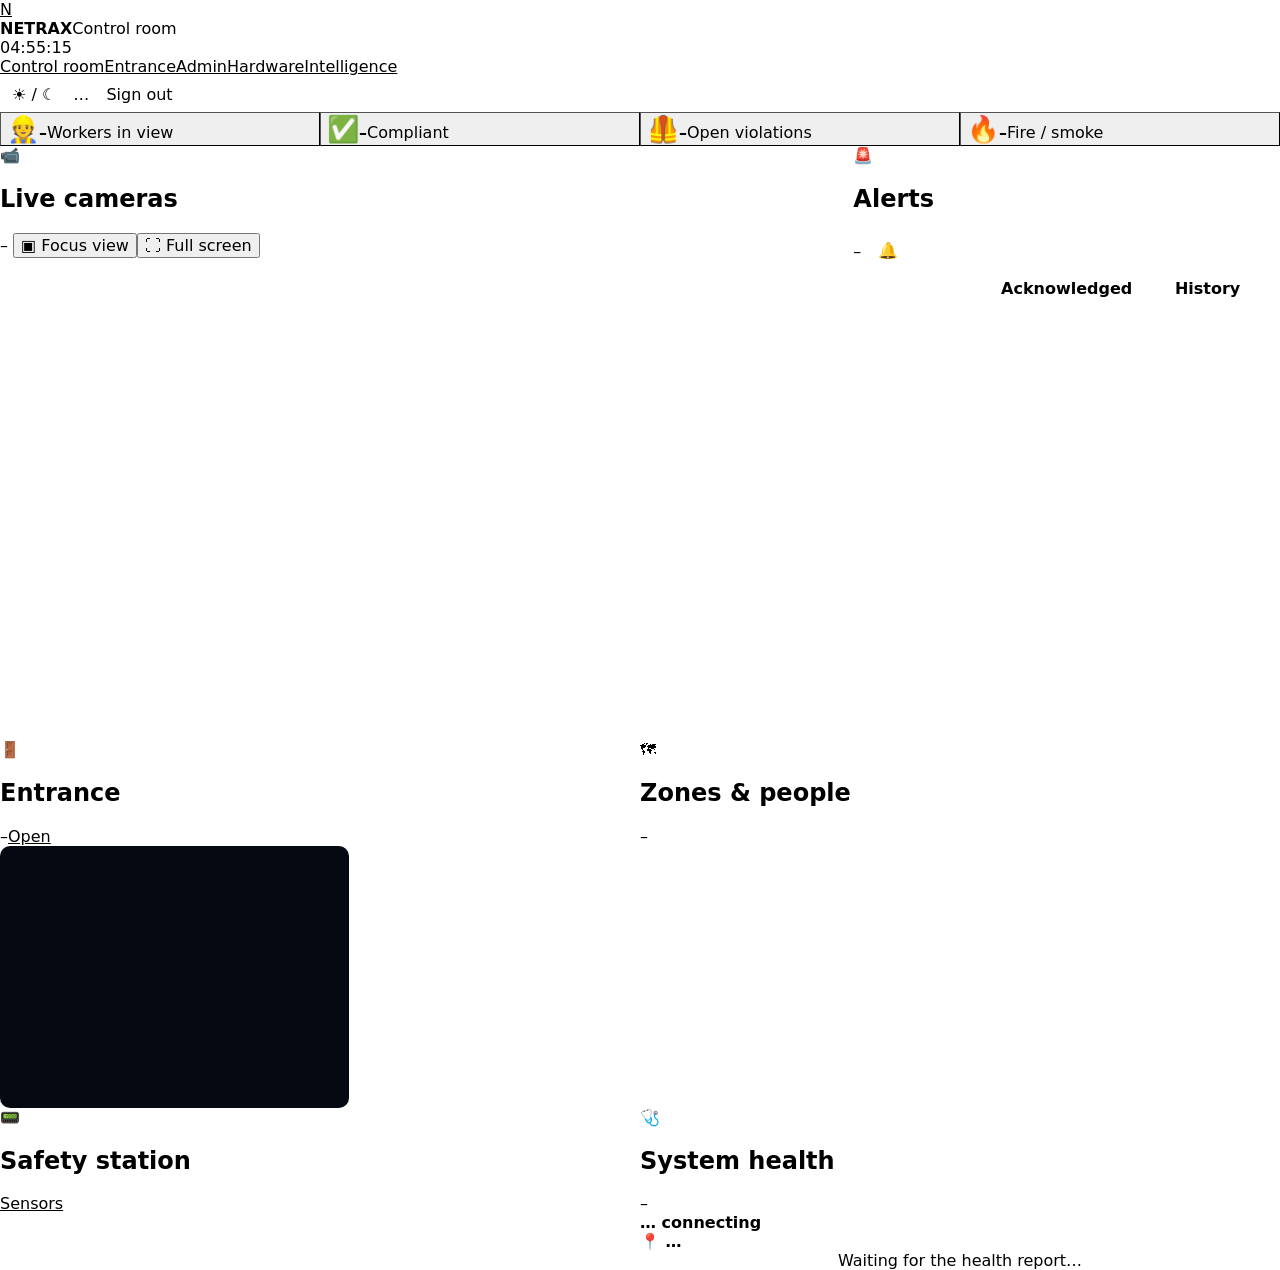
==== commit 9dd0ade9: "Axis P1447-LE CCTV over RTSP (secrets-based login, Wi-Fi relay), icon-only camera overlay, realistic" ====
--- a/dashboard/index.html
+++ b/dashboard/index.html
@@ -5,7 +5,7 @@
 <meta name="viewport" content="width=device-width, initial-scale=1">
 <title>NETRAX Control Room</title>
 <script>try { var t = new URLSearchParams(location.search).get("theme") || localStorage.getItem("netrax-cr-theme"); if (t) document.documentElement.dataset.theme = t; } catch (e) {}</script>
-<link rel="stylesheet" href="/static/nx.css?v=12nov1">
+<link rel="stylesheet" href="/static/nx.css?v=13nov3">
 <style>
 /* 12 Nov polish (team prompt pack, Prompt 2): calm control room readable from 2 m. Shared look = nx.css;
    only the page layout lives here. Top: 4 KPI tiles. Left 2/3: cameras. Right 1/3: ONE alerts list (fire on top)
@@ -237,9 +237,9 @@
 <div class="modal" id="modal" role="dialog" aria-labelledby="mTitle"><div class="box2" id="mBox"></div></div>
 <div class="toasts" id="toasts" aria-live="polite"></div>
 
-<script src="/static/ppe_icons.js?v=12nov1"></script>
+<script src="/static/ppe_icons.js?v=13nov2"></script>
 <script src="/static/people.js?v=12nov1"></script>
-<script src="/static/alerts.js?v=12nov1"></script>
+<script src="/static/alerts.js?v=13nov3"></script>
 <script src="/static/video.js?v=12nov1"></script>
 <script src="/static/zentrix.js?v=12nov1"></script>
 <script>
@@ -357,7 +357,8 @@
 }
 function renderEmergency(){
   const fires = [...EVENTS.values()].filter(fireActive);
-  const l3 = fires.find(e => (e.fire_level||0) >= 3 && e.status !== "acknowledged" && e.status !== "verifying" && !EVAC_MIN.has(e.event_id));
+  // 13 Nov: the shared full-screen fire pop-up (alerts.js, every level, every page) replaces this Level-3-only overlay
+  const l3 = window.NetraxAlerts ? null : fires.find(e => (e.fire_level||0) >= 3 && e.status !== "acknowledged" && e.status !== "verifying" && !EVAC_MIN.has(e.event_id));
   if (l3){
     const [t1, t2] = fireText(l3);
     $("evacTitle").textContent = "⛔ " + t1; $("evacSub").textContent = t2;
